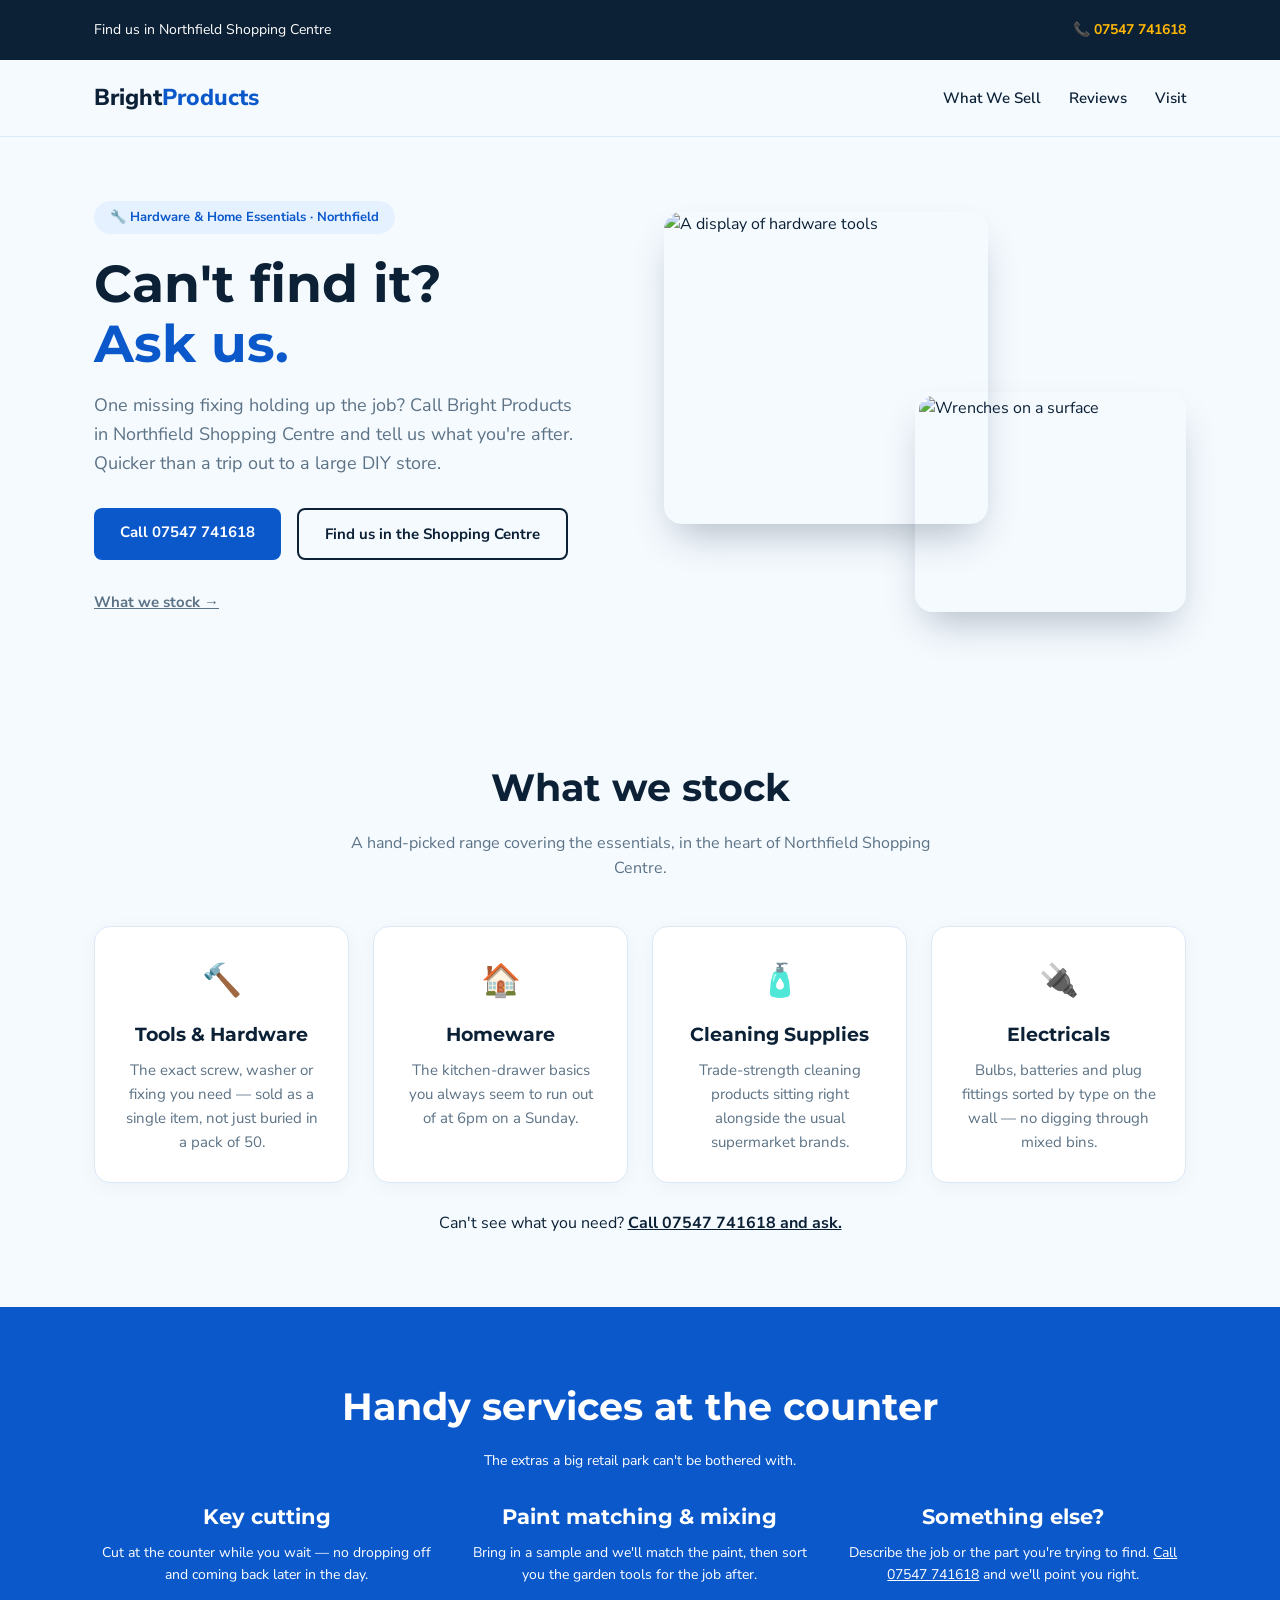
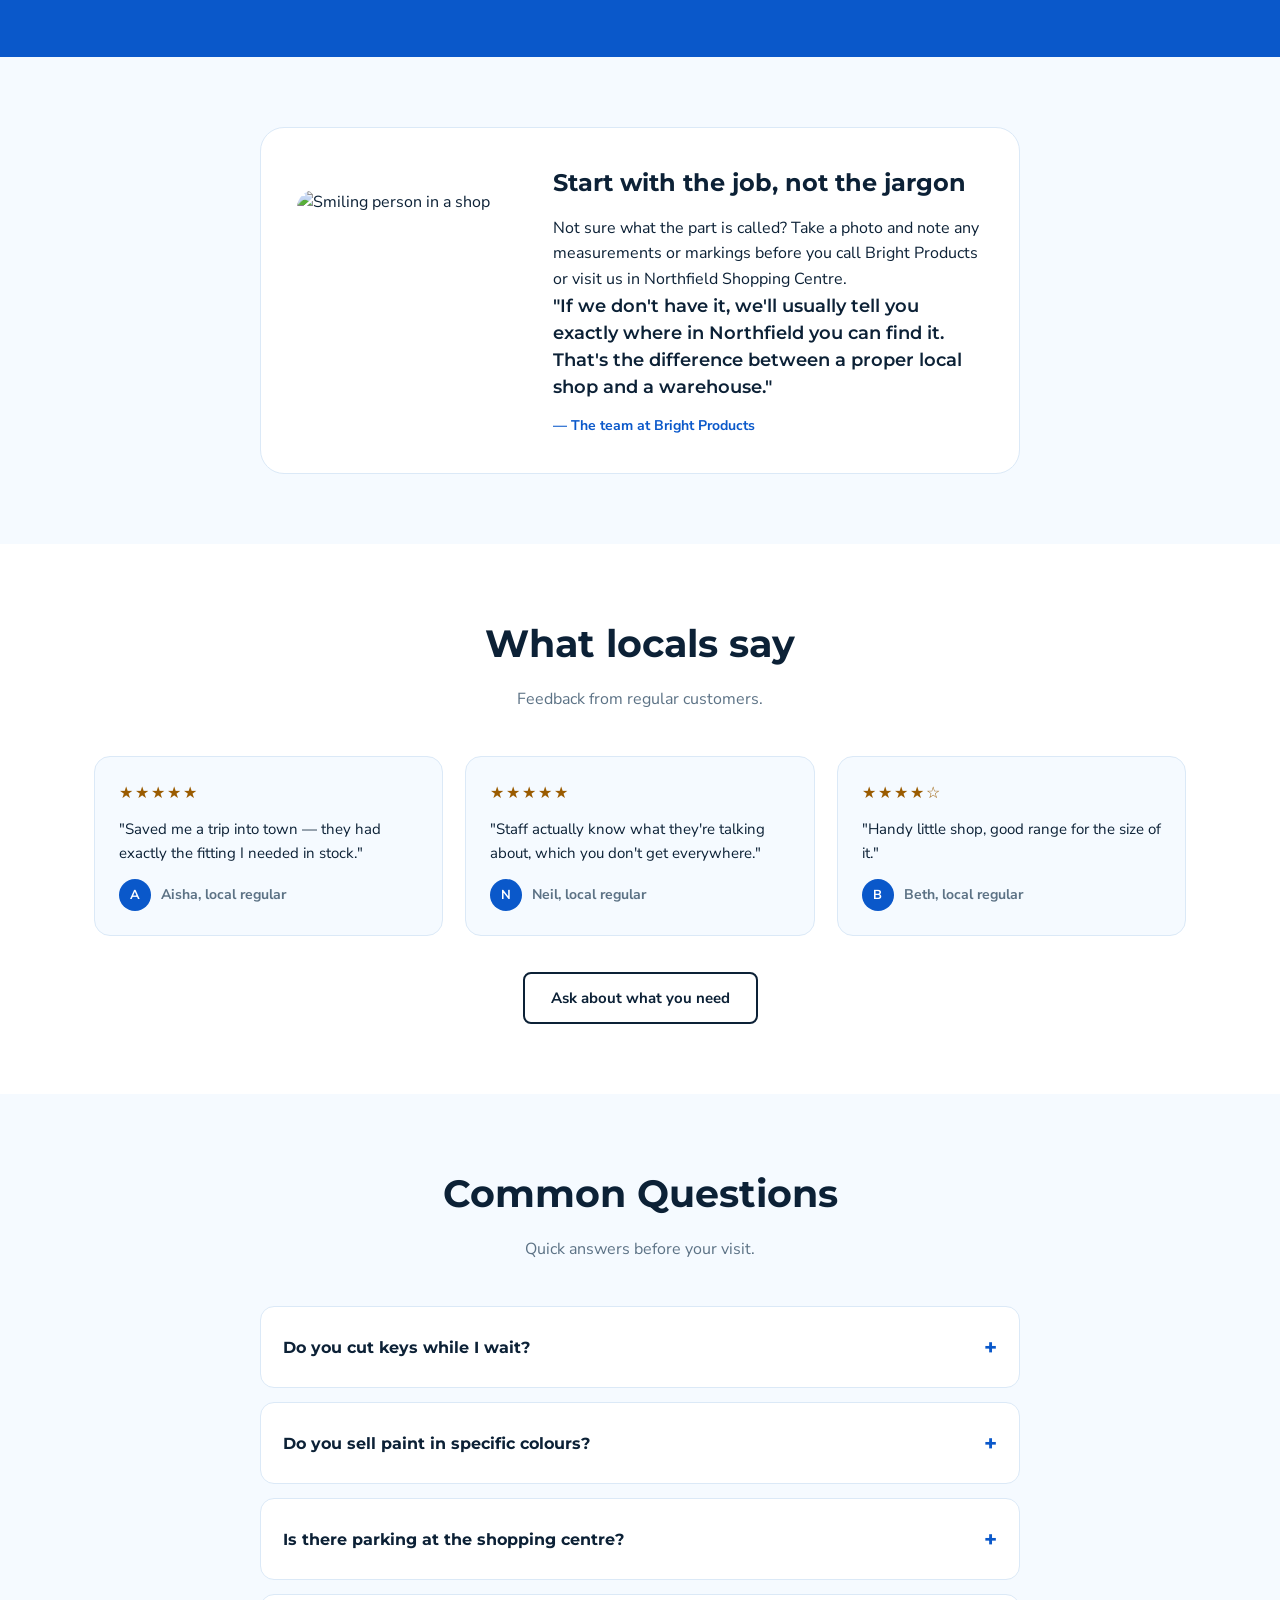
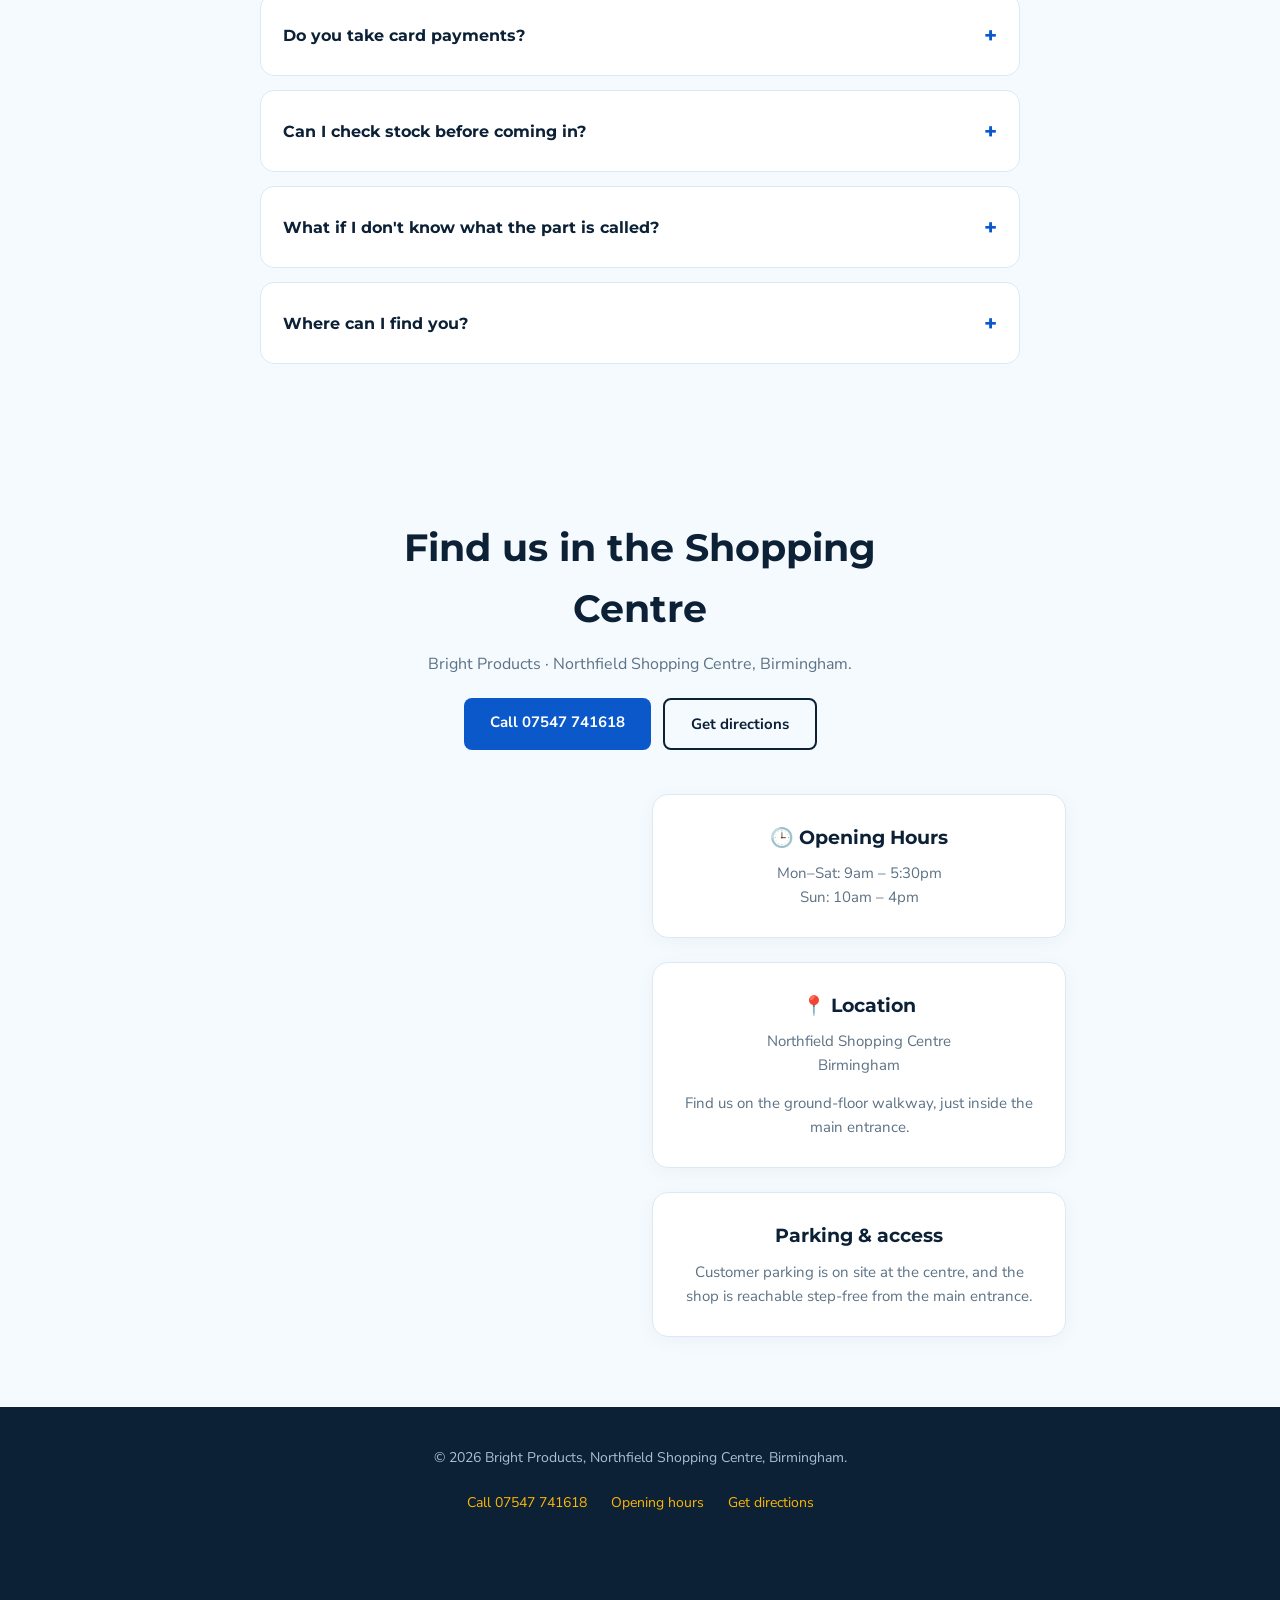
==== index.html @ ec722c9b "Merge task D" ====
<!DOCTYPE html>
<html lang="en-GB">
<head>
<meta charset="UTF-8" />
<meta name="viewport" content="width=device-width, initial-scale=1" />
<title>Bright Products | Hardware Shop, Northfield, Birmingham</title>
<meta name="description" content="Bright Products is a hardware and home essentials shop in Northfield Shopping Centre, Northfield, Birmingham. Call 07547 741618 to ask for a part." />
<link rel="canonical" href="https://desolatemartial553.github.io/bright-products/" />
<meta name="theme-color" content="#0d6efd" />
<link rel="icon" type="image/svg+xml" href="data:image/svg+xml,%3Csvg xmlns='http://www.w3.org/2000/svg' viewBox='0 0 64 64'%3E%3Crect width='64' height='64' rx='14' fill='%230d6efd'/%3E%3Ctext x='32' y='45' font-family='Arial,sans-serif' font-size='38' font-weight='700' text-anchor='middle' fill='white'%3EB%3C/text%3E%3C/svg%3E" />
<meta property="og:type" content="website" />
<meta property="og:title" content="Bright Products | Hardware Shop, Northfield, Birmingham" />
<meta property="og:description" content="Bright Products is a hardware and home essentials shop in Northfield Shopping Centre, Northfield, Birmingham. Call 07547 741618 to ask for a part." />
<meta property="og:url" content="https://desolatemartial553.github.io/bright-products/" />
<meta property="og:image" content="https://images.pexels.com/photos/38575493/pexels-photo-38575493.jpeg?auto=compress&cs=tinysrgb&w=1200" />
<meta property="og:locale" content="en_GB" />
<meta property="og:site_name" content="Bright Products" />
<meta name="twitter:card" content="summary_large_image" />
<meta name="twitter:title" content="Bright Products | Hardware Shop, Northfield, Birmingham" />
<meta name="twitter:description" content="Bright Products is a hardware and home essentials shop in Northfield Shopping Centre, Northfield, Birmingham. Call 07547 741618 to ask for a part." />
<meta name="twitter:image" content="https://images.pexels.com/photos/38575493/pexels-photo-38575493.jpeg?auto=compress&cs=tinysrgb&w=1200" />
<script type="application/ld+json">
{
  "@context": "https://schema.org",
  "@type": "HardwareStore",
  "name": "Bright Products",
  "url": "https://desolatemartial553.github.io/bright-products/",
  "image": "https://images.pexels.com/photos/38575493/pexels-photo-38575493.jpeg?auto=compress&cs=tinysrgb&w=1200",
  "telephone": "+447547741618",
  "description": "Hardware and home essentials shop in Northfield Shopping Centre, Birmingham.",
  "address": {
    "@type": "PostalAddress",
    "streetAddress": "Northfield Shopping Centre",
    "addressLocality": "Northfield, Birmingham",
    "addressRegion": "West Midlands",
    "addressCountry": "GB"
  },
  "areaServed": {
    "@type": "City",
    "name": "Birmingham"
  }
}
</script>
<link rel="preconnect" href="https://fonts.googleapis.com" />
<link rel="preconnect" href="https://fonts.gstatic.com" crossorigin />
<link href="https://fonts.googleapis.com/css2?family=Montserrat:wght@600;700;800&family=Nunito+Sans:wght@400;600;700&display=swap" rel="stylesheet" />
<style>
  :root{
    --bg:#f5faff; --ink:#0c2136; --muted:#5c7285;
    --accent:#0a58ca; --accent2:#ffb703; --star:#9a5b00; --focus-dark:#ffffff; --header-h:76px; --card:#ffffff; --line:#dbe9f7;
  }
  *{box-sizing:border-box; margin:0; padding:0;}
  body{font-family:'Nunito Sans',sans-serif; background:var(--bg); color:var(--ink); line-height:1.6;}
  h1,h2,h3{font-family:'Montserrat',sans-serif;}
  .wrap{max-width:1140px; margin:0 auto; padding:0 24px;}
  a{color:inherit;}
  img{display:block; max-width:100%;}
  .js .reveal{opacity:0; transform:translateY(28px); transition:opacity .7s ease, transform .7s ease;}
  .js .reveal.in{opacity:1; transform:none;}
  .skip{position:absolute; left:12px; top:-100px; z-index:100; background:var(--ink); color:#fff; padding:12px 20px; border-radius:8px; font-weight:700; text-decoration:none;}
  .skip:focus{top:12px;}
  .sr-only{position:absolute; width:1px; height:1px; overflow:hidden; clip:rect(0 0 0 0); clip-path:inset(50%); white-space:nowrap;}
  :focus-visible{outline:3px solid var(--accent); outline-offset:3px; border-radius:4px;}
  .topbar :focus-visible,footer :focus-visible,.sticky-cta :focus-visible,.strip :focus-visible{outline-color:var(--focus-dark);}
  main:focus,[tabindex="-1"]:focus{outline:none;}
  section[id],#top,main{scroll-margin-top:var(--header-h);}
  .topbar{background:var(--ink); color:#fff; font-size:14px;}
  .topbar__inner{display:flex; justify-content:space-between; align-items:center; padding:8px 24px; flex-wrap:wrap; gap:8px;}
  .topbar a{color:var(--accent2); font-weight:700; text-decoration:none; display:inline-flex; align-items:center; min-height:44px;}
  header{position:sticky; top:0; background:rgba(245,250,255,.95); backdrop-filter:blur(6px); border-bottom:1px solid var(--line); z-index:30; transition:box-shadow .3s;}
  header.scrolled{box-shadow:0 8px 24px rgba(12,33,54,.1);}
  .header__inner{display:flex; align-items:center; justify-content:space-between; padding:16px 24px; position:relative;}
  .brand{font-size:23px; font-weight:800; text-decoration:none; display:inline-flex; align-items:center; min-height:44px;}
  .brand span{color:var(--accent);}
  nav ul{list-style:none; display:flex; gap:28px;}
  nav a{text-decoration:none; font-weight:600; font-size:15px; display:inline-flex; align-items:center; min-height:44px;}
  .burger{display:none; flex-direction:column; justify-content:center; align-items:center; gap:4px; background:none; border:0; cursor:pointer; width:44px; height:44px; padding:0;}
  .burger span{width:24px; height:2px; background:var(--ink);}
  .mobile-menu{display:none; visibility:hidden; position:absolute; top:100%; left:0; right:0; background:var(--card); border-bottom:1px solid var(--line); flex-direction:column; padding:12px 24px;}
  .mobile-menu.open{display:flex; visibility:visible;}
  .mobile-menu a{padding:12px 0; min-height:44px; text-decoration:none; font-weight:600; border-bottom:1px solid var(--line);}
  .btn{display:inline-block; min-height:44px; padding:12px 26px; border-radius:8px; font-weight:700; text-decoration:none; font-size:15px; border:none; cursor:pointer; transition:transform .2s, background .2s;}
  .btn:hover{transform:translateY(-2px);}
  .btn--accent{background:var(--accent); color:#fff;}
  .btn--accent:hover{background:#084298;}
  .btn--outline{border:2px solid var(--ink); color:var(--ink);}
  .hero{padding:64px 0; overflow:hidden;}
  .hero__grid{display:grid; grid-template-columns:1fr 1fr; gap:48px; align-items:center;}
  .hero__tag{display:inline-block; background:#e6f1ff; color:var(--accent); font-weight:700; font-size:13px; padding:6px 16px; border-radius:999px; margin-bottom:20px;}
  .hero h1{font-size:clamp(32px,4.4vw,52px); line-height:1.15; margin-bottom:18px;}
  .hero h1 span{color:var(--accent);}
  .hero p{color:var(--muted); font-size:18px; margin-bottom:30px; max-width:480px;}
  .hero__actions{display:flex; gap:16px; flex-wrap:wrap;}
  .hero__collage{position:relative; height:400px;}
  .hero__collage img{position:absolute; border-radius:18px; object-fit:cover; box-shadow:0 20px 40px -12px rgba(12,33,54,.3);}
  .hero__collage img:nth-child(1){width:62%; height:78%; top:0; left:0; z-index:2;}
  .hero__collage img:nth-child(2){width:52%; height:55%; bottom:0; right:0; z-index:1; border:4px solid var(--bg);}
  section{padding:70px 0;}
  .section__head{text-align:center; max-width:600px; margin:0 auto 44px;}
  .section__head h2{font-size:clamp(26px,4vw,38px); margin-bottom:12px;}
  .section__head p{color:var(--muted);}
  .grid{display:grid; grid-template-columns:repeat(auto-fit,minmax(220px,1fr)); gap:24px;}
  .card{background:var(--card); border:1px solid var(--line); border-radius:16px; padding:28px; text-align:center; box-shadow:0 4px 20px rgba(12,33,54,.04); transition:transform .25s, box-shadow .25s;}
  .card:hover{transform:translateY(-6px); box-shadow:0 20px 40px -16px rgba(12,33,54,.15);}
  .card .icon{font-size:32px; margin-bottom:14px;}
  .card h3{font-size:19px; margin-bottom:8px;}
  .card p{color:var(--muted); font-size:15px;}
  .strip{background:var(--accent);}
  .strip .grid{grid-template-columns:repeat(auto-fit,minmax(160px,1fr)); text-align:center;}
  .strip h3{font-size:30px; color:#fff; font-family:'Montserrat',sans-serif;}
  .strip p{color:#dbeaff; font-size:14px;}
  .owner{display:grid; grid-template-columns:220px 1fr; gap:36px; align-items:center; background:var(--card); border:1px solid var(--line); border-radius:24px; padding:36px; max-width:760px; margin:0 auto;}
  .owner img{border-radius:18px; aspect-ratio:1; object-fit:cover; width:100%;}
  .owner blockquote{font-family:'Montserrat',sans-serif; font-size:18px; line-height:1.5; margin-bottom:14px; font-weight:600;}
  .owner .who{color:var(--accent); font-weight:700; font-size:14px;}
  .reviews{background:#fff;}
  .review-grid{display:grid; grid-template-columns:repeat(auto-fit,minmax(240px,1fr)); gap:22px;}
  .review{background:var(--bg); border:1px solid var(--line); border-radius:16px; padding:24px; transition:transform .25s;}
  .review:hover{transform:translateY(-4px);}
  .stars{color:var(--star); letter-spacing:2px; margin-bottom:10px;}
  .review p{font-size:15px; margin-bottom:14px;}
  .review .who{display:flex; align-items:center; gap:10px; font-weight:700; font-size:14px; color:var(--muted);}
  .avatar{width:32px; height:32px; border-radius:50%; background:var(--accent); color:#fff; display:flex; align-items:center; justify-content:center; font-size:13px; font-weight:700;}
  .faq{max-width:760px; margin:0 auto;}
  .faq details{background:var(--card); border:1px solid var(--line); border-radius:14px; padding:18px 22px; margin-bottom:14px;}
  .faq summary{cursor:pointer; font-weight:700; font-family:'Montserrat',sans-serif; list-style:none; display:flex; align-items:center; justify-content:space-between; gap:12px; min-height:44px;}
  .faq summary::-webkit-details-marker{display:none;}
  .faq summary::after{content:"+"; font-size:22px; color:var(--accent);}
  .faq details[open] summary::after{content:"–";}
  .faq p{margin-top:12px; color:var(--muted); font-size:15px;}
  .map-contact{display:grid; grid-template-columns:1fr 1fr; gap:24px; max-width:900px; margin:0 auto;}
  .map-contact iframe{width:100%; height:100%; min-height:260px; border:0; border-radius:16px;}
  footer{background:var(--ink); color:#a9c0d4; padding:40px 24px 90px; text-align:center; font-size:14px;}
  footer a{color:var(--accent2); text-decoration:none; display:inline-flex; align-items:center; min-height:44px;}
  .sticky-cta{position:fixed; bottom:0; left:0; right:0; background:var(--ink); padding:12px 20px; display:none; justify-content:center; gap:12px; z-index:40; box-shadow:0 -8px 24px rgba(0,0,0,.2);}
  .sticky-cta a{flex:1; text-align:center; max-width:280px; min-height:44px;}
  .sticky-cta .btn--outline{border-color:#fff; color:#fff;}
  @media(max-width:820px){
    nav{display:none;} .burger{display:flex;}
    .hero__grid{grid-template-columns:1fr;}
    .hero__collage{height:280px;}
    .owner{grid-template-columns:1fr; text-align:center; padding:24px 20px; gap:24px;}
    .owner img{max-width:180px; margin:0 auto;}
    .map-contact{grid-template-columns:1fr;}
    .sticky-cta{display:flex;}
    footer{padding-bottom:100px;}
  }
  .hero .hero__browse{margin:20px 0 0; font-size:15px;}
  .hero__browse a{display:inline-block; padding:10px 0;}
  .hero__browse a,.stock-enquiry a{font-weight:700;}
  .stock-enquiry{text-align:center; margin-top:28px;}
  .services-strip .section__head{margin-bottom:28px;}
  .services-strip h2,.services-strip a{color:#fff;}
  .services-strip h3{font-size:21px; margin-bottom:8px;}
  .services-strip p{color:#fff;}
  .services-strip .grid{gap:28px;}
  .owner figcaption{font-size:13px; color:var(--muted); margin-top:10px;}
  .owner h2{font-size:24px; margin-bottom:14px;}
  .visit-actions{display:flex; justify-content:center; flex-wrap:wrap; gap:12px; margin-top:20px;}
  .visit-note{margin-top:14px;}
  .footer-links{display:flex; justify-content:center; flex-wrap:wrap; gap:0 24px; margin-top:12px;}
  @media(min-width:821px){ .mobile-menu,.mobile-menu.open{display:none;} }
  @media (prefers-reduced-motion:reduce){
    *,*::before,*::after{transition:none !important; animation:none !important; scroll-behavior:auto !important;}
    .js .reveal{opacity:1; transform:none;}
    .btn:hover,.card:hover,.review:hover{transform:none;}
  }
  @media(max-width:820px){
    .hero{padding:32px 0;}
    .hero__collage img:nth-child(2){border-width:3px;}
    .hero__grid{gap:32px;}
    .hero__actions{gap:12px;}
    .hero__actions .btn{width:100%; text-align:center;}
    .sticky-cta a{padding:12px 8px; font-size:13px;}
    .sticky-cta a:first-child{flex:1.6;}
  }
</style>
</head>
<body>
<script>document.documentElement.classList.add('js');</script>
<a class="skip" href="#main">Skip to content</a>

<div class="topbar">
  <div class="wrap topbar__inner">
    <p>Find us in Northfield Shopping Centre</p>
    <a href="tel:+447547741618">📞 07547 741618</a>
  </div>
</div>

<header id="siteHeader">
  <div class="wrap header__inner">
    <a class="brand" href="#top">Bright <span>Products</span></a>
    <nav aria-label="Primary">
      <ul>
        <li><a href="#shop">What We Sell</a></li>
        <li><a href="#reviews">Reviews</a></li>
        <li><a href="#contact">Visit</a></li>
      </ul>
    </nav>
    <button class="burger" id="burgerBtn" type="button" aria-label="Menu" aria-expanded="false" aria-controls="mobileMenu"><span></span><span></span><span></span></button>
    <div class="mobile-menu" id="mobileMenu">
      <a href="#shop">What We Sell</a>
      <a href="#reviews">Reviews</a>
      <a href="#contact">Visit</a>
    </div>
  </div>
</header>

<main id="main" tabindex="-1">
<section class="hero" id="top">
  <div class="wrap hero__grid">
    <div>
      <span class="hero__tag">🔧 Hardware &amp; Home Essentials · Northfield</span>
      <h1>Can't find it?<br><span>Ask us.</span></h1>
      <p>One missing fixing holding up the job? Call Bright Products in Northfield Shopping Centre and tell us what you're after. Quicker than a trip out to a large DIY store.</p>
      <div class="hero__actions">
        <a href="tel:+447547741618" class="btn btn--accent">Call 07547 741618</a>
        <a href="#contact" class="btn btn--outline">Find us in the Shopping Centre</a>
      </div>
      <p class="hero__browse"><a href="#shop">What we stock →</a></p>
    </div>
    <div class="hero__collage">
      <img src="https://images.pexels.com/photos/38575493/pexels-photo-38575493.jpeg?auto=compress&cs=tinysrgb&w=800" alt="A display of hardware tools" loading="lazy" />
      <img src="https://images.pexels.com/photos/5414384/pexels-photo-5414384.jpeg?auto=compress&cs=tinysrgb&w=800" alt="Wrenches on a surface" loading="lazy" />
    </div>
  </div>
</section>

<section id="shop">
  <div class="wrap">
    <div class="section__head reveal">
      <h2>What we stock</h2>
      <p>A hand-picked range covering the essentials, in the heart of Northfield Shopping Centre.</p>
    </div>
    <!-- PLACEHOLDER: confirm product categories and stock with owner -->
    <div class="grid">
      <div class="card reveal"><div class="icon">🔨</div><h3>Tools &amp; Hardware</h3><p>The exact screw, washer or fixing you need — sold as a single item, not just buried in a pack of 50.</p></div>
      <div class="card reveal"><div class="icon">🏠</div><h3>Homeware</h3><p>The kitchen-drawer basics you always seem to run out of at 6pm on a Sunday.</p></div>
      <div class="card reveal"><div class="icon">🧴</div><h3>Cleaning Supplies</h3><p>Trade-strength cleaning products sitting right alongside the usual supermarket brands.</p></div>
      <div class="card reveal"><div class="icon">🔌</div><h3>Electricals</h3><p>Bulbs, batteries and plug fittings sorted by type on the wall — no digging through mixed bins.</p></div>
    </div>
    <!-- /PLACEHOLDER -->
    <p class="stock-enquiry">Can't see what you need? <a href="tel:+447547741618">Call 07547 741618 and ask.</a></p>
  </div>
</section>

<section class="strip services-strip">
  <div class="wrap">
    <div class="section__head reveal"><h2>Handy services at the counter</h2><p>The extras a big retail park can't be bothered with.</p></div>
    <div class="grid">
      <!-- PLACEHOLDER: key cutting availability and turnaround; confirm with owner -->
      <div class="reveal"><h3>Key cutting</h3><p>Cut at the counter while you wait — no dropping off and coming back later in the day.</p></div>
      <!-- /PLACEHOLDER -->
      <!-- PLACEHOLDER: paint matching and mixing availability; confirm with owner -->
      <div class="reveal"><h3>Paint matching &amp; mixing</h3><p>Bring in a sample and we'll match the paint, then sort you the garden tools for the job after.</p></div>
      <!-- /PLACEHOLDER -->
      <div class="reveal"><h3>Something else?</h3><p>Describe the job or the part you're trying to find. <a href="tel:+447547741618">Call 07547 741618</a> and we'll point you right.</p></div>
    </div>
  </div>
</section>

<section>
  <div class="wrap">
    <div class="owner reveal">
      <img src="https://images.pexels.com/photos/8422729/pexels-photo-8422729.jpeg?auto=compress&cs=tinysrgb&w=500" alt="Smiling person in a shop" loading="lazy" />
      <div>
        <h2>Start with the job, not the jargon</h2>
        <p>Not sure what the part is called? Take a photo and note any measurements or markings before you call Bright Products or visit us in Northfield Shopping Centre.</p>
        <!-- PLACEHOLDER: team quote and attribution; confirm wording with owner -->
        <blockquote>"If we don't have it, we'll usually tell you exactly where in Northfield you can find it. That's the difference between a proper local shop and a warehouse."</blockquote>
        <div class="who">— The team at Bright Products</div>
        <!-- /PLACEHOLDER -->
      </div>
    </div>
  </div>
</section>

<section id="reviews" class="reviews">
  <div class="wrap">
    <div class="section__head reveal">
      <h2>What locals say</h2>
      <p>Feedback from regular customers.</p>
    </div>
    <div class="review-grid">
      <!-- PLACEHOLDER: replace with real Google review -->
      <div class="review reveal"><div class="stars" aria-hidden="true">★★★★★</div><span class="sr-only">5 out of 5</span><p>"Saved me a trip into town — they had exactly the fitting I needed in stock."</p><div class="who"><span class="avatar">A</span> Aisha, local regular</div></div>
      <!-- /PLACEHOLDER -->
      <!-- PLACEHOLDER: replace with real Google review -->
      <div class="review reveal"><div class="stars" aria-hidden="true">★★★★★</div><span class="sr-only">5 out of 5</span><p>"Staff actually know what they're talking about, which you don't get everywhere."</p><div class="who"><span class="avatar">N</span> Neil, local regular</div></div>
      <!-- /PLACEHOLDER -->
      <!-- PLACEHOLDER: replace with real Google review -->
      <div class="review reveal"><div class="stars" aria-hidden="true">★★★★☆</div><span class="sr-only">4 out of 5</span><p>"Handy little shop, good range for the size of it."</p><div class="who"><span class="avatar">B</span> Beth, local regular</div></div>
      <!-- /PLACEHOLDER -->
    </div>
    <div style="text-align:center; margin-top:36px;">
      <a class="btn btn--outline" href="tel:+447547741618">Ask about what you need</a>
    </div>
  </div>
</section>

<section id="faq">
  <div class="wrap">
    <div class="section__head reveal">
      <h2>Common Questions</h2>
      <p>Quick answers before your visit.</p>
    </div>
    <div class="faq reveal">
      <!-- PLACEHOLDER: confirm key cutting with owner -->
      <details><summary>Do you cut keys while I wait?</summary><p>Yes, key cutting is a while-you-wait service, no appointment needed.</p></details>
      <!-- /PLACEHOLDER -->
      <!-- PLACEHOLDER: confirm paint mixing with owner -->
      <details><summary>Do you sell paint in specific colours?</summary><p>Yes, we can mix paint to a wide range of colours in-store.</p></details>
      <!-- /PLACEHOLDER -->
      <!-- PLACEHOLDER: confirm centre parking with owner -->
      <details><summary>Is there parking at the shopping centre?</summary><p>Yes, Northfield Shopping Centre has customer parking on site, and the shop is easy to reach on foot from the centre entrances.</p></details>
      <!-- /PLACEHOLDER -->
      <!-- PLACEHOLDER: confirm payment methods with owner -->
      <details><summary>Do you take card payments?</summary><p>Yes, card, contactless and cash are all accepted.</p></details>
      <!-- /PLACEHOLDER -->
      <details><summary>Can I check stock before coming in?</summary><p>Call <a href="tel:+447547741618">07547 741618</a> and tell us what you're looking for. A size, product code or a description of the job is all we need.</p></details>
      <details><summary>What if I don't know what the part is called?</summary><p>Take a clear photo and note any measurements or markings, then call or bring it in. We'll work out the rest.</p></details>
      <details><summary>Where can I find you?</summary><p>Bright Products is in Northfield Shopping Centre, Birmingham. <a href="https://www.google.com/maps/search/?api=1&amp;query=Bright+Products+Northfield+Shopping+Centre+Birmingham">Get directions</a>, or call and we'll talk you to the door.</p></details>
    </div>
  </div>
</section>

<section id="contact">
  <div class="wrap section__head reveal">
    <h2>Find us in the Shopping Centre</h2>
    <p>Bright Products · Northfield Shopping Centre, Birmingham.</p>
    <div class="visit-actions">
      <a class="btn btn--accent" href="tel:+447547741618">Call 07547 741618</a>
      <a class="btn btn--outline" href="https://www.google.com/maps/search/?api=1&amp;query=Bright+Products+Northfield+Shopping+Centre+Birmingham">Get directions</a>
    </div>
  </div>
  <div class="wrap map-contact reveal">
    <iframe src="https://maps.google.com/maps?q=Northfield+Shopping+Centre,+Birmingham&z=15&output=embed" loading="lazy" title="Map to Bright Products"></iframe>
    <div class="grid" style="grid-template-columns:1fr;">
      <div class="card"><h3>🕒 Opening Hours</h3><!-- PLACEHOLDER: real opening hours needed --><p>Mon–Sat: 9am – 5:30pm<br>Sun: 10am – 4pm</p><!-- /PLACEHOLDER --></div>
      <div class="card"><h3>📍 Location</h3><p>Northfield Shopping Centre<br>Birmingham</p><!-- PLACEHOLDER: unit number needed --><p class="visit-note">Find us on the ground-floor walkway, just inside the main entrance.</p><!-- /PLACEHOLDER --></div>
      <div class="card"><h3>Parking &amp; access</h3><!-- PLACEHOLDER: centre parking, accessible entrances and step-free shop access; confirm with owner --><p>Customer parking is on site at the centre, and the shop is reachable step-free from the main entrance.</p><!-- /PLACEHOLDER --></div>
    </div>
  </div>
</section>
</main>

<footer>
  <p>&copy; 2026 Bright Products, Northfield Shopping Centre, Birmingham.</p>
  <div class="footer-links"><a href="tel:+447547741618">Call 07547 741618</a><a href="#contact">Opening hours</a><a href="https://www.google.com/maps/search/?api=1&amp;query=Bright+Products+Northfield+Shopping+Centre+Birmingham">Get directions</a></div>
</footer>

<div class="sticky-cta">
  <a href="tel:+447547741618" class="btn btn--accent">Call 07547 741618</a>
  <a href="https://www.google.com/maps/search/?api=1&amp;query=Bright+Products+Northfield+Shopping+Centre+Birmingham" class="btn btn--outline">Directions</a>
</div>

<script>
  const burger = document.getElementById('burgerBtn');
  const menu = document.getElementById('mobileMenu');
  const header = document.getElementById('siteHeader');
  const desktopMq = window.matchMedia('(min-width: 821px)');
  const reducedMq = window.matchMedia('(prefers-reduced-motion: reduce)');

  function setMenu(open, returnFocus){
    menu.classList.toggle('open', open);
    burger.setAttribute('aria-expanded', String(open));
    if(!open && returnFocus) burger.focus();
  }
  burger.addEventListener('click', () => setMenu(!menu.classList.contains('open')));
  document.addEventListener('keydown', (e) => {
    if(e.key === 'Escape' && menu.classList.contains('open')) setMenu(false, true);
  });
  desktopMq.addEventListener('change', (e) => { if(e.matches) setMenu(false); });

  function syncHeaderH(){
    document.documentElement.style.setProperty('--header-h', header.offsetHeight + 'px');
  }
  syncHeaderH();
  window.addEventListener('resize', syncHeaderH);
  window.addEventListener('scroll', () => header.classList.toggle('scrolled', window.scrollY > 10), { passive: true });

  function smoothScrollTo(id){
    const target = document.getElementById(id);
    if(!target) return;
    const top = target.getBoundingClientRect().top + window.scrollY - header.offsetHeight;
    window.scrollTo({ top: Math.max(top, 0), behavior: reducedMq.matches ? 'auto' : 'smooth' });
    if(!target.hasAttribute('tabindex')) target.setAttribute('tabindex', '-1');
    target.focus({ preventScroll: true });
  }
  document.querySelectorAll('a[href^="#"]').forEach(link => {
    const id = link.getAttribute('href').slice(1);
    if(!document.getElementById(id)) return;
    link.addEventListener('click', (e) => {
      e.preventDefault();
      setMenu(false);
      smoothScrollTo(id);
      history.replaceState(null, '', '#' + id);
    });
  });

  const reveals = document.querySelectorAll('.reveal');
  if('IntersectionObserver' in window){
    const io = new IntersectionObserver((entries) => {
      entries.forEach(e => { if(e.isIntersecting){ e.target.classList.add('in'); io.unobserve(e.target); } });
    }, { threshold: 0.15 });
    reveals.forEach(el => io.observe(el));
  } else {
    reveals.forEach(el => el.classList.add('in'));
  }
</script>

</body>
</html>
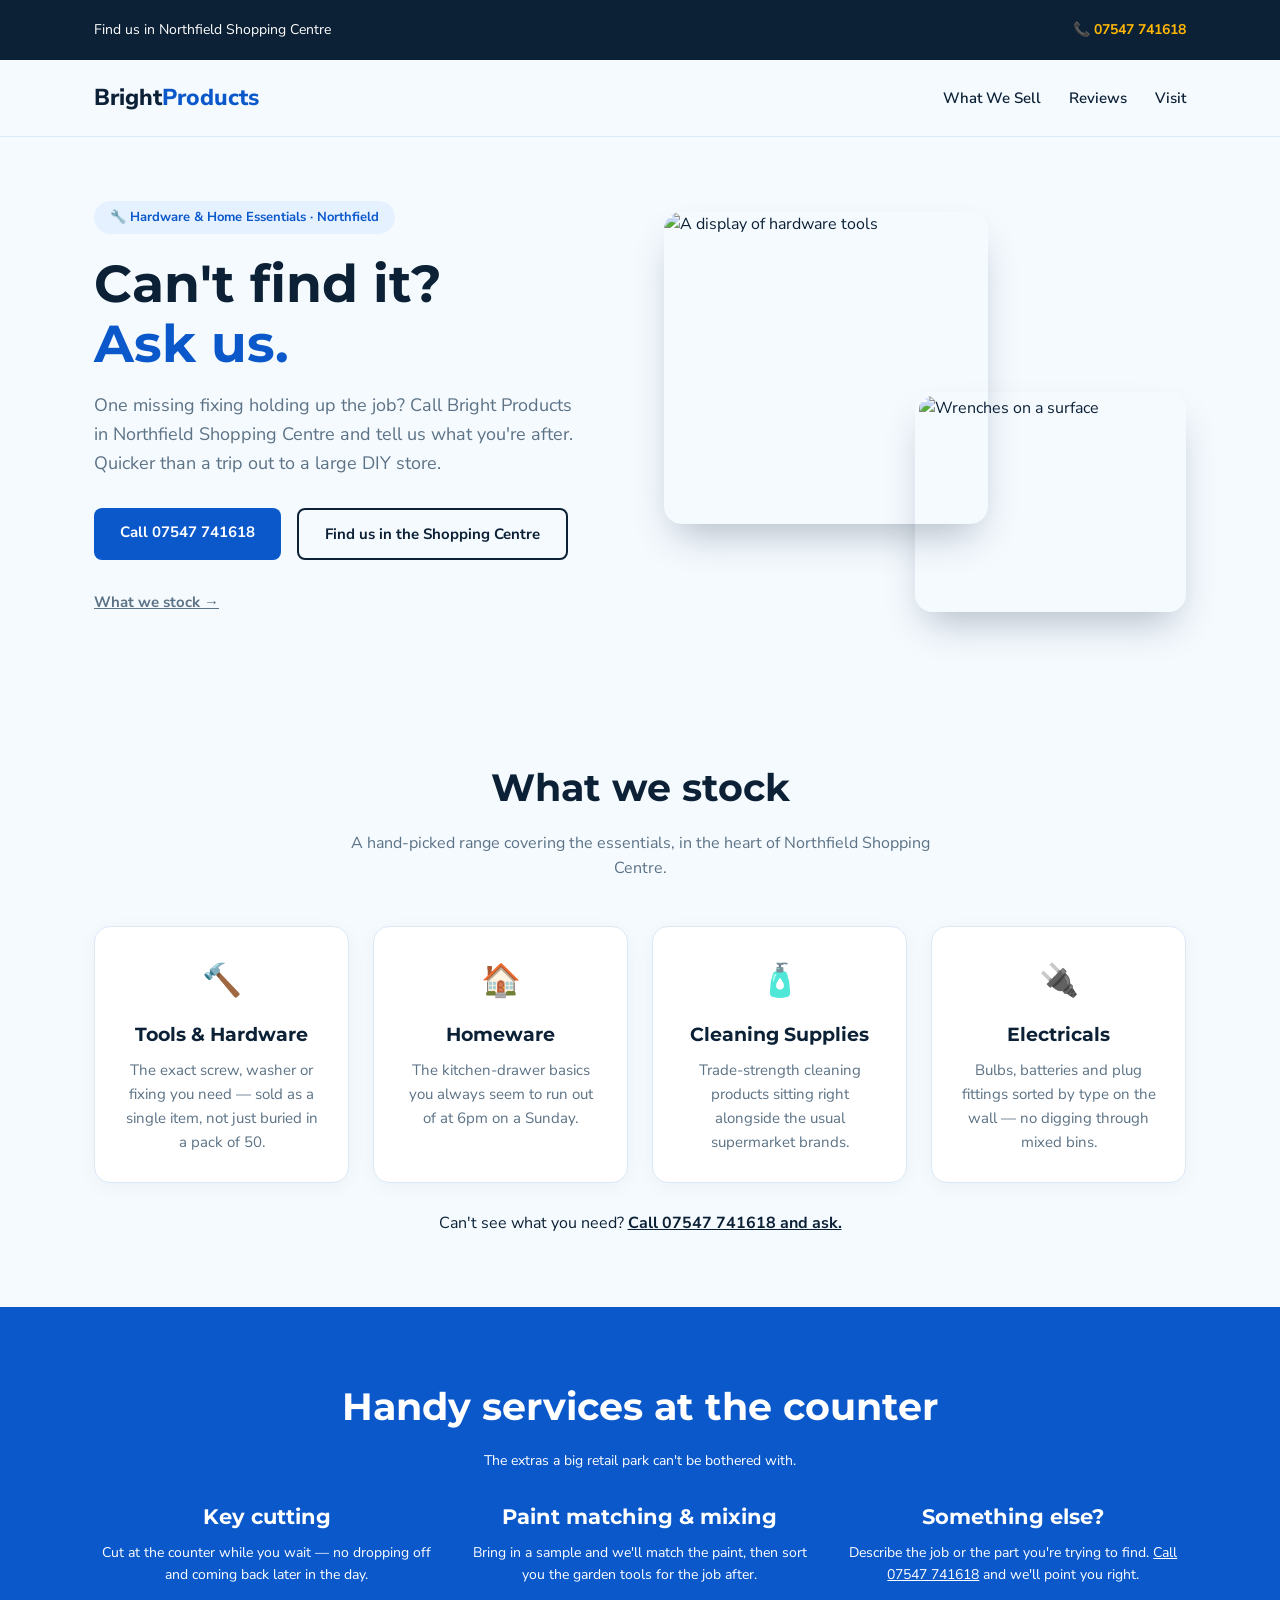
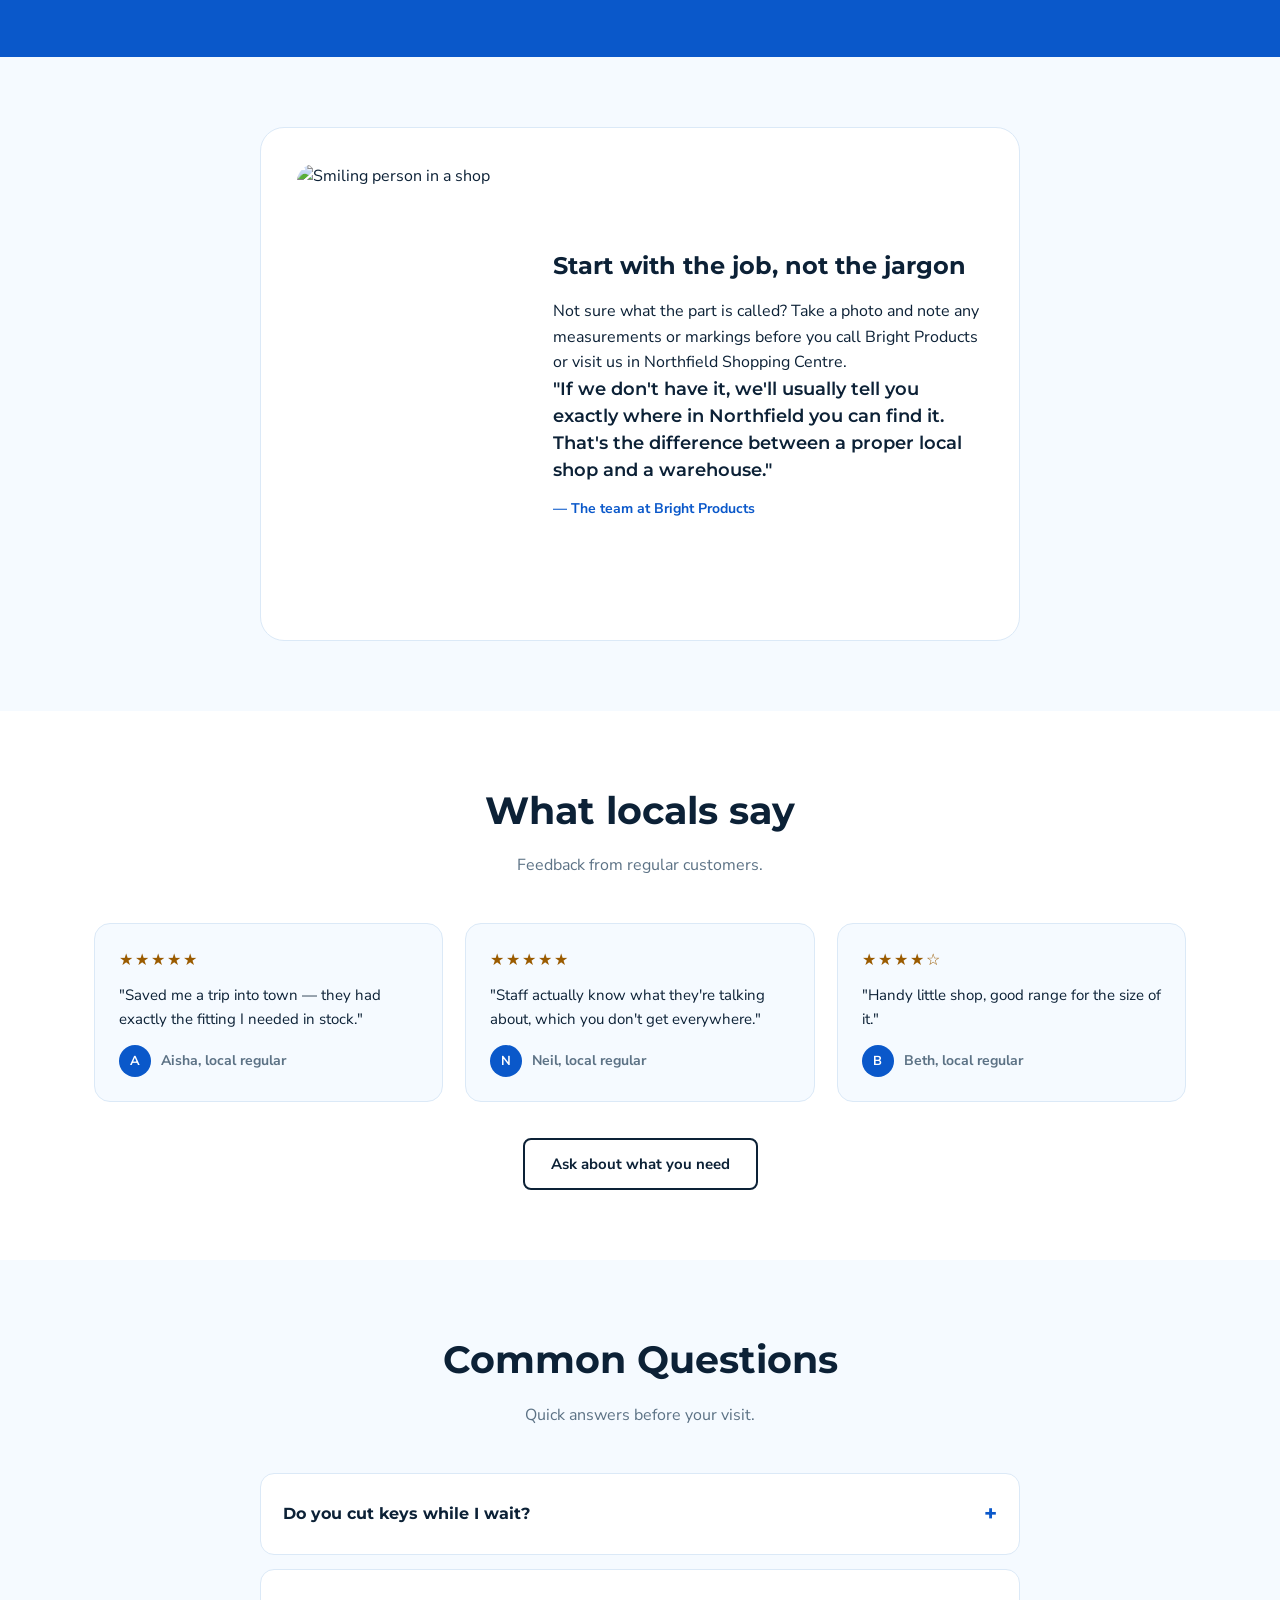
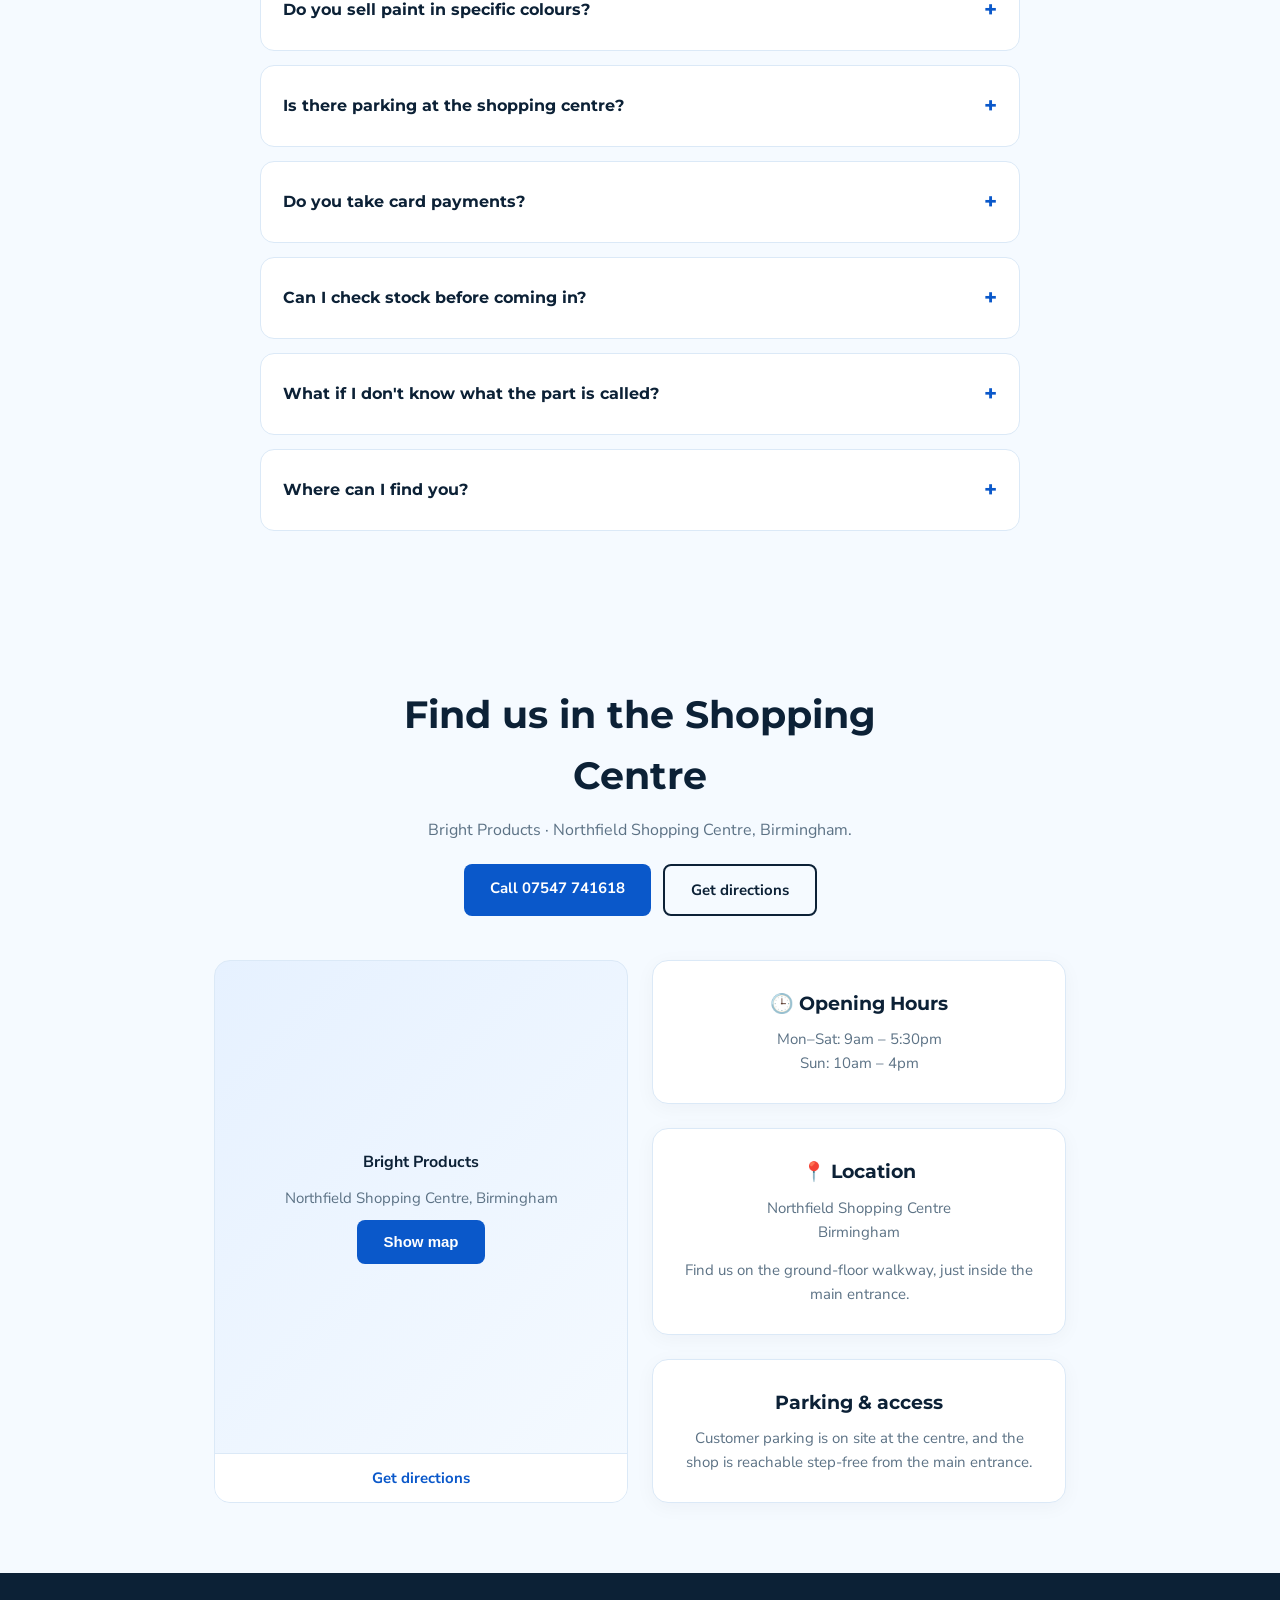
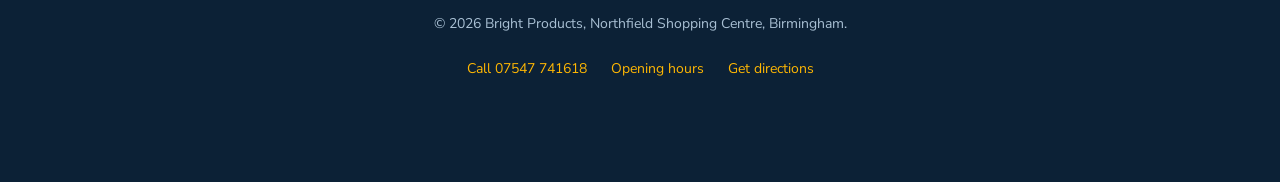
==== commit 0eabf21d: "Merge task E" ====
--- a/index.html
+++ b/index.html
@@ -41,6 +41,7 @@
   }
 }
 </script>
+<link rel="preload" as="image" href="https://images.pexels.com/photos/38575493/pexels-photo-38575493.jpeg?auto=compress&cs=tinysrgb&w=660&h=660" imagesrcset="https://images.pexels.com/photos/38575493/pexels-photo-38575493.jpeg?auto=compress&cs=tinysrgb&w=330&h=330 330w, https://images.pexels.com/photos/38575493/pexels-photo-38575493.jpeg?auto=compress&cs=tinysrgb&w=660&h=660 660w, https://images.pexels.com/photos/38575493/pexels-photo-38575493.jpeg?auto=compress&cs=tinysrgb&w=900&h=900 900w" imagesizes="(max-width:820px) 62vw, 330px" fetchpriority="high" />
 <link rel="preconnect" href="https://fonts.googleapis.com" />
 <link rel="preconnect" href="https://fonts.gstatic.com" crossorigin />
 <link href="https://fonts.googleapis.com/css2?family=Montserrat:wght@600;700;800&family=Nunito+Sans:wght@400;600;700&display=swap" rel="stylesheet" />
@@ -220,8 +221,8 @@
       <p class="hero__browse"><a href="#shop">What we stock →</a></p>
     </div>
     <div class="hero__collage">
-      <img src="https://images.pexels.com/photos/38575493/pexels-photo-38575493.jpeg?auto=compress&cs=tinysrgb&w=800" alt="A display of hardware tools" loading="lazy" />
-      <img src="https://images.pexels.com/photos/5414384/pexels-photo-5414384.jpeg?auto=compress&cs=tinysrgb&w=800" alt="Wrenches on a surface" loading="lazy" />
+      <img src="https://images.pexels.com/photos/38575493/pexels-photo-38575493.jpeg?auto=compress&cs=tinysrgb&w=660&h=660" srcset="https://images.pexels.com/photos/38575493/pexels-photo-38575493.jpeg?auto=compress&cs=tinysrgb&w=330&h=330 330w, https://images.pexels.com/photos/38575493/pexels-photo-38575493.jpeg?auto=compress&cs=tinysrgb&w=660&h=660 660w, https://images.pexels.com/photos/38575493/pexels-photo-38575493.jpeg?auto=compress&cs=tinysrgb&w=900&h=900 900w" sizes="(max-width:820px) 62vw, 330px" width="660" height="660" alt="A display of hardware tools" fetchpriority="high" decoding="async" />
+      <img src="https://images.pexels.com/photos/5414384/pexels-photo-5414384.jpeg?auto=compress&cs=tinysrgb&w=540&h=450" srcset="https://images.pexels.com/photos/5414384/pexels-photo-5414384.jpeg?auto=compress&cs=tinysrgb&w=270&h=225 270w, https://images.pexels.com/photos/5414384/pexels-photo-5414384.jpeg?auto=compress&cs=tinysrgb&w=540&h=450 540w, https://images.pexels.com/photos/5414384/pexels-photo-5414384.jpeg?auto=compress&cs=tinysrgb&w=780&h=650 780w" sizes="(max-width:820px) 52vw, 280px" width="540" height="450" alt="Wrenches on a surface" decoding="async" />
     </div>
   </div>
 </section>
@@ -262,7 +263,7 @@
 <section>
   <div class="wrap">
     <div class="owner reveal">
-      <img src="https://images.pexels.com/photos/8422729/pexels-photo-8422729.jpeg?auto=compress&cs=tinysrgb&w=500" alt="Smiling person in a shop" loading="lazy" />
+      <img src="https://images.pexels.com/photos/8422729/pexels-photo-8422729.jpeg?auto=compress&cs=tinysrgb&w=440&h=440" srcset="https://images.pexels.com/photos/8422729/pexels-photo-8422729.jpeg?auto=compress&cs=tinysrgb&w=220&h=220 220w, https://images.pexels.com/photos/8422729/pexels-photo-8422729.jpeg?auto=compress&cs=tinysrgb&w=440&h=440 440w, https://images.pexels.com/photos/8422729/pexels-photo-8422729.jpeg?auto=compress&cs=tinysrgb&w=640&h=640 640w" sizes="(max-width:820px) calc(100vw - 100px), 220px" width="440" height="440" alt="Smiling person in a shop" loading="lazy" decoding="async" />
       <div>
         <h2>Start with the job, not the jargon</h2>
         <p>Not sure what the part is called? Take a photo and note any measurements or markings before you call Bright Products or visit us in Northfield Shopping Centre.</p>
@@ -334,7 +335,14 @@
     </div>
   </div>
   <div class="wrap map-contact reveal">
-    <iframe src="https://maps.google.com/maps?q=Northfield+Shopping+Centre,+Birmingham&z=15&output=embed" loading="lazy" title="Map to Bright Products"></iframe>
+    <div class="map-facade" id="mapFacade" style="min-height:260px">
+      <div class="map-facade__panel" id="mapPanel">
+        <strong>Bright Products</strong>
+        <span>Northfield Shopping Centre, Birmingham</span>
+        <button type="button" class="btn btn--accent" id="mapShow">Show map</button>
+      </div>
+      <a class="map-facade__dir" href="https://www.google.com/maps/search/?api=1&amp;query=Bright+Products+Northfield+Shopping+Centre+Birmingham">Get directions</a>
+    </div>
     <div class="grid" style="grid-template-columns:1fr;">
       <div class="card"><h3>🕒 Opening Hours</h3><!-- PLACEHOLDER: real opening hours needed --><p>Mon–Sat: 9am – 5:30pm<br>Sun: 10am – 4pm</p><!-- /PLACEHOLDER --></div>
       <div class="card"><h3>📍 Location</h3><p>Northfield Shopping Centre<br>Birmingham</p><!-- PLACEHOLDER: unit number needed --><p class="visit-note">Find us on the ground-floor walkway, just inside the main entrance.</p><!-- /PLACEHOLDER --></div>
@@ -408,6 +416,30 @@
     reveals.forEach(el => el.classList.add('in'));
   }
 </script>
+<style>
+  .map-facade{display:flex; flex-direction:column; width:100%; height:100%; min-height:260px; border-radius:16px; overflow:hidden; border:1px solid var(--line); background:linear-gradient(135deg,#e6f1ff,#f5faff);}
+  .map-facade__panel{flex:1; display:flex; flex-direction:column; align-items:center; justify-content:center; gap:10px; padding:24px; text-align:center; color:var(--ink);}
+  .map-facade__panel span{color:var(--muted); font-size:15px;}
+  .map-facade__panel .btn:focus-visible,.map-facade__dir:focus-visible{outline:3px solid var(--ink); outline-offset:2px;}
+  .map-facade__dir{display:block; text-align:center; padding:12px; font-weight:700; font-size:15px; background:var(--card); border-top:1px solid var(--line); color:var(--accent); text-decoration:none;}
+  .map-facade iframe{flex:1; width:100%; min-height:200px; border:0; border-radius:0;}
+</style>
+<script>
+  (function(){
+    var btn = document.getElementById('mapShow');
+    var box = document.getElementById('mapFacade');
+    var panel = document.getElementById('mapPanel');
+    if(!btn || !box || !panel) return;
+    btn.addEventListener('click', function(){
+      var f = document.createElement('iframe');
+      f.src = 'https://maps.google.com/maps?q=Northfield+Shopping+Centre,+Birmingham&z=15&output=embed';
+      f.title = 'Map to Bright Products';
+      f.loading = 'lazy';
+      f.referrerPolicy = 'no-referrer-when-downgrade';
+      box.replaceChild(f, panel);
+    });
+  })();
+</script>
 
 </body>
 </html>
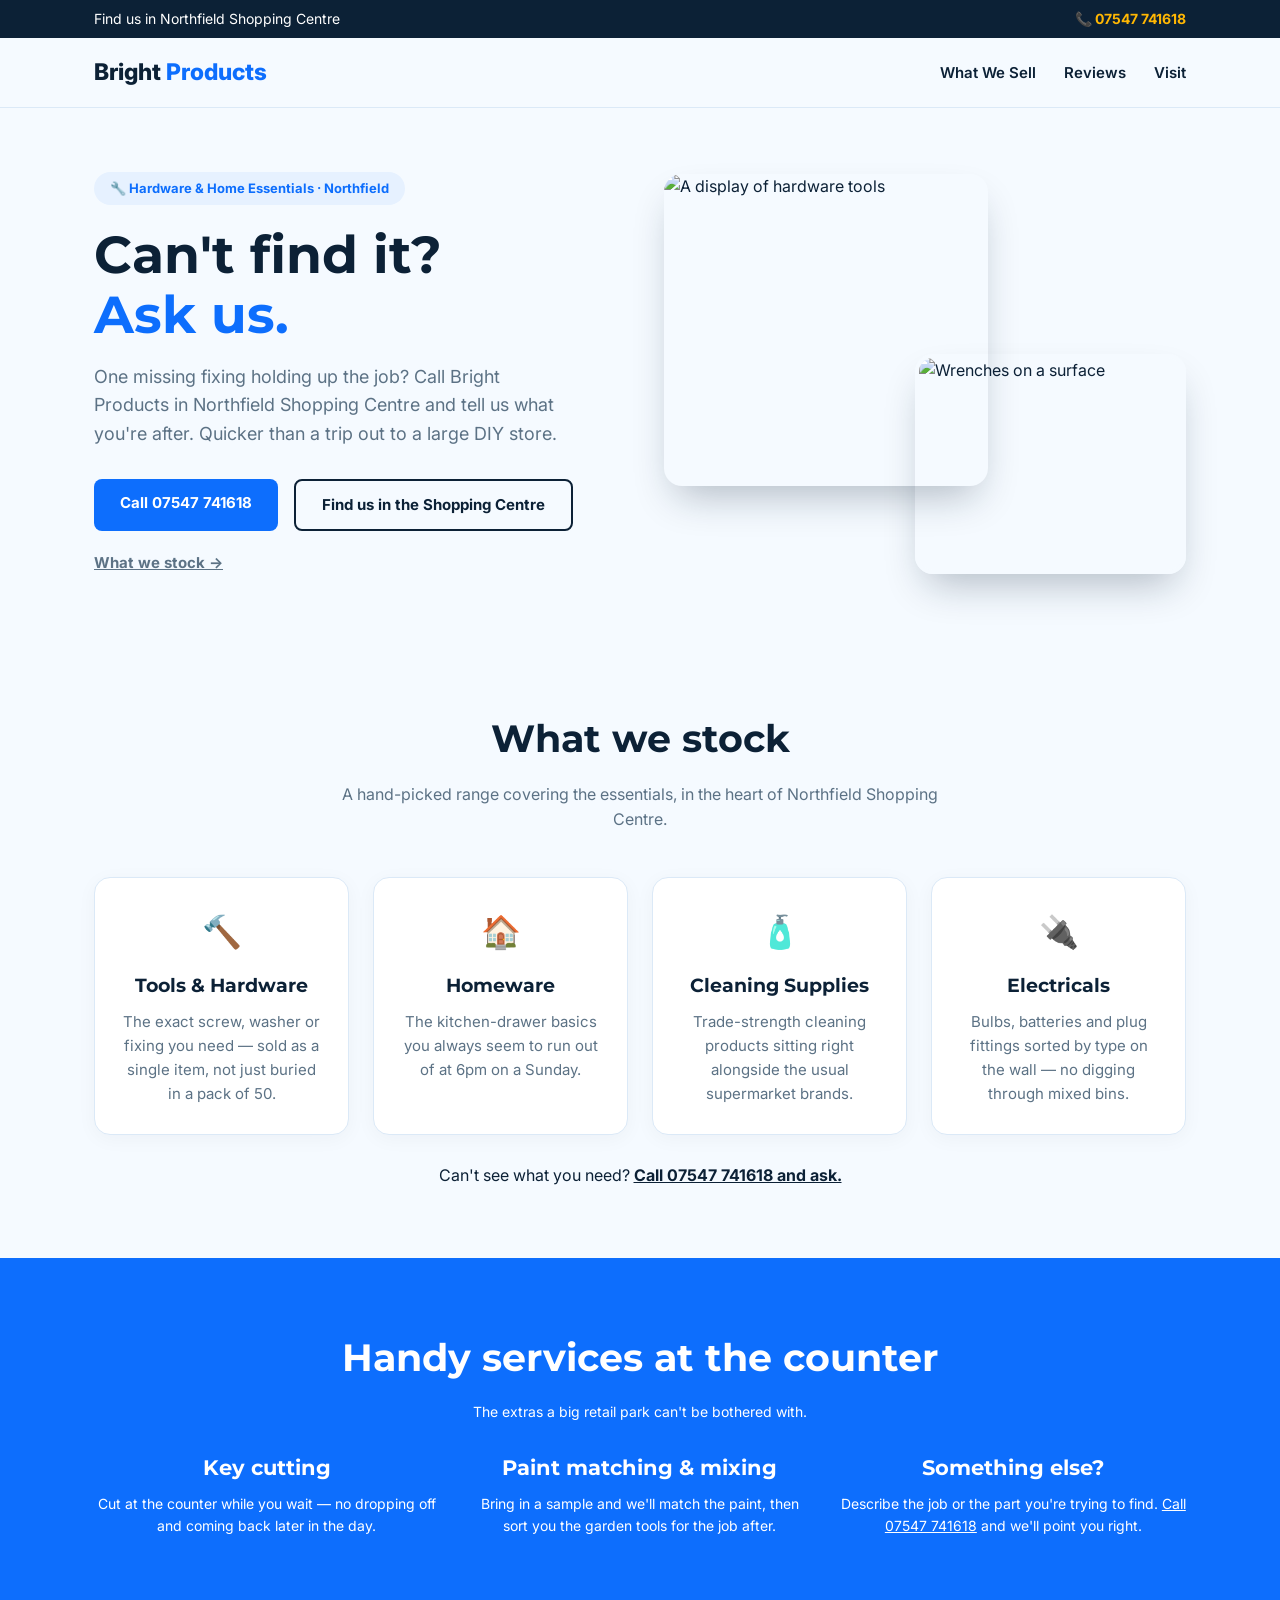
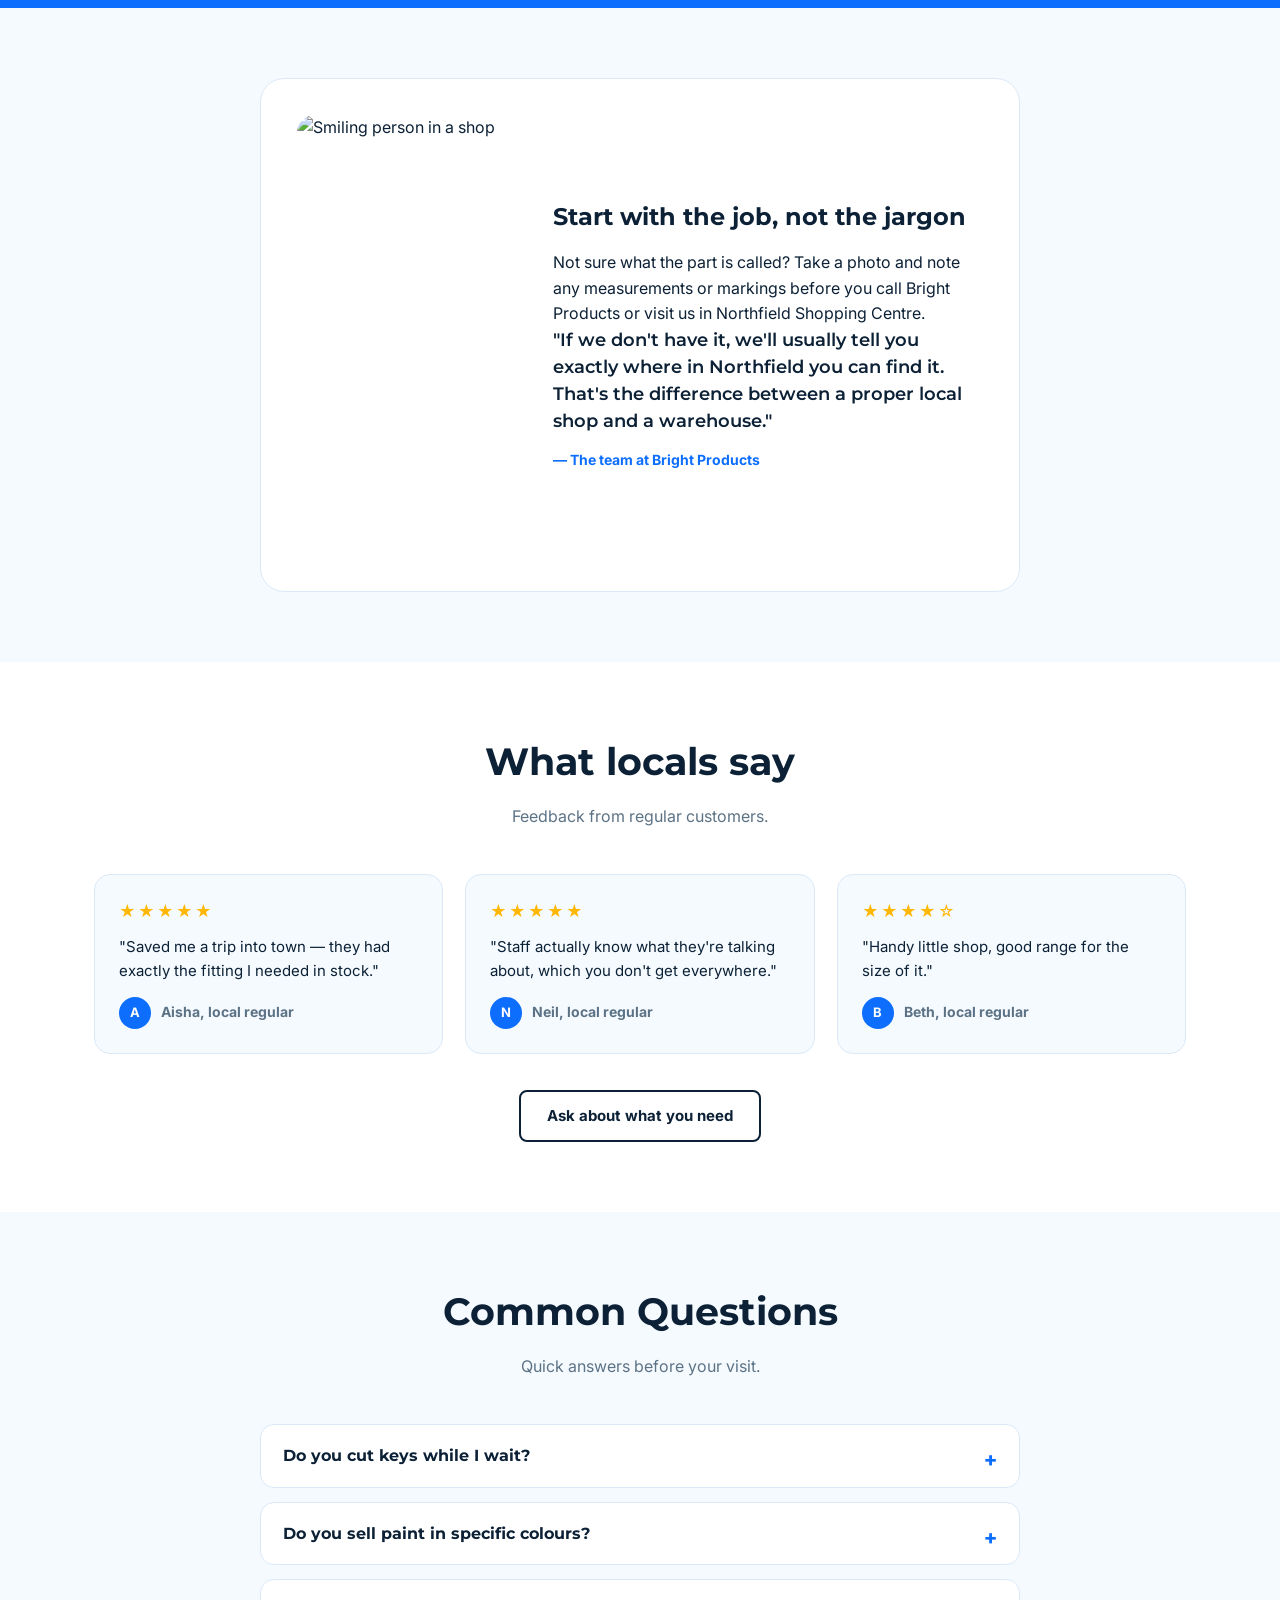
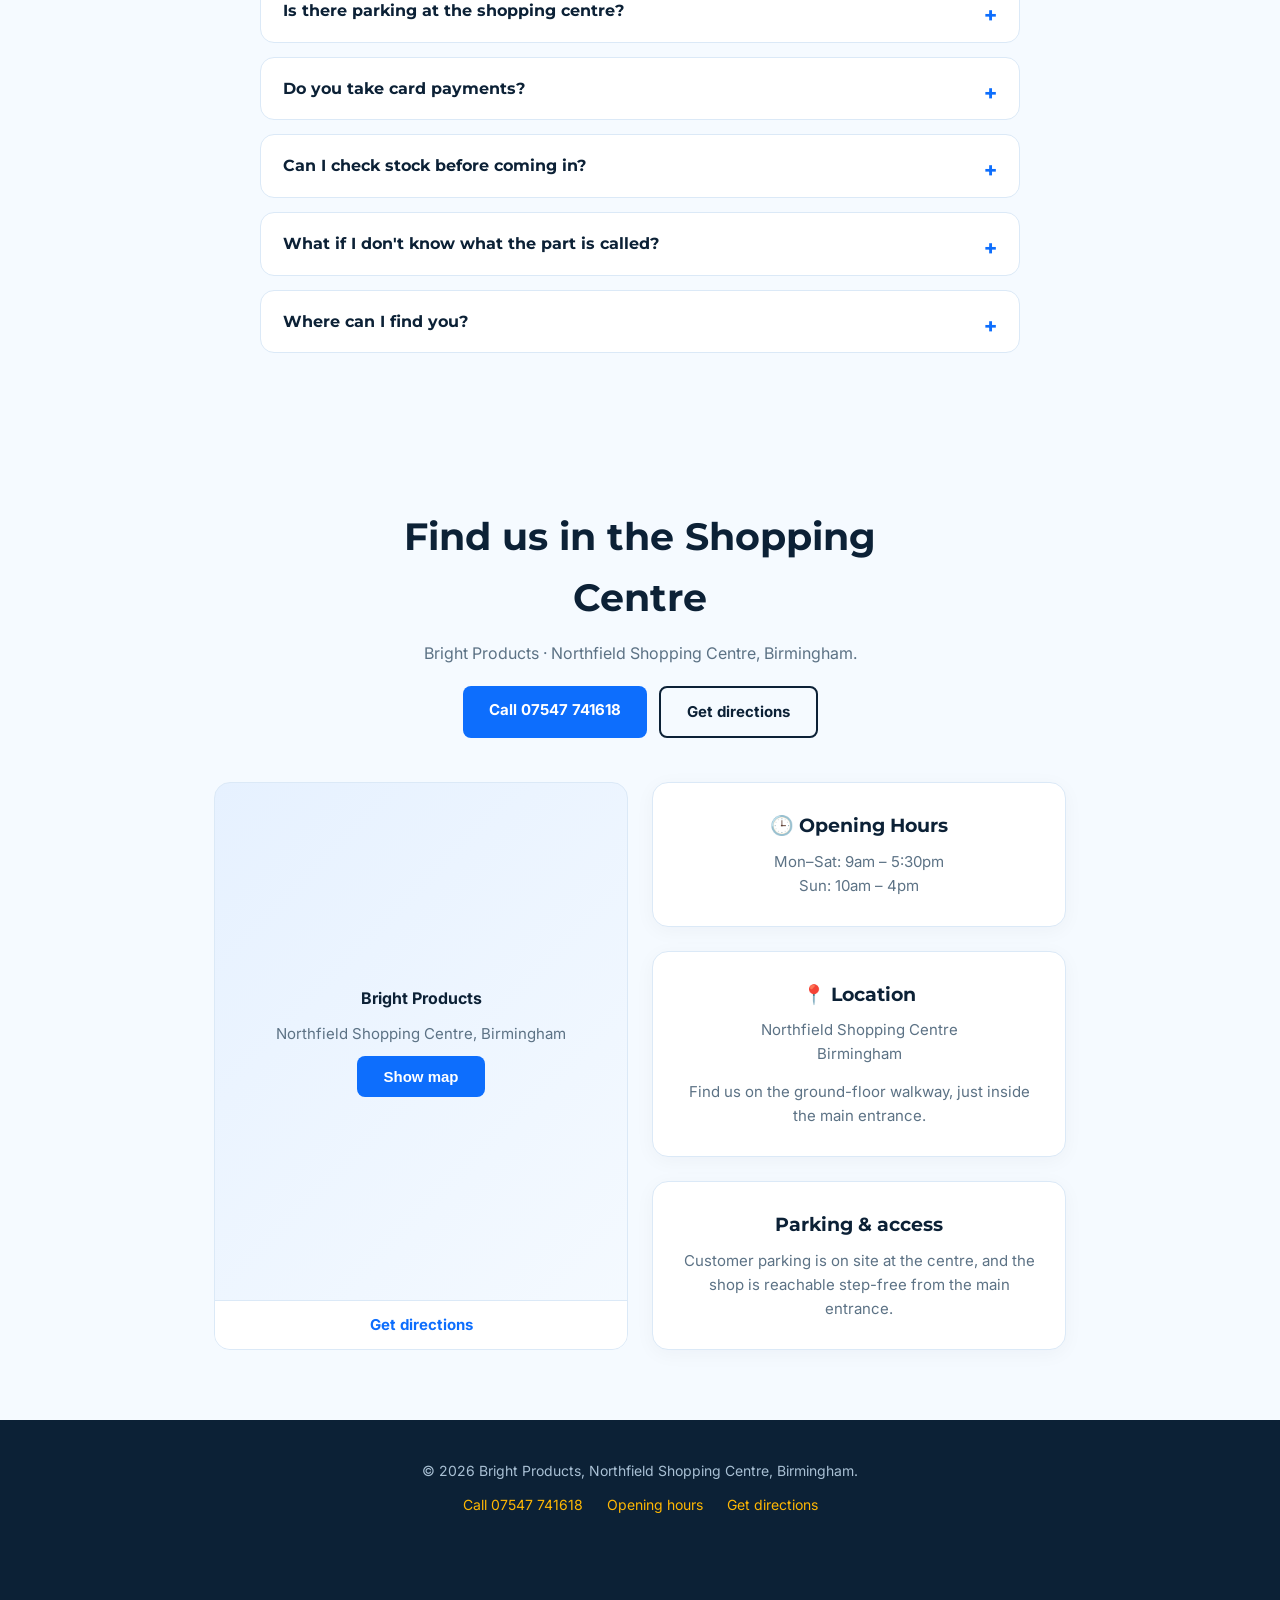
==== commit 3806d095: "Task E: responsive images, hero preload, map facade Co-Authored-By: Claude Opus 5.5 <noreply@anthrop" ====
--- a/index.html
+++ b/index.html
@@ -44,48 +44,41 @@
 <link rel="preload" as="image" href="https://images.pexels.com/photos/38575493/pexels-photo-38575493.jpeg?auto=compress&cs=tinysrgb&w=660&h=660" imagesrcset="https://images.pexels.com/photos/38575493/pexels-photo-38575493.jpeg?auto=compress&cs=tinysrgb&w=330&h=330 330w, https://images.pexels.com/photos/38575493/pexels-photo-38575493.jpeg?auto=compress&cs=tinysrgb&w=660&h=660 660w, https://images.pexels.com/photos/38575493/pexels-photo-38575493.jpeg?auto=compress&cs=tinysrgb&w=900&h=900 900w" imagesizes="(max-width:820px) 62vw, 330px" fetchpriority="high" />
 <link rel="preconnect" href="https://fonts.googleapis.com" />
 <link rel="preconnect" href="https://fonts.gstatic.com" crossorigin />
-<link href="https://fonts.googleapis.com/css2?family=Montserrat:wght@600;700;800&family=Nunito+Sans:wght@400;600;700&display=swap" rel="stylesheet" />
+<link href="https://fonts.googleapis.com/css2?family=Montserrat:wght@600;700;800&family=Inter:wght@400;500;600&display=swap" rel="stylesheet" />
 <style>
   :root{
     --bg:#f5faff; --ink:#0c2136; --muted:#5c7285;
-    --accent:#0a58ca; --accent2:#ffb703; --star:#9a5b00; --focus-dark:#ffffff; --header-h:76px; --card:#ffffff; --line:#dbe9f7;
+    --accent:#0d6efd; --accent2:#ffb703; --card:#ffffff; --line:#dbe9f7;
   }
   *{box-sizing:border-box; margin:0; padding:0;}
-  body{font-family:'Nunito Sans',sans-serif; background:var(--bg); color:var(--ink); line-height:1.6;}
+  body{font-family:'Inter',sans-serif; background:var(--bg); color:var(--ink); line-height:1.6;}
   h1,h2,h3{font-family:'Montserrat',sans-serif;}
   .wrap{max-width:1140px; margin:0 auto; padding:0 24px;}
   a{color:inherit;}
   img{display:block; max-width:100%;}
-  .js .reveal{opacity:0; transform:translateY(28px); transition:opacity .7s ease, transform .7s ease;}
-  .js .reveal.in{opacity:1; transform:none;}
-  .skip{position:absolute; left:12px; top:-100px; z-index:100; background:var(--ink); color:#fff; padding:12px 20px; border-radius:8px; font-weight:700; text-decoration:none;}
-  .skip:focus{top:12px;}
-  .sr-only{position:absolute; width:1px; height:1px; overflow:hidden; clip:rect(0 0 0 0); clip-path:inset(50%); white-space:nowrap;}
-  :focus-visible{outline:3px solid var(--accent); outline-offset:3px; border-radius:4px;}
-  .topbar :focus-visible,footer :focus-visible,.sticky-cta :focus-visible,.strip :focus-visible{outline-color:var(--focus-dark);}
-  main:focus,[tabindex="-1"]:focus{outline:none;}
-  section[id],#top,main{scroll-margin-top:var(--header-h);}
+  .reveal{opacity:0; transform:translateY(28px); transition:opacity .7s ease, transform .7s ease;}
+  .reveal.in{opacity:1; transform:none;}
   .topbar{background:var(--ink); color:#fff; font-size:14px;}
   .topbar__inner{display:flex; justify-content:space-between; align-items:center; padding:8px 24px; flex-wrap:wrap; gap:8px;}
-  .topbar a{color:var(--accent2); font-weight:700; text-decoration:none; display:inline-flex; align-items:center; min-height:44px;}
+  .topbar a{color:var(--accent2); font-weight:700; text-decoration:none;}
   header{position:sticky; top:0; background:rgba(245,250,255,.95); backdrop-filter:blur(6px); border-bottom:1px solid var(--line); z-index:30; transition:box-shadow .3s;}
   header.scrolled{box-shadow:0 8px 24px rgba(12,33,54,.1);}
   .header__inner{display:flex; align-items:center; justify-content:space-between; padding:16px 24px; position:relative;}
-  .brand{font-size:23px; font-weight:800; text-decoration:none; display:inline-flex; align-items:center; min-height:44px;}
+  .brand{font-size:23px; font-weight:800; text-decoration:none;}
   .brand span{color:var(--accent);}
   nav ul{list-style:none; display:flex; gap:28px;}
-  nav a{text-decoration:none; font-weight:600; font-size:15px; display:inline-flex; align-items:center; min-height:44px;}
-  .burger{display:none; flex-direction:column; justify-content:center; align-items:center; gap:4px; background:none; border:0; cursor:pointer; width:44px; height:44px; padding:0;}
+  nav a{text-decoration:none; font-weight:600; font-size:15px;}
+  .burger{display:none; flex-direction:column; gap:4px; background:none; border:0; cursor:pointer; padding:6px;}
   .burger span{width:24px; height:2px; background:var(--ink);}
-  .mobile-menu{display:none; visibility:hidden; position:absolute; top:100%; left:0; right:0; background:var(--card); border-bottom:1px solid var(--line); flex-direction:column; padding:12px 24px;}
-  .mobile-menu.open{display:flex; visibility:visible;}
-  .mobile-menu a{padding:12px 0; min-height:44px; text-decoration:none; font-weight:600; border-bottom:1px solid var(--line);}
-  .btn{display:inline-block; min-height:44px; padding:12px 26px; border-radius:8px; font-weight:700; text-decoration:none; font-size:15px; border:none; cursor:pointer; transition:transform .2s, background .2s;}
+  .mobile-menu{display:none; position:absolute; top:100%; left:0; right:0; background:var(--card); border-bottom:1px solid var(--line); flex-direction:column; padding:12px 24px;}
+  .mobile-menu.open{display:flex;}
+  .mobile-menu a{padding:12px 0; text-decoration:none; font-weight:600; border-bottom:1px solid var(--line);}
+  .btn{display:inline-block; padding:12px 26px; border-radius:8px; font-weight:700; text-decoration:none; font-size:15px; border:none; cursor:pointer; transition:transform .2s, background .2s;}
   .btn:hover{transform:translateY(-2px);}
   .btn--accent{background:var(--accent); color:#fff;}
-  .btn--accent:hover{background:#084298;}
+  .btn--accent:hover{background:#0b5ed7;}
   .btn--outline{border:2px solid var(--ink); color:var(--ink);}
-  .hero{padding:64px 0; overflow:hidden;}
+  .hero{padding:64px 24px; overflow:hidden;}
   .hero__grid{display:grid; grid-template-columns:1fr 1fr; gap:48px; align-items:center;}
   .hero__tag{display:inline-block; background:#e6f1ff; color:var(--accent); font-weight:700; font-size:13px; padding:6px 16px; border-radius:999px; margin-bottom:20px;}
   .hero h1{font-size:clamp(32px,4.4vw,52px); line-height:1.15; margin-bottom:18px;}
@@ -96,7 +89,7 @@
   .hero__collage img{position:absolute; border-radius:18px; object-fit:cover; box-shadow:0 20px 40px -12px rgba(12,33,54,.3);}
   .hero__collage img:nth-child(1){width:62%; height:78%; top:0; left:0; z-index:2;}
   .hero__collage img:nth-child(2){width:52%; height:55%; bottom:0; right:0; z-index:1; border:4px solid var(--bg);}
-  section{padding:70px 0;}
+  section{padding:70px 24px;}
   .section__head{text-align:center; max-width:600px; margin:0 auto 44px;}
   .section__head h2{font-size:clamp(26px,4vw,38px); margin-bottom:12px;}
   .section__head p{color:var(--muted);}
@@ -118,36 +111,35 @@
   .review-grid{display:grid; grid-template-columns:repeat(auto-fit,minmax(240px,1fr)); gap:22px;}
   .review{background:var(--bg); border:1px solid var(--line); border-radius:16px; padding:24px; transition:transform .25s;}
   .review:hover{transform:translateY(-4px);}
-  .stars{color:var(--star); letter-spacing:2px; margin-bottom:10px;}
+  .stars{color:var(--accent2); letter-spacing:2px; margin-bottom:10px;}
   .review p{font-size:15px; margin-bottom:14px;}
   .review .who{display:flex; align-items:center; gap:10px; font-weight:700; font-size:14px; color:var(--muted);}
   .avatar{width:32px; height:32px; border-radius:50%; background:var(--accent); color:#fff; display:flex; align-items:center; justify-content:center; font-size:13px; font-weight:700;}
+  .rating-badge{display:inline-flex; align-items:center; gap:10px; background:var(--bg); border:1px solid var(--line); border-radius:999px; padding:10px 20px; font-weight:700; margin-bottom:20px;}
   .faq{max-width:760px; margin:0 auto;}
   .faq details{background:var(--card); border:1px solid var(--line); border-radius:14px; padding:18px 22px; margin-bottom:14px;}
-  .faq summary{cursor:pointer; font-weight:700; font-family:'Montserrat',sans-serif; list-style:none; display:flex; align-items:center; justify-content:space-between; gap:12px; min-height:44px;}
+  .faq summary{cursor:pointer; font-weight:700; font-family:'Montserrat',sans-serif; list-style:none;}
   .faq summary::-webkit-details-marker{display:none;}
-  .faq summary::after{content:"+"; font-size:22px; color:var(--accent);}
+  .faq summary::after{content:"+"; float:right; font-size:22px; color:var(--accent);}
   .faq details[open] summary::after{content:"–";}
   .faq p{margin-top:12px; color:var(--muted); font-size:15px;}
   .map-contact{display:grid; grid-template-columns:1fr 1fr; gap:24px; max-width:900px; margin:0 auto;}
   .map-contact iframe{width:100%; height:100%; min-height:260px; border:0; border-radius:16px;}
   footer{background:var(--ink); color:#a9c0d4; padding:40px 24px 90px; text-align:center; font-size:14px;}
-  footer a{color:var(--accent2); text-decoration:none; display:inline-flex; align-items:center; min-height:44px;}
+  footer a{color:var(--accent2); text-decoration:none;}
   .sticky-cta{position:fixed; bottom:0; left:0; right:0; background:var(--ink); padding:12px 20px; display:none; justify-content:center; gap:12px; z-index:40; box-shadow:0 -8px 24px rgba(0,0,0,.2);}
-  .sticky-cta a{flex:1; text-align:center; max-width:280px; min-height:44px;}
-  .sticky-cta .btn--outline{border-color:#fff; color:#fff;}
+  .sticky-cta a{flex:1; text-align:center; max-width:280px;}
   @media(max-width:820px){
     nav{display:none;} .burger{display:flex;}
     .hero__grid{grid-template-columns:1fr;}
-    .hero__collage{height:280px;}
-    .owner{grid-template-columns:1fr; text-align:center; padding:24px 20px; gap:24px;}
+    .hero__collage{order:-1; height:280px;}
+    .owner{grid-template-columns:1fr; text-align:center;}
     .owner img{max-width:180px; margin:0 auto;}
     .map-contact{grid-template-columns:1fr;}
     .sticky-cta{display:flex;}
     footer{padding-bottom:100px;}
   }
   .hero .hero__browse{margin:20px 0 0; font-size:15px;}
-  .hero__browse a{display:inline-block; padding:10px 0;}
   .hero__browse a,.stock-enquiry a{font-weight:700;}
   .stock-enquiry{text-align:center; margin-top:28px;}
   .services-strip .section__head{margin-bottom:28px;}
@@ -159,16 +151,10 @@
   .owner h2{font-size:24px; margin-bottom:14px;}
   .visit-actions{display:flex; justify-content:center; flex-wrap:wrap; gap:12px; margin-top:20px;}
   .visit-note{margin-top:14px;}
-  .footer-links{display:flex; justify-content:center; flex-wrap:wrap; gap:0 24px; margin-top:12px;}
-  @media(min-width:821px){ .mobile-menu,.mobile-menu.open{display:none;} }
-  @media (prefers-reduced-motion:reduce){
-    *,*::before,*::after{transition:none !important; animation:none !important; scroll-behavior:auto !important;}
-    .js .reveal{opacity:1; transform:none;}
-    .btn:hover,.card:hover,.review:hover{transform:none;}
-  }
+  .footer-links{display:flex; justify-content:center; flex-wrap:wrap; gap:12px 24px; margin-top:12px;}
   @media(max-width:820px){
     .hero{padding:32px 0;}
-    .hero__collage img:nth-child(2){border-width:3px;}
+    .hero__collage{order:0;}
     .hero__grid{gap:32px;}
     .hero__actions{gap:12px;}
     .hero__actions .btn{width:100%; text-align:center;}
@@ -178,8 +164,6 @@
 </style>
 </head>
 <body>
-<script>document.documentElement.classList.add('js');</script>
-<a class="skip" href="#main">Skip to content</a>
 
 <div class="topbar">
   <div class="wrap topbar__inner">
@@ -191,14 +175,14 @@
 <header id="siteHeader">
   <div class="wrap header__inner">
     <a class="brand" href="#top">Bright <span>Products</span></a>
-    <nav aria-label="Primary">
+    <nav>
       <ul>
         <li><a href="#shop">What We Sell</a></li>
         <li><a href="#reviews">Reviews</a></li>
         <li><a href="#contact">Visit</a></li>
       </ul>
     </nav>
-    <button class="burger" id="burgerBtn" type="button" aria-label="Menu" aria-expanded="false" aria-controls="mobileMenu"><span></span><span></span><span></span></button>
+    <button class="burger" id="burgerBtn" aria-label="Menu"><span></span><span></span><span></span></button>
     <div class="mobile-menu" id="mobileMenu">
       <a href="#shop">What We Sell</a>
       <a href="#reviews">Reviews</a>
@@ -207,7 +191,6 @@
   </div>
 </header>
 
-<main id="main" tabindex="-1">
 <section class="hero" id="top">
   <div class="wrap hero__grid">
     <div>
@@ -284,13 +267,13 @@
     </div>
     <div class="review-grid">
       <!-- PLACEHOLDER: replace with real Google review -->
-      <div class="review reveal"><div class="stars" aria-hidden="true">★★★★★</div><span class="sr-only">5 out of 5</span><p>"Saved me a trip into town — they had exactly the fitting I needed in stock."</p><div class="who"><span class="avatar">A</span> Aisha, local regular</div></div>
+      <div class="review reveal"><div class="stars">★★★★★</div><p>"Saved me a trip into town — they had exactly the fitting I needed in stock."</p><div class="who"><span class="avatar">A</span> Aisha, local regular</div></div>
       <!-- /PLACEHOLDER -->
       <!-- PLACEHOLDER: replace with real Google review -->
-      <div class="review reveal"><div class="stars" aria-hidden="true">★★★★★</div><span class="sr-only">5 out of 5</span><p>"Staff actually know what they're talking about, which you don't get everywhere."</p><div class="who"><span class="avatar">N</span> Neil, local regular</div></div>
+      <div class="review reveal"><div class="stars">★★★★★</div><p>"Staff actually know what they're talking about, which you don't get everywhere."</p><div class="who"><span class="avatar">N</span> Neil, local regular</div></div>
       <!-- /PLACEHOLDER -->
       <!-- PLACEHOLDER: replace with real Google review -->
-      <div class="review reveal"><div class="stars" aria-hidden="true">★★★★☆</div><span class="sr-only">4 out of 5</span><p>"Handy little shop, good range for the size of it."</p><div class="who"><span class="avatar">B</span> Beth, local regular</div></div>
+      <div class="review reveal"><div class="stars">★★★★☆</div><p>"Handy little shop, good range for the size of it."</p><div class="who"><span class="avatar">B</span> Beth, local regular</div></div>
       <!-- /PLACEHOLDER -->
     </div>
     <div style="text-align:center; margin-top:36px;">
@@ -350,7 +333,6 @@
     </div>
   </div>
 </section>
-</main>
 
 <footer>
   <p>&copy; 2026 Bright Products, Northfield Shopping Centre, Birmingham.</p>
@@ -359,62 +341,39 @@
 
 <div class="sticky-cta">
   <a href="tel:+447547741618" class="btn btn--accent">Call 07547 741618</a>
-  <a href="https://www.google.com/maps/search/?api=1&amp;query=Bright+Products+Northfield+Shopping+Centre+Birmingham" class="btn btn--outline">Directions</a>
+  <a href="https://www.google.com/maps/search/?api=1&amp;query=Bright+Products+Northfield+Shopping+Centre+Birmingham" class="btn btn--outline" style="border-color:#fff; color:#fff;">Directions</a>
 </div>
 
 <script>
   const burger = document.getElementById('burgerBtn');
   const menu = document.getElementById('mobileMenu');
+  burger.addEventListener('click', () => menu.classList.toggle('open'));
+
   const header = document.getElementById('siteHeader');
-  const desktopMq = window.matchMedia('(min-width: 821px)');
-  const reducedMq = window.matchMedia('(prefers-reduced-motion: reduce)');
-
-  function setMenu(open, returnFocus){
-    menu.classList.toggle('open', open);
-    burger.setAttribute('aria-expanded', String(open));
-    if(!open && returnFocus) burger.focus();
-  }
-  burger.addEventListener('click', () => setMenu(!menu.classList.contains('open')));
-  document.addEventListener('keydown', (e) => {
-    if(e.key === 'Escape' && menu.classList.contains('open')) setMenu(false, true);
-  });
-  desktopMq.addEventListener('change', (e) => { if(e.matches) setMenu(false); });
-
-  function syncHeaderH(){
-    document.documentElement.style.setProperty('--header-h', header.offsetHeight + 'px');
-  }
-  syncHeaderH();
-  window.addEventListener('resize', syncHeaderH);
-  window.addEventListener('scroll', () => header.classList.toggle('scrolled', window.scrollY > 10), { passive: true });
+  window.addEventListener('scroll', () => header.classList.toggle('scrolled', window.scrollY > 10));
 
   function smoothScrollTo(id){
     const target = document.getElementById(id);
     if(!target) return;
-    const top = target.getBoundingClientRect().top + window.scrollY - header.offsetHeight;
-    window.scrollTo({ top: Math.max(top, 0), behavior: reducedMq.matches ? 'auto' : 'smooth' });
-    if(!target.hasAttribute('tabindex')) target.setAttribute('tabindex', '-1');
-    target.focus({ preventScroll: true });
+    const headerH = header.offsetHeight;
+    const top = target.getBoundingClientRect().top + window.scrollY - headerH - 12;
+    window.scrollTo({ top: Math.max(top, 0), behavior: 'smooth' });
   }
   document.querySelectorAll('a[href^="#"]').forEach(link => {
     const id = link.getAttribute('href').slice(1);
     if(!document.getElementById(id)) return;
     link.addEventListener('click', (e) => {
       e.preventDefault();
-      setMenu(false);
+      menu.classList.remove('open');
       smoothScrollTo(id);
       history.replaceState(null, '', '#' + id);
     });
   });
 
-  const reveals = document.querySelectorAll('.reveal');
-  if('IntersectionObserver' in window){
-    const io = new IntersectionObserver((entries) => {
-      entries.forEach(e => { if(e.isIntersecting){ e.target.classList.add('in'); io.unobserve(e.target); } });
-    }, { threshold: 0.15 });
-    reveals.forEach(el => io.observe(el));
-  } else {
-    reveals.forEach(el => el.classList.add('in'));
-  }
+  const io = new IntersectionObserver((entries) => {
+    entries.forEach(e => { if(e.isIntersecting){ e.target.classList.add('in'); io.unobserve(e.target); } });
+  }, { threshold: 0.15 });
+  document.querySelectorAll('.reveal').forEach(el => io.observe(el));
 </script>
 <style>
   .map-facade{display:flex; flex-direction:column; width:100%; height:100%; min-height:260px; border-radius:16px; overflow:hidden; border:1px solid var(--line); background:linear-gradient(135deg,#e6f1ff,#f5faff);}
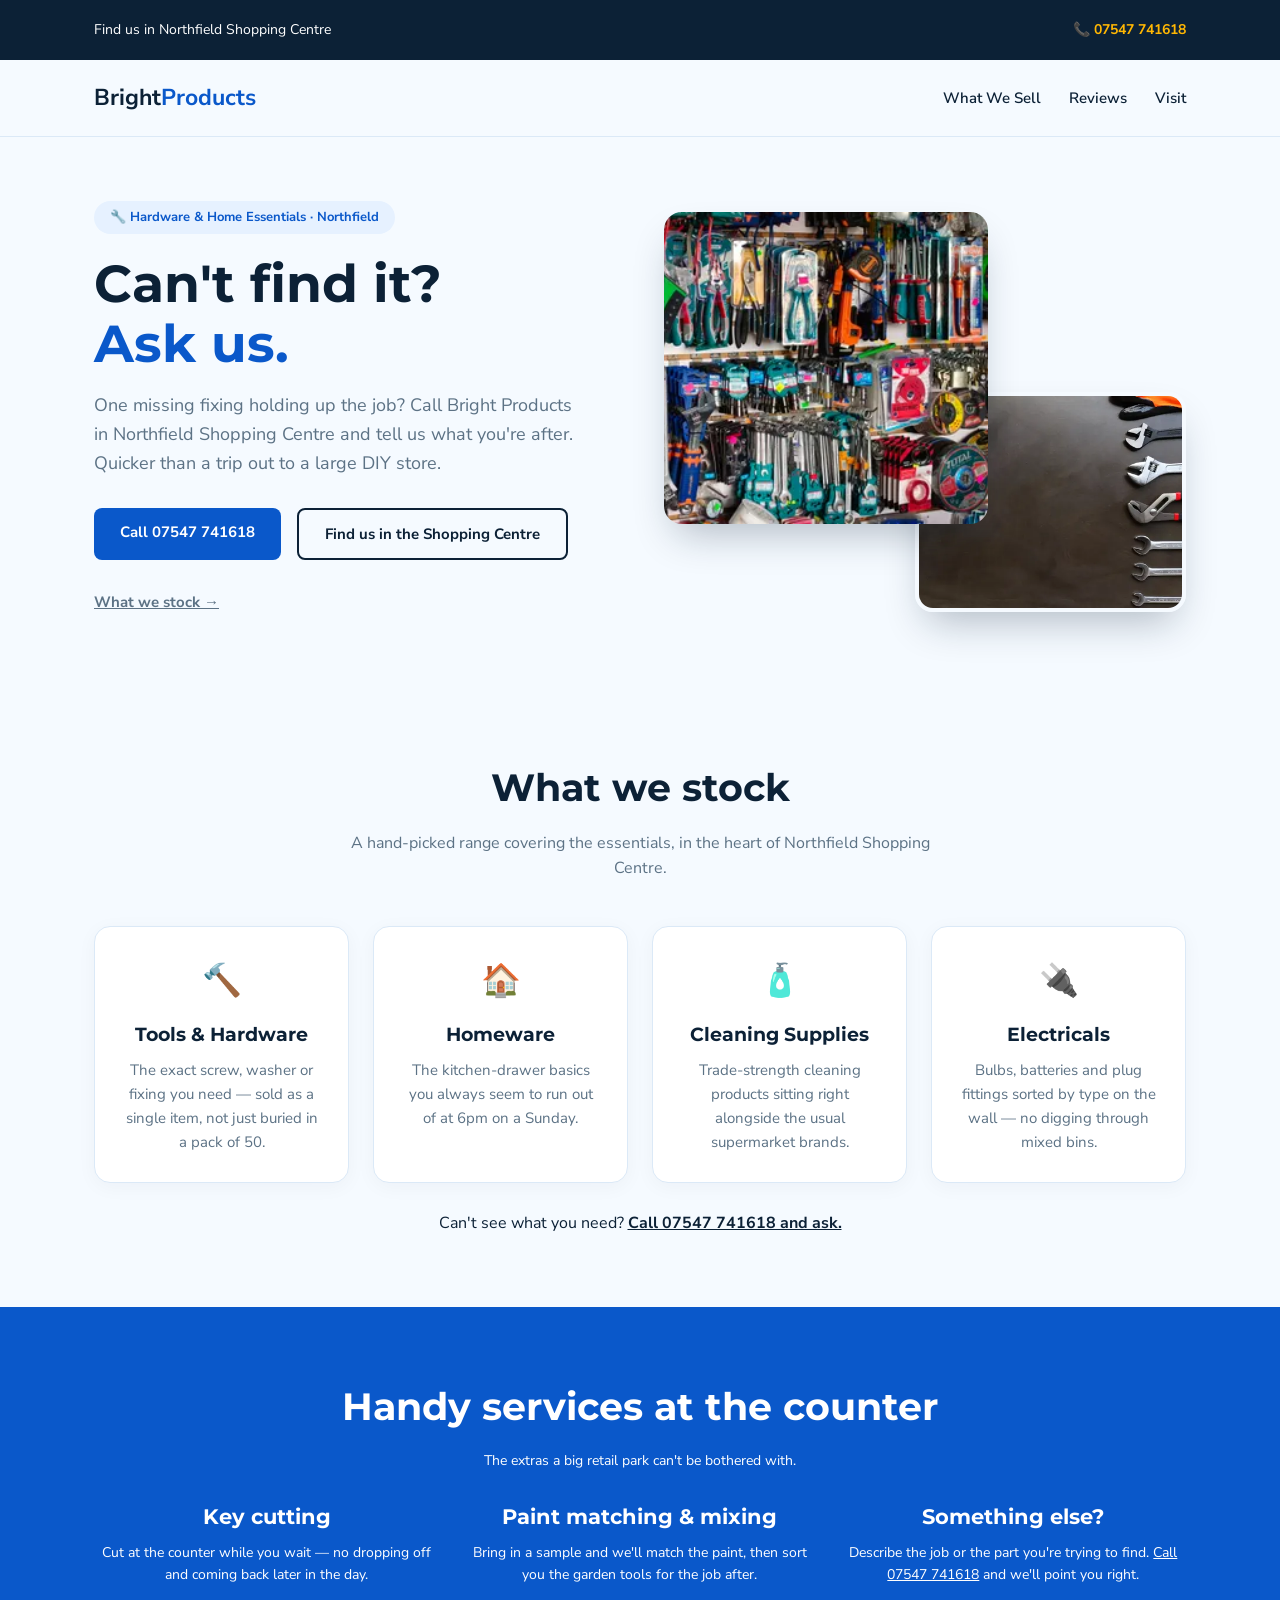
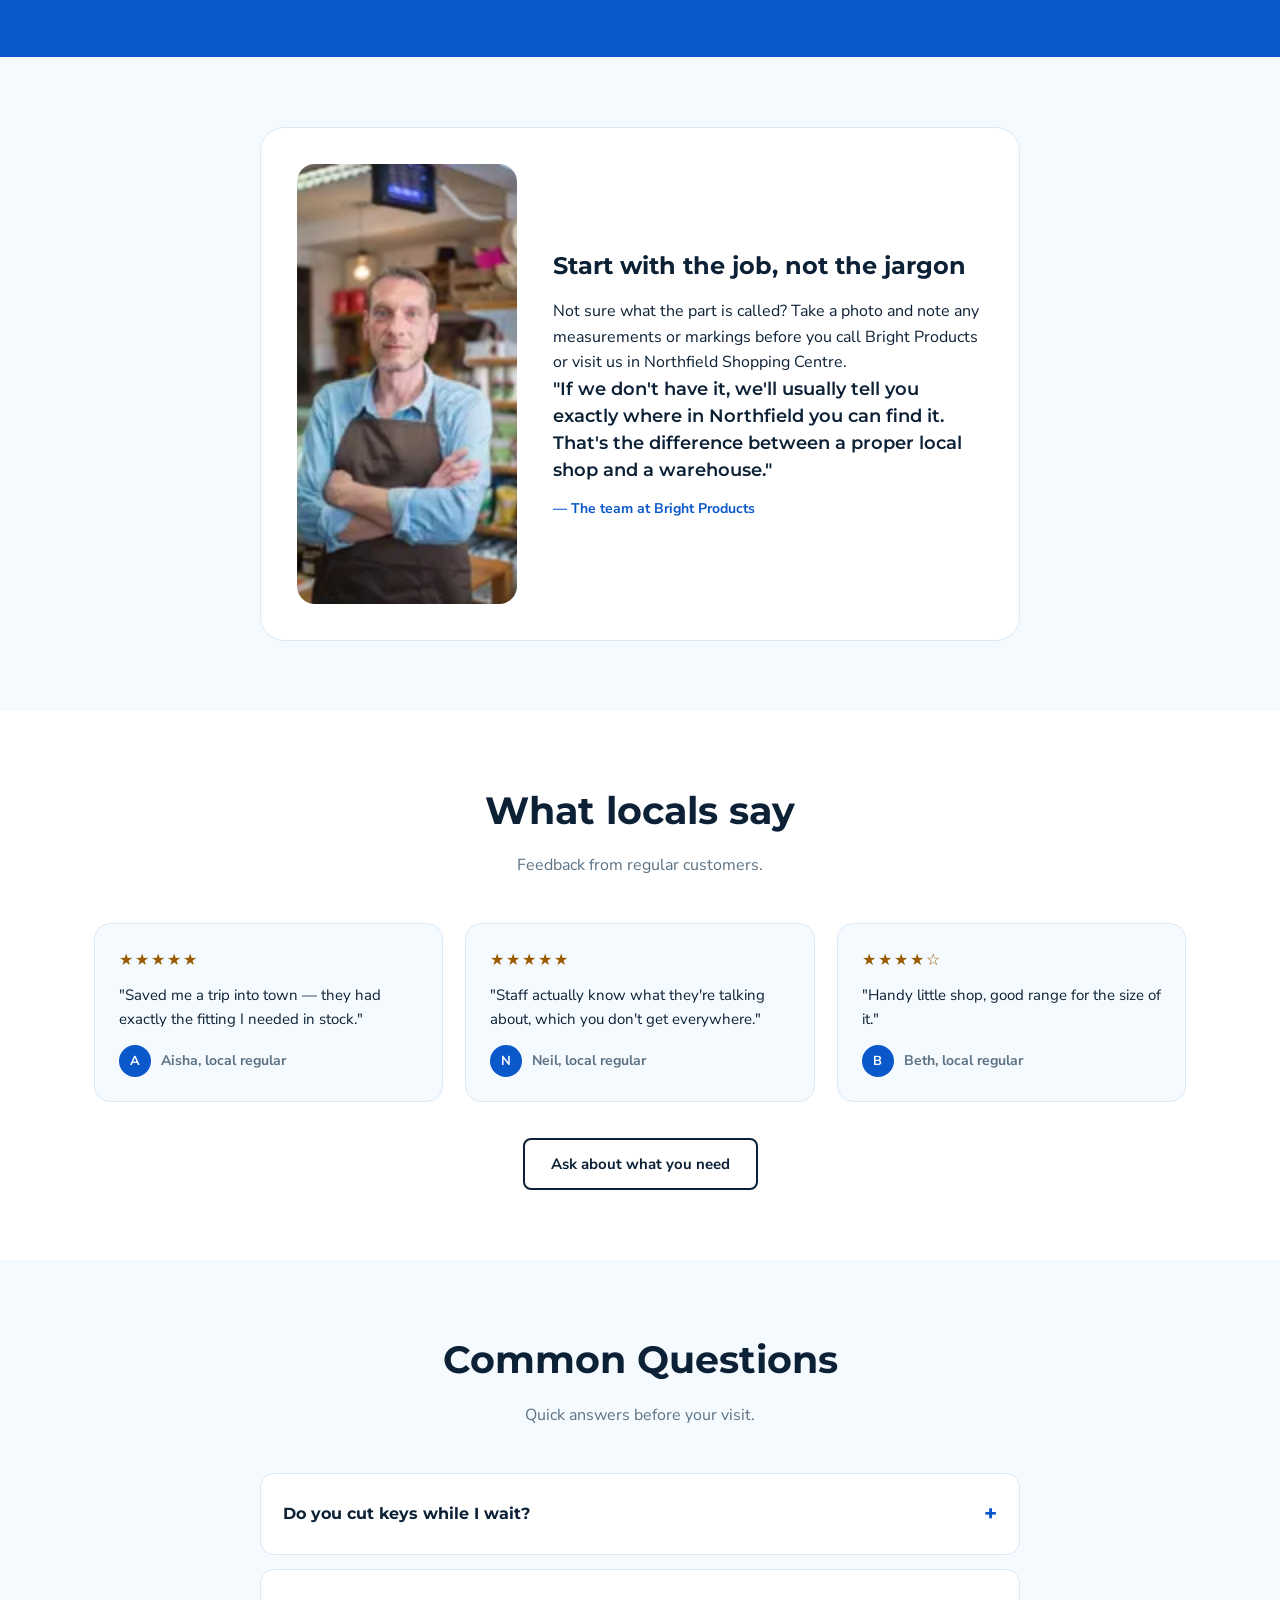
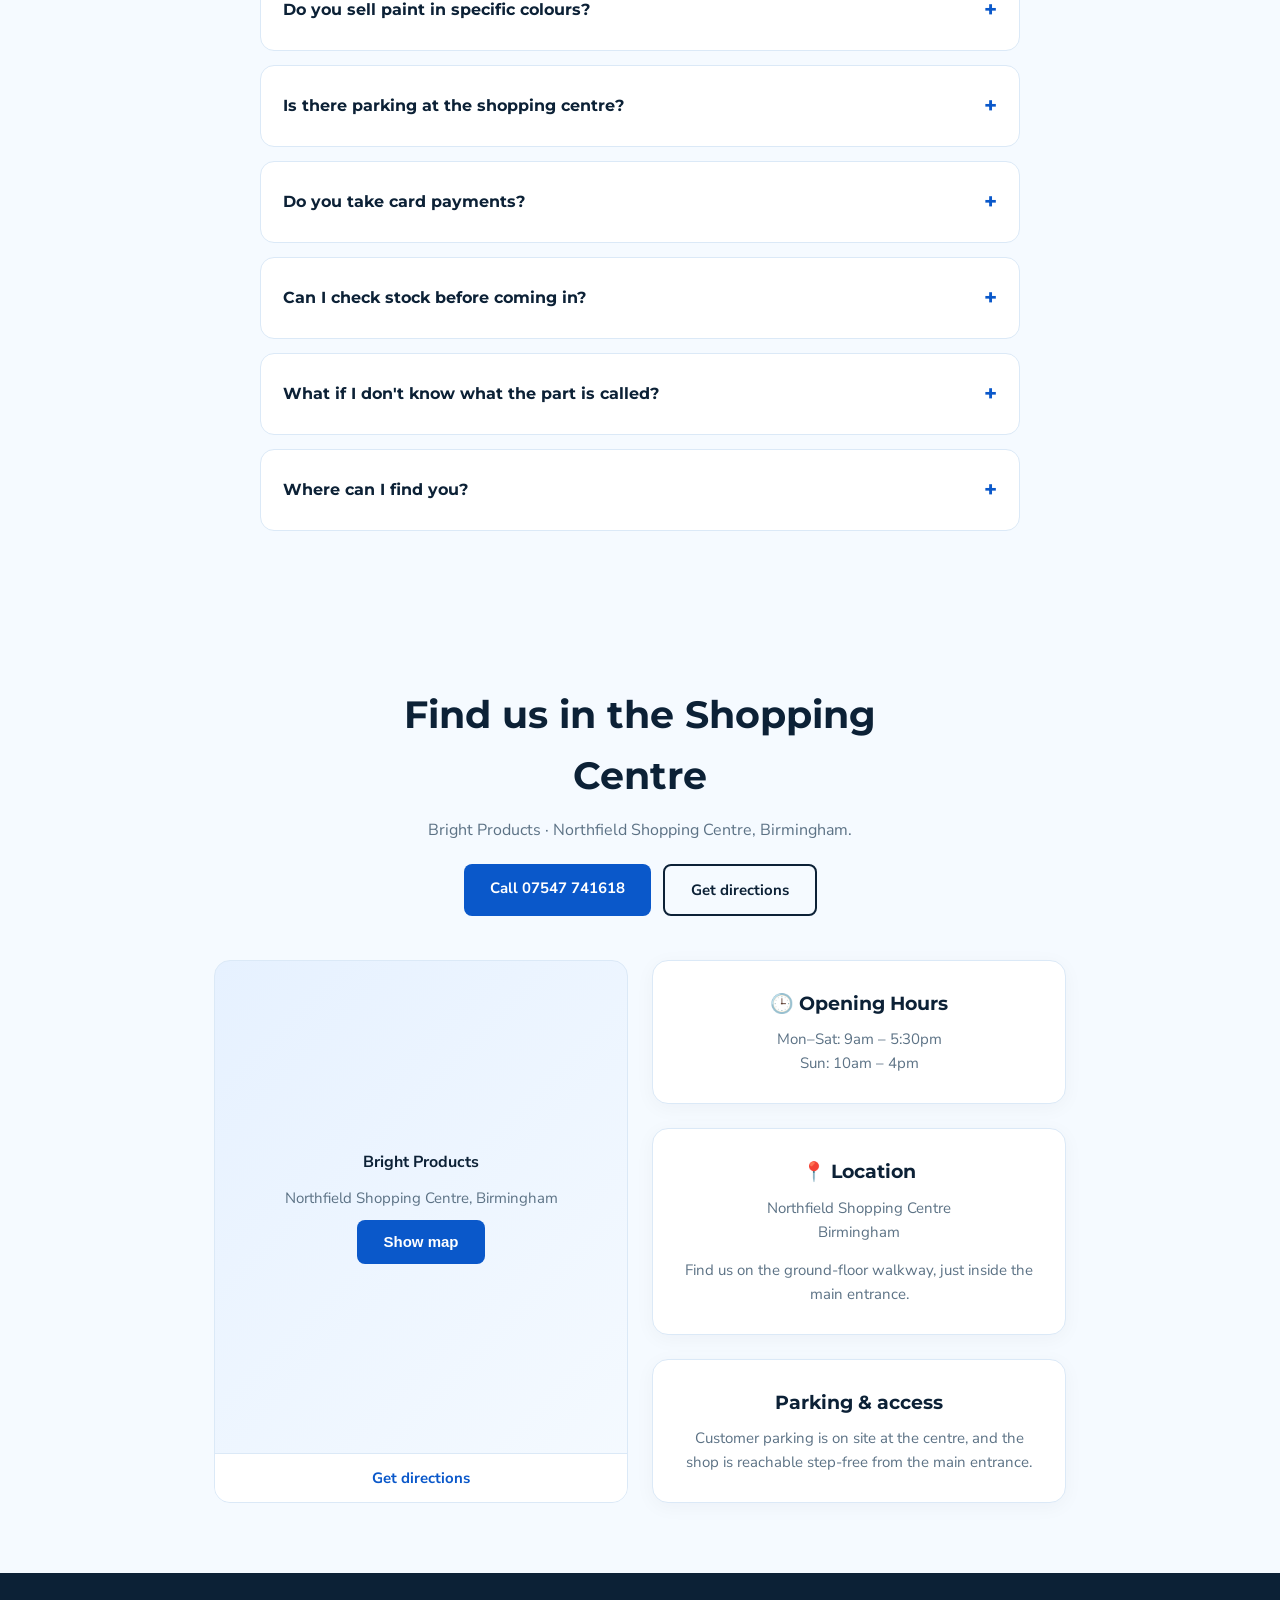
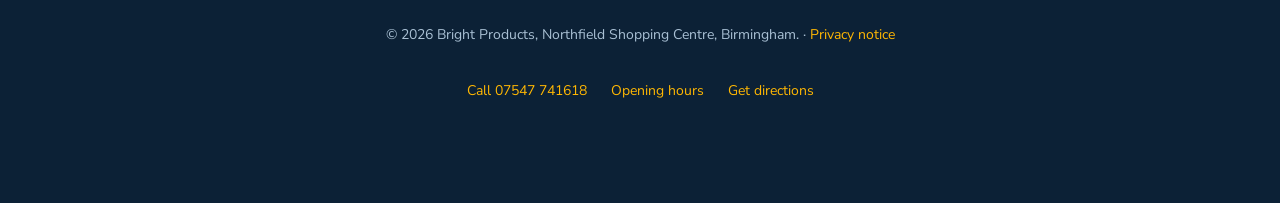
==== commit fdd5861c: "Security and privacy hardening - Self-host Pexels images (WebP; JPEG for og:image) and Google Fonts " ====
--- a/index.html
+++ b/index.html
@@ -3,6 +3,8 @@
 <head>
 <meta charset="UTF-8" />
 <meta name="viewport" content="width=device-width, initial-scale=1" />
+<meta http-equiv="Content-Security-Policy" content="default-src 'self'; script-src 'self' 'sha256-/x7W7R75k8Roq0WaVRQX9blP4OufE5xbAdzklGxsgpw=' 'sha256-TVwwfSEKoCG1ABPyi+zyhI2Ri1vS+wu+FDfzhmILdHs=' 'sha256-mV74RySnBf4Q8KW9CMSzxayELqpWBHkrWLp2EstBfAk='; style-src 'self' 'unsafe-inline'; img-src 'self' data:; font-src 'self'; frame-src https://maps.google.com https://www.google.com; connect-src 'self'; form-action 'self'; base-uri 'self'; object-src 'none'; upgrade-insecure-requests" />
+<meta name="referrer" content="strict-origin-when-cross-origin" />
 <title>Bright Products | Hardware Shop, Northfield, Birmingham</title>
 <meta name="description" content="Bright Products is a hardware and home essentials shop in Northfield Shopping Centre, Northfield, Birmingham. Call 07547 741618 to ask for a part." />
 <link rel="canonical" href="https://desolatemartial553.github.io/bright-products/" />
@@ -12,20 +14,20 @@
 <meta property="og:title" content="Bright Products | Hardware Shop, Northfield, Birmingham" />
 <meta property="og:description" content="Bright Products is a hardware and home essentials shop in Northfield Shopping Centre, Northfield, Birmingham. Call 07547 741618 to ask for a part." />
 <meta property="og:url" content="https://desolatemartial553.github.io/bright-products/" />
-<meta property="og:image" content="https://images.pexels.com/photos/38575493/pexels-photo-38575493.jpeg?auto=compress&cs=tinysrgb&w=1200" />
+<meta property="og:image" content="https://desolatemartial553.github.io/bright-products/images/38575493-w1200-d50dd0.jpg" />
 <meta property="og:locale" content="en_GB" />
 <meta property="og:site_name" content="Bright Products" />
 <meta name="twitter:card" content="summary_large_image" />
 <meta name="twitter:title" content="Bright Products | Hardware Shop, Northfield, Birmingham" />
 <meta name="twitter:description" content="Bright Products is a hardware and home essentials shop in Northfield Shopping Centre, Northfield, Birmingham. Call 07547 741618 to ask for a part." />
-<meta name="twitter:image" content="https://images.pexels.com/photos/38575493/pexels-photo-38575493.jpeg?auto=compress&cs=tinysrgb&w=1200" />
+<meta name="twitter:image" content="https://desolatemartial553.github.io/bright-products/images/38575493-w1200-d50dd0.jpg" />
 <script type="application/ld+json">
 {
   "@context": "https://schema.org",
   "@type": "HardwareStore",
   "name": "Bright Products",
   "url": "https://desolatemartial553.github.io/bright-products/",
-  "image": "https://images.pexels.com/photos/38575493/pexels-photo-38575493.jpeg?auto=compress&cs=tinysrgb&w=1200",
+  "image": "https://desolatemartial553.github.io/bright-products/images/38575493-w1200-d50dd0.jpg",
   "telephone": "+447547741618",
   "description": "Hardware and home essentials shop in Northfield Shopping Centre, Birmingham.",
   "address": {
@@ -41,44 +43,49 @@
   }
 }
 </script>
-<link rel="preload" as="image" href="https://images.pexels.com/photos/38575493/pexels-photo-38575493.jpeg?auto=compress&cs=tinysrgb&w=660&h=660" imagesrcset="https://images.pexels.com/photos/38575493/pexels-photo-38575493.jpeg?auto=compress&cs=tinysrgb&w=330&h=330 330w, https://images.pexels.com/photos/38575493/pexels-photo-38575493.jpeg?auto=compress&cs=tinysrgb&w=660&h=660 660w, https://images.pexels.com/photos/38575493/pexels-photo-38575493.jpeg?auto=compress&cs=tinysrgb&w=900&h=900 900w" imagesizes="(max-width:820px) 62vw, 330px" fetchpriority="high" />
-<link rel="preconnect" href="https://fonts.googleapis.com" />
-<link rel="preconnect" href="https://fonts.gstatic.com" crossorigin />
-<link href="https://fonts.googleapis.com/css2?family=Montserrat:wght@600;700;800&family=Inter:wght@400;500;600&display=swap" rel="stylesheet" />
+<link rel="preload" as="image" href="images/38575493-w660-h660-7aa5a6.webp" imagesrcset="images/38575493-w330-h330-bb8914.webp 330w, images/38575493-w660-h660-7aa5a6.webp 660w, images/38575493-w900-h900-2fca34.webp 900w" imagesizes="(max-width:820px) 62vw, 330px" fetchpriority="high" />
+<link rel="stylesheet" href="fonts/fonts.css" />
 <style>
   :root{
     --bg:#f5faff; --ink:#0c2136; --muted:#5c7285;
-    --accent:#0d6efd; --accent2:#ffb703; --card:#ffffff; --line:#dbe9f7;
+    --accent:#0a58ca; --accent2:#ffb703; --star:#9a5b00; --focus-dark:#ffffff; --header-h:76px; --card:#ffffff; --line:#dbe9f7;
   }
   *{box-sizing:border-box; margin:0; padding:0;}
-  body{font-family:'Inter',sans-serif; background:var(--bg); color:var(--ink); line-height:1.6;}
+  body{font-family:'Nunito Sans',sans-serif; background:var(--bg); color:var(--ink); line-height:1.6;}
   h1,h2,h3{font-family:'Montserrat',sans-serif;}
   .wrap{max-width:1140px; margin:0 auto; padding:0 24px;}
   a{color:inherit;}
   img{display:block; max-width:100%;}
-  .reveal{opacity:0; transform:translateY(28px); transition:opacity .7s ease, transform .7s ease;}
-  .reveal.in{opacity:1; transform:none;}
+  .js .reveal{opacity:0; transform:translateY(28px); transition:opacity .7s ease, transform .7s ease;}
+  .js .reveal.in{opacity:1; transform:none;}
+  .skip{position:absolute; left:12px; top:-100px; z-index:100; background:var(--ink); color:#fff; padding:12px 20px; border-radius:8px; font-weight:700; text-decoration:none;}
+  .skip:focus{top:12px;}
+  .sr-only{position:absolute; width:1px; height:1px; overflow:hidden; clip:rect(0 0 0 0); clip-path:inset(50%); white-space:nowrap;}
+  :focus-visible{outline:3px solid var(--accent); outline-offset:3px; border-radius:4px;}
+  .topbar :focus-visible,footer :focus-visible,.sticky-cta :focus-visible,.strip :focus-visible{outline-color:var(--focus-dark);}
+  main:focus,[tabindex="-1"]:focus{outline:none;}
+  section[id],#top,main{scroll-margin-top:var(--header-h);}
   .topbar{background:var(--ink); color:#fff; font-size:14px;}
   .topbar__inner{display:flex; justify-content:space-between; align-items:center; padding:8px 24px; flex-wrap:wrap; gap:8px;}
-  .topbar a{color:var(--accent2); font-weight:700; text-decoration:none;}
+  .topbar a{color:var(--accent2); font-weight:700; text-decoration:none; display:inline-flex; align-items:center; min-height:44px;}
   header{position:sticky; top:0; background:rgba(245,250,255,.95); backdrop-filter:blur(6px); border-bottom:1px solid var(--line); z-index:30; transition:box-shadow .3s;}
   header.scrolled{box-shadow:0 8px 24px rgba(12,33,54,.1);}
   .header__inner{display:flex; align-items:center; justify-content:space-between; padding:16px 24px; position:relative;}
-  .brand{font-size:23px; font-weight:800; text-decoration:none;}
+  .brand{font-size:23px; font-weight:800; text-decoration:none; display:inline-flex; align-items:center; min-height:44px;}
   .brand span{color:var(--accent);}
   nav ul{list-style:none; display:flex; gap:28px;}
-  nav a{text-decoration:none; font-weight:600; font-size:15px;}
-  .burger{display:none; flex-direction:column; gap:4px; background:none; border:0; cursor:pointer; padding:6px;}
+  nav a{text-decoration:none; font-weight:600; font-size:15px; display:inline-flex; align-items:center; min-height:44px;}
+  .burger{display:none; flex-direction:column; justify-content:center; align-items:center; gap:4px; background:none; border:0; cursor:pointer; width:44px; height:44px; padding:0;}
   .burger span{width:24px; height:2px; background:var(--ink);}
-  .mobile-menu{display:none; position:absolute; top:100%; left:0; right:0; background:var(--card); border-bottom:1px solid var(--line); flex-direction:column; padding:12px 24px;}
-  .mobile-menu.open{display:flex;}
-  .mobile-menu a{padding:12px 0; text-decoration:none; font-weight:600; border-bottom:1px solid var(--line);}
-  .btn{display:inline-block; padding:12px 26px; border-radius:8px; font-weight:700; text-decoration:none; font-size:15px; border:none; cursor:pointer; transition:transform .2s, background .2s;}
+  .mobile-menu{display:none; visibility:hidden; position:absolute; top:100%; left:0; right:0; background:var(--card); border-bottom:1px solid var(--line); flex-direction:column; padding:12px 24px;}
+  .mobile-menu.open{display:flex; visibility:visible;}
+  .mobile-menu a{padding:12px 0; min-height:44px; text-decoration:none; font-weight:600; border-bottom:1px solid var(--line);}
+  .btn{display:inline-block; min-height:44px; padding:12px 26px; border-radius:8px; font-weight:700; text-decoration:none; font-size:15px; border:none; cursor:pointer; transition:transform .2s, background .2s;}
   .btn:hover{transform:translateY(-2px);}
   .btn--accent{background:var(--accent); color:#fff;}
-  .btn--accent:hover{background:#0b5ed7;}
+  .btn--accent:hover{background:#084298;}
   .btn--outline{border:2px solid var(--ink); color:var(--ink);}
-  .hero{padding:64px 24px; overflow:hidden;}
+  .hero{padding:64px 0; overflow:hidden;}
   .hero__grid{display:grid; grid-template-columns:1fr 1fr; gap:48px; align-items:center;}
   .hero__tag{display:inline-block; background:#e6f1ff; color:var(--accent); font-weight:700; font-size:13px; padding:6px 16px; border-radius:999px; margin-bottom:20px;}
   .hero h1{font-size:clamp(32px,4.4vw,52px); line-height:1.15; margin-bottom:18px;}
@@ -89,7 +96,7 @@
   .hero__collage img{position:absolute; border-radius:18px; object-fit:cover; box-shadow:0 20px 40px -12px rgba(12,33,54,.3);}
   .hero__collage img:nth-child(1){width:62%; height:78%; top:0; left:0; z-index:2;}
   .hero__collage img:nth-child(2){width:52%; height:55%; bottom:0; right:0; z-index:1; border:4px solid var(--bg);}
-  section{padding:70px 24px;}
+  section{padding:70px 0;}
   .section__head{text-align:center; max-width:600px; margin:0 auto 44px;}
   .section__head h2{font-size:clamp(26px,4vw,38px); margin-bottom:12px;}
   .section__head p{color:var(--muted);}
@@ -111,35 +118,36 @@
   .review-grid{display:grid; grid-template-columns:repeat(auto-fit,minmax(240px,1fr)); gap:22px;}
   .review{background:var(--bg); border:1px solid var(--line); border-radius:16px; padding:24px; transition:transform .25s;}
   .review:hover{transform:translateY(-4px);}
-  .stars{color:var(--accent2); letter-spacing:2px; margin-bottom:10px;}
+  .stars{color:var(--star); letter-spacing:2px; margin-bottom:10px;}
   .review p{font-size:15px; margin-bottom:14px;}
   .review .who{display:flex; align-items:center; gap:10px; font-weight:700; font-size:14px; color:var(--muted);}
   .avatar{width:32px; height:32px; border-radius:50%; background:var(--accent); color:#fff; display:flex; align-items:center; justify-content:center; font-size:13px; font-weight:700;}
-  .rating-badge{display:inline-flex; align-items:center; gap:10px; background:var(--bg); border:1px solid var(--line); border-radius:999px; padding:10px 20px; font-weight:700; margin-bottom:20px;}
   .faq{max-width:760px; margin:0 auto;}
   .faq details{background:var(--card); border:1px solid var(--line); border-radius:14px; padding:18px 22px; margin-bottom:14px;}
-  .faq summary{cursor:pointer; font-weight:700; font-family:'Montserrat',sans-serif; list-style:none;}
+  .faq summary{cursor:pointer; font-weight:700; font-family:'Montserrat',sans-serif; list-style:none; display:flex; align-items:center; justify-content:space-between; gap:12px; min-height:44px;}
   .faq summary::-webkit-details-marker{display:none;}
-  .faq summary::after{content:"+"; float:right; font-size:22px; color:var(--accent);}
+  .faq summary::after{content:"+"; font-size:22px; color:var(--accent);}
   .faq details[open] summary::after{content:"–";}
   .faq p{margin-top:12px; color:var(--muted); font-size:15px;}
   .map-contact{display:grid; grid-template-columns:1fr 1fr; gap:24px; max-width:900px; margin:0 auto;}
   .map-contact iframe{width:100%; height:100%; min-height:260px; border:0; border-radius:16px;}
   footer{background:var(--ink); color:#a9c0d4; padding:40px 24px 90px; text-align:center; font-size:14px;}
-  footer a{color:var(--accent2); text-decoration:none;}
+  footer a{color:var(--accent2); text-decoration:none; display:inline-flex; align-items:center; min-height:44px;}
   .sticky-cta{position:fixed; bottom:0; left:0; right:0; background:var(--ink); padding:12px 20px; display:none; justify-content:center; gap:12px; z-index:40; box-shadow:0 -8px 24px rgba(0,0,0,.2);}
-  .sticky-cta a{flex:1; text-align:center; max-width:280px;}
+  .sticky-cta a{flex:1; text-align:center; max-width:280px; min-height:44px;}
+  .sticky-cta .btn--outline{border-color:#fff; color:#fff;}
   @media(max-width:820px){
     nav{display:none;} .burger{display:flex;}
     .hero__grid{grid-template-columns:1fr;}
-    .hero__collage{order:-1; height:280px;}
-    .owner{grid-template-columns:1fr; text-align:center;}
+    .hero__collage{height:280px;}
+    .owner{grid-template-columns:1fr; text-align:center; padding:24px 20px; gap:24px;}
     .owner img{max-width:180px; margin:0 auto;}
     .map-contact{grid-template-columns:1fr;}
     .sticky-cta{display:flex;}
     footer{padding-bottom:100px;}
   }
   .hero .hero__browse{margin:20px 0 0; font-size:15px;}
+  .hero__browse a{display:inline-block; padding:10px 0;}
   .hero__browse a,.stock-enquiry a{font-weight:700;}
   .stock-enquiry{text-align:center; margin-top:28px;}
   .services-strip .section__head{margin-bottom:28px;}
@@ -151,10 +159,16 @@
   .owner h2{font-size:24px; margin-bottom:14px;}
   .visit-actions{display:flex; justify-content:center; flex-wrap:wrap; gap:12px; margin-top:20px;}
   .visit-note{margin-top:14px;}
-  .footer-links{display:flex; justify-content:center; flex-wrap:wrap; gap:12px 24px; margin-top:12px;}
+  .footer-links{display:flex; justify-content:center; flex-wrap:wrap; gap:0 24px; margin-top:12px;}
+  @media(min-width:821px){ .mobile-menu,.mobile-menu.open{display:none;} }
+  @media (prefers-reduced-motion:reduce){
+    *,*::before,*::after{transition:none !important; animation:none !important; scroll-behavior:auto !important;}
+    .js .reveal{opacity:1; transform:none;}
+    .btn:hover,.card:hover,.review:hover{transform:none;}
+  }
   @media(max-width:820px){
     .hero{padding:32px 0;}
-    .hero__collage{order:0;}
+    .hero__collage img:nth-child(2){border-width:3px;}
     .hero__grid{gap:32px;}
     .hero__actions{gap:12px;}
     .hero__actions .btn{width:100%; text-align:center;}
@@ -164,6 +178,8 @@
 </style>
 </head>
 <body>
+<script>document.documentElement.classList.add('js');</script>
+<a class="skip" href="#main">Skip to content</a>
 
 <div class="topbar">
   <div class="wrap topbar__inner">
@@ -175,14 +191,14 @@
 <header id="siteHeader">
   <div class="wrap header__inner">
     <a class="brand" href="#top">Bright <span>Products</span></a>
-    <nav>
+    <nav aria-label="Primary">
       <ul>
         <li><a href="#shop">What We Sell</a></li>
         <li><a href="#reviews">Reviews</a></li>
         <li><a href="#contact">Visit</a></li>
       </ul>
     </nav>
-    <button class="burger" id="burgerBtn" aria-label="Menu"><span></span><span></span><span></span></button>
+    <button class="burger" id="burgerBtn" type="button" aria-label="Menu" aria-expanded="false" aria-controls="mobileMenu"><span></span><span></span><span></span></button>
     <div class="mobile-menu" id="mobileMenu">
       <a href="#shop">What We Sell</a>
       <a href="#reviews">Reviews</a>
@@ -191,6 +207,7 @@
   </div>
 </header>
 
+<main id="main" tabindex="-1">
 <section class="hero" id="top">
   <div class="wrap hero__grid">
     <div>
@@ -204,8 +221,8 @@
       <p class="hero__browse"><a href="#shop">What we stock →</a></p>
     </div>
     <div class="hero__collage">
-      <img src="https://images.pexels.com/photos/38575493/pexels-photo-38575493.jpeg?auto=compress&cs=tinysrgb&w=660&h=660" srcset="https://images.pexels.com/photos/38575493/pexels-photo-38575493.jpeg?auto=compress&cs=tinysrgb&w=330&h=330 330w, https://images.pexels.com/photos/38575493/pexels-photo-38575493.jpeg?auto=compress&cs=tinysrgb&w=660&h=660 660w, https://images.pexels.com/photos/38575493/pexels-photo-38575493.jpeg?auto=compress&cs=tinysrgb&w=900&h=900 900w" sizes="(max-width:820px) 62vw, 330px" width="660" height="660" alt="A display of hardware tools" fetchpriority="high" decoding="async" />
-      <img src="https://images.pexels.com/photos/5414384/pexels-photo-5414384.jpeg?auto=compress&cs=tinysrgb&w=540&h=450" srcset="https://images.pexels.com/photos/5414384/pexels-photo-5414384.jpeg?auto=compress&cs=tinysrgb&w=270&h=225 270w, https://images.pexels.com/photos/5414384/pexels-photo-5414384.jpeg?auto=compress&cs=tinysrgb&w=540&h=450 540w, https://images.pexels.com/photos/5414384/pexels-photo-5414384.jpeg?auto=compress&cs=tinysrgb&w=780&h=650 780w" sizes="(max-width:820px) 52vw, 280px" width="540" height="450" alt="Wrenches on a surface" decoding="async" />
+      <img src="images/38575493-w660-h660-7aa5a6.webp" srcset="images/38575493-w330-h330-bb8914.webp 330w, images/38575493-w660-h660-7aa5a6.webp 660w, images/38575493-w900-h900-2fca34.webp 900w" sizes="(max-width:820px) 62vw, 330px" width="660" height="660" alt="A display of hardware tools" fetchpriority="high" decoding="async" />
+      <img src="images/5414384-w540-h450-c573ae.webp" srcset="images/5414384-w270-h225-9f6a40.webp 270w, images/5414384-w540-h450-c573ae.webp 540w, images/5414384-w780-h650-a25142.webp 780w" sizes="(max-width:820px) 52vw, 280px" width="540" height="450" alt="Wrenches on a surface" decoding="async" />
     </div>
   </div>
 </section>
@@ -246,7 +263,7 @@
 <section>
   <div class="wrap">
     <div class="owner reveal">
-      <img src="https://images.pexels.com/photos/8422729/pexels-photo-8422729.jpeg?auto=compress&cs=tinysrgb&w=440&h=440" srcset="https://images.pexels.com/photos/8422729/pexels-photo-8422729.jpeg?auto=compress&cs=tinysrgb&w=220&h=220 220w, https://images.pexels.com/photos/8422729/pexels-photo-8422729.jpeg?auto=compress&cs=tinysrgb&w=440&h=440 440w, https://images.pexels.com/photos/8422729/pexels-photo-8422729.jpeg?auto=compress&cs=tinysrgb&w=640&h=640 640w" sizes="(max-width:820px) calc(100vw - 100px), 220px" width="440" height="440" alt="Smiling person in a shop" loading="lazy" decoding="async" />
+      <img src="images/8422729-w440-h440-473d8c.webp" srcset="images/8422729-w220-h220-d87fc1.webp 220w, images/8422729-w440-h440-473d8c.webp 440w, images/8422729-w640-h640-aadce7.webp 640w" sizes="(max-width:820px) calc(100vw - 100px), 220px" width="440" height="440" alt="Smiling person in a shop" loading="lazy" decoding="async" />
       <div>
         <h2>Start with the job, not the jargon</h2>
         <p>Not sure what the part is called? Take a photo and note any measurements or markings before you call Bright Products or visit us in Northfield Shopping Centre.</p>
@@ -267,13 +284,13 @@
     </div>
     <div class="review-grid">
       <!-- PLACEHOLDER: replace with real Google review -->
-      <div class="review reveal"><div class="stars">★★★★★</div><p>"Saved me a trip into town — they had exactly the fitting I needed in stock."</p><div class="who"><span class="avatar">A</span> Aisha, local regular</div></div>
+      <div class="review reveal"><div class="stars" aria-hidden="true">★★★★★</div><span class="sr-only">5 out of 5</span><p>"Saved me a trip into town — they had exactly the fitting I needed in stock."</p><div class="who"><span class="avatar">A</span> Aisha, local regular</div></div>
       <!-- /PLACEHOLDER -->
       <!-- PLACEHOLDER: replace with real Google review -->
-      <div class="review reveal"><div class="stars">★★★★★</div><p>"Staff actually know what they're talking about, which you don't get everywhere."</p><div class="who"><span class="avatar">N</span> Neil, local regular</div></div>
+      <div class="review reveal"><div class="stars" aria-hidden="true">★★★★★</div><span class="sr-only">5 out of 5</span><p>"Staff actually know what they're talking about, which you don't get everywhere."</p><div class="who"><span class="avatar">N</span> Neil, local regular</div></div>
       <!-- /PLACEHOLDER -->
       <!-- PLACEHOLDER: replace with real Google review -->
-      <div class="review reveal"><div class="stars">★★★★☆</div><p>"Handy little shop, good range for the size of it."</p><div class="who"><span class="avatar">B</span> Beth, local regular</div></div>
+      <div class="review reveal"><div class="stars" aria-hidden="true">★★★★☆</div><span class="sr-only">4 out of 5</span><p>"Handy little shop, good range for the size of it."</p><div class="who"><span class="avatar">B</span> Beth, local regular</div></div>
       <!-- /PLACEHOLDER -->
     </div>
     <div style="text-align:center; margin-top:36px;">
@@ -333,47 +350,71 @@
     </div>
   </div>
 </section>
+</main>
 
 <footer>
-  <p>&copy; 2026 Bright Products, Northfield Shopping Centre, Birmingham.</p>
+  <p>&copy; 2026 Bright Products, Northfield Shopping Centre, Birmingham. · <a href="privacy.html">Privacy notice</a></p>
   <div class="footer-links"><a href="tel:+447547741618">Call 07547 741618</a><a href="#contact">Opening hours</a><a href="https://www.google.com/maps/search/?api=1&amp;query=Bright+Products+Northfield+Shopping+Centre+Birmingham">Get directions</a></div>
 </footer>
 
 <div class="sticky-cta">
   <a href="tel:+447547741618" class="btn btn--accent">Call 07547 741618</a>
-  <a href="https://www.google.com/maps/search/?api=1&amp;query=Bright+Products+Northfield+Shopping+Centre+Birmingham" class="btn btn--outline" style="border-color:#fff; color:#fff;">Directions</a>
+  <a href="https://www.google.com/maps/search/?api=1&amp;query=Bright+Products+Northfield+Shopping+Centre+Birmingham" class="btn btn--outline">Directions</a>
 </div>
 
 <script>
   const burger = document.getElementById('burgerBtn');
   const menu = document.getElementById('mobileMenu');
-  burger.addEventListener('click', () => menu.classList.toggle('open'));
-
   const header = document.getElementById('siteHeader');
-  window.addEventListener('scroll', () => header.classList.toggle('scrolled', window.scrollY > 10));
+  const desktopMq = window.matchMedia('(min-width: 821px)');
+  const reducedMq = window.matchMedia('(prefers-reduced-motion: reduce)');
+
+  function setMenu(open, returnFocus){
+    menu.classList.toggle('open', open);
+    burger.setAttribute('aria-expanded', String(open));
+    if(!open && returnFocus) burger.focus();
+  }
+  burger.addEventListener('click', () => setMenu(!menu.classList.contains('open')));
+  document.addEventListener('keydown', (e) => {
+    if(e.key === 'Escape' && menu.classList.contains('open')) setMenu(false, true);
+  });
+  desktopMq.addEventListener('change', (e) => { if(e.matches) setMenu(false); });
+
+  function syncHeaderH(){
+    document.documentElement.style.setProperty('--header-h', header.offsetHeight + 'px');
+  }
+  syncHeaderH();
+  window.addEventListener('resize', syncHeaderH);
+  window.addEventListener('scroll', () => header.classList.toggle('scrolled', window.scrollY > 10), { passive: true });
 
   function smoothScrollTo(id){
     const target = document.getElementById(id);
     if(!target) return;
-    const headerH = header.offsetHeight;
-    const top = target.getBoundingClientRect().top + window.scrollY - headerH - 12;
-    window.scrollTo({ top: Math.max(top, 0), behavior: 'smooth' });
+    const top = target.getBoundingClientRect().top + window.scrollY - header.offsetHeight;
+    window.scrollTo({ top: Math.max(top, 0), behavior: reducedMq.matches ? 'auto' : 'smooth' });
+    if(!target.hasAttribute('tabindex')) target.setAttribute('tabindex', '-1');
+    target.focus({ preventScroll: true });
   }
   document.querySelectorAll('a[href^="#"]').forEach(link => {
     const id = link.getAttribute('href').slice(1);
     if(!document.getElementById(id)) return;
     link.addEventListener('click', (e) => {
       e.preventDefault();
-      menu.classList.remove('open');
+      setMenu(false);
       smoothScrollTo(id);
       history.replaceState(null, '', '#' + id);
     });
   });
 
-  const io = new IntersectionObserver((entries) => {
-    entries.forEach(e => { if(e.isIntersecting){ e.target.classList.add('in'); io.unobserve(e.target); } });
-  }, { threshold: 0.15 });
-  document.querySelectorAll('.reveal').forEach(el => io.observe(el));
+  const reveals = document.querySelectorAll('.reveal');
+  if('IntersectionObserver' in window){
+    const io = new IntersectionObserver((entries) => {
+      entries.forEach(e => { if(e.isIntersecting){ e.target.classList.add('in'); io.unobserve(e.target); } });
+    }, { threshold: 0.15 });
+    reveals.forEach(el => io.observe(el));
+  } else {
+    reveals.forEach(el => el.classList.add('in'));
+  }
 </script>
 <style>
   .map-facade{display:flex; flex-direction:column; width:100%; height:100%; min-height:260px; border-radius:16px; overflow:hidden; border:1px solid var(--line); background:linear-gradient(135deg,#e6f1ff,#f5faff);}
--- a/fonts/fonts.css
+++ b/fonts/fonts.css
@@ -0,0 +1,52 @@
+/* Self-hosted Google Fonts (latin subset), downloaded 2026-10-02. */
+@font-face {
+  font-family: 'Montserrat';
+  font-style: normal;
+  font-weight: 600;
+  font-display: swap;
+  src: url(JTUSjIg1_i6t8kCHKm459Wlhyw.woff2) format('woff2');
+  unicode-range: U+0000-00FF, U+0131, U+0152-0153, U+02BB-02BC, U+02C6, U+02DA, U+02DC, U+0304, U+0308, U+0329, U+2000-206F, U+20AC, U+2122, U+2191, U+2193, U+2212, U+2215, U+FEFF, U+FFFD;
+}
+@font-face {
+  font-family: 'Montserrat';
+  font-style: normal;
+  font-weight: 700;
+  font-display: swap;
+  src: url(JTUSjIg1_i6t8kCHKm459Wlhyw.woff2) format('woff2');
+  unicode-range: U+0000-00FF, U+0131, U+0152-0153, U+02BB-02BC, U+02C6, U+02DA, U+02DC, U+0304, U+0308, U+0329, U+2000-206F, U+20AC, U+2122, U+2191, U+2193, U+2212, U+2215, U+FEFF, U+FFFD;
+}
+@font-face {
+  font-family: 'Montserrat';
+  font-style: normal;
+  font-weight: 800;
+  font-display: swap;
+  src: url(JTUSjIg1_i6t8kCHKm459Wlhyw.woff2) format('woff2');
+  unicode-range: U+0000-00FF, U+0131, U+0152-0153, U+02BB-02BC, U+02C6, U+02DA, U+02DC, U+0304, U+0308, U+0329, U+2000-206F, U+20AC, U+2122, U+2191, U+2193, U+2212, U+2215, U+FEFF, U+FFFD;
+}
+@font-face {
+  font-family: 'Nunito Sans';
+  font-style: normal;
+  font-weight: 400;
+  font-stretch: 100%;
+  font-display: swap;
+  src: url(pe0TMImSLYBIv1o4X1M8ce2xCx3yop4tQpF_MeTm0lfGWVpNn64CL7U8upHZIbMV51Q42ptCp7t1R-s.woff2) format('woff2');
+  unicode-range: U+0000-00FF, U+0131, U+0152-0153, U+02BB-02BC, U+02C6, U+02DA, U+02DC, U+0304, U+0308, U+0329, U+2000-206F, U+20AC, U+2122, U+2191, U+2193, U+2212, U+2215, U+FEFF, U+FFFD;
+}
+@font-face {
+  font-family: 'Nunito Sans';
+  font-style: normal;
+  font-weight: 600;
+  font-stretch: 100%;
+  font-display: swap;
+  src: url(pe0TMImSLYBIv1o4X1M8ce2xCx3yop4tQpF_MeTm0lfGWVpNn64CL7U8upHZIbMV51Q42ptCp7t1R-s.woff2) format('woff2');
+  unicode-range: U+0000-00FF, U+0131, U+0152-0153, U+02BB-02BC, U+02C6, U+02DA, U+02DC, U+0304, U+0308, U+0329, U+2000-206F, U+20AC, U+2122, U+2191, U+2193, U+2212, U+2215, U+FEFF, U+FFFD;
+}
+@font-face {
+  font-family: 'Nunito Sans';
+  font-style: normal;
+  font-weight: 700;
+  font-stretch: 100%;
+  font-display: swap;
+  src: url(pe0TMImSLYBIv1o4X1M8ce2xCx3yop4tQpF_MeTm0lfGWVpNn64CL7U8upHZIbMV51Q42ptCp7t1R-s.woff2) format('woff2');
+  unicode-range: U+0000-00FF, U+0131, U+0152-0153, U+02BB-02BC, U+02C6, U+02DA, U+02DC, U+0304, U+0308, U+0329, U+2000-206F, U+20AC, U+2122, U+2191, U+2193, U+2212, U+2215, U+FEFF, U+FFFD;
+}
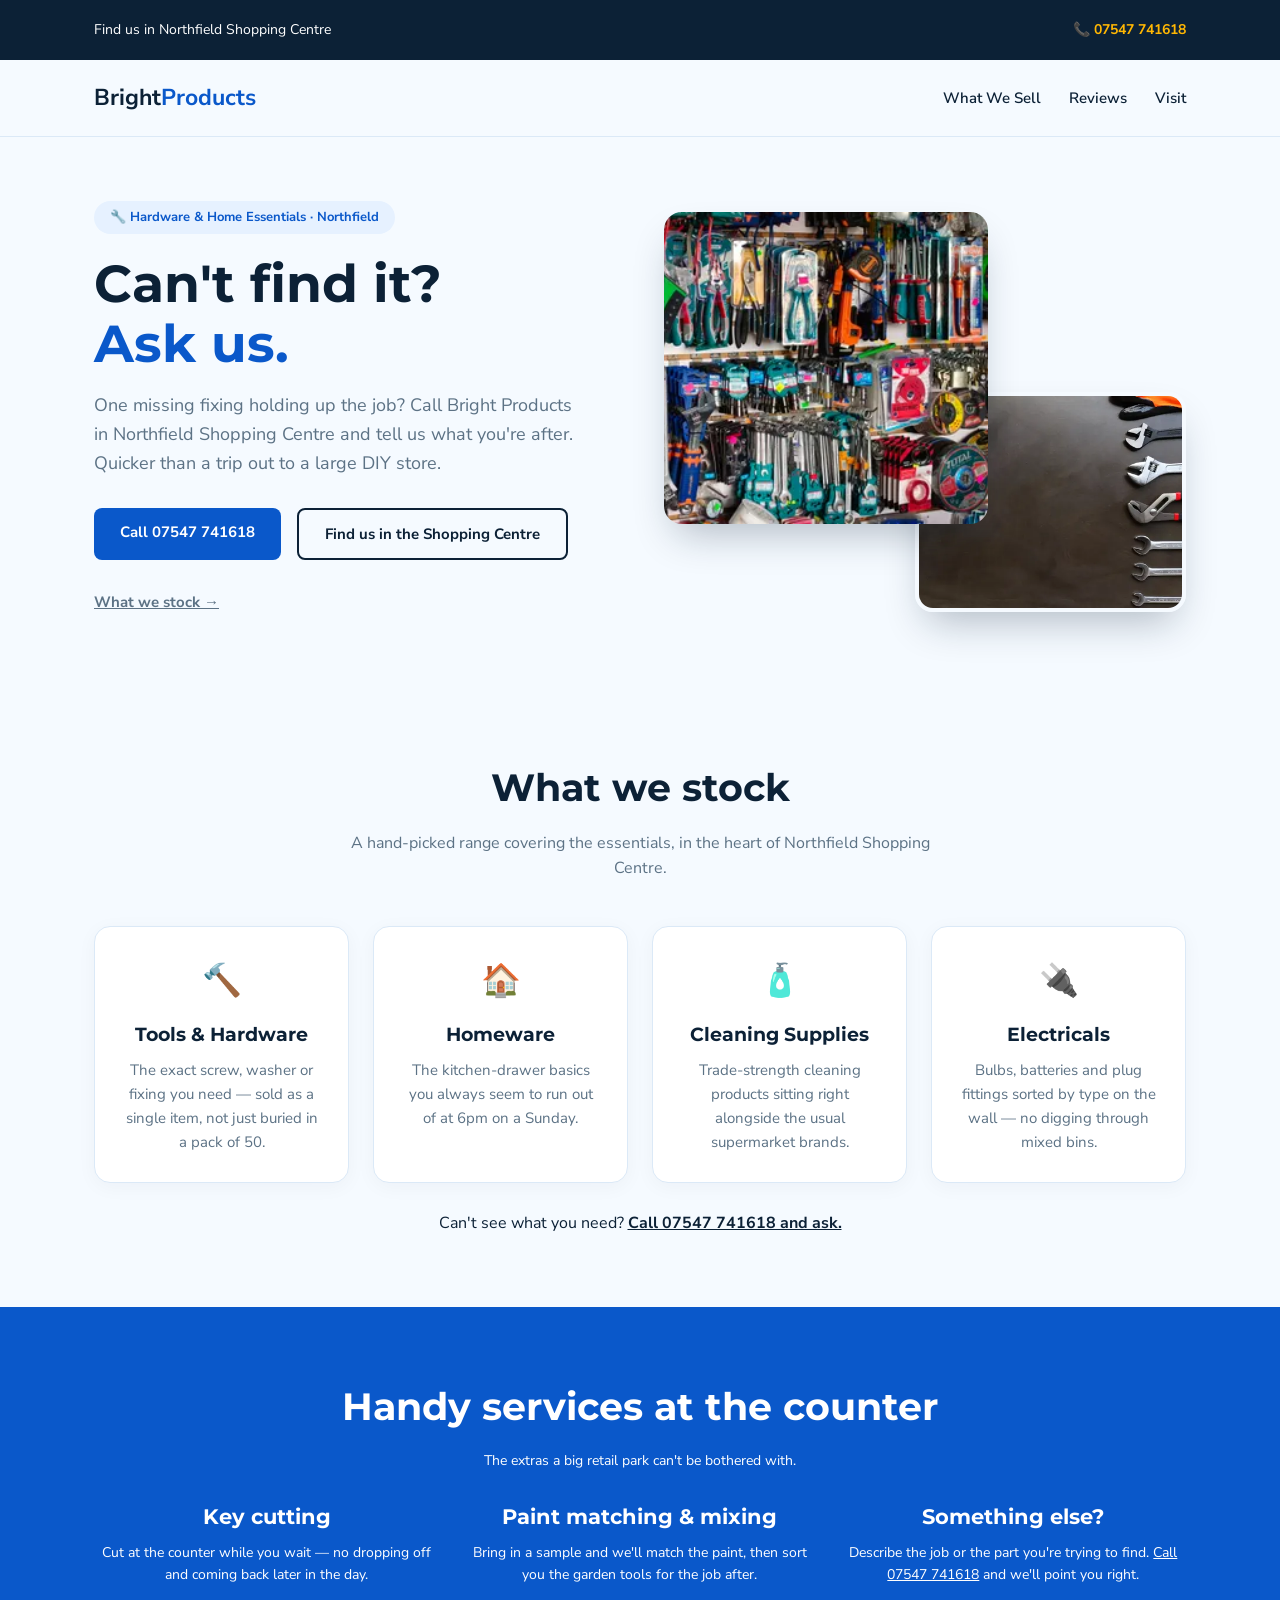
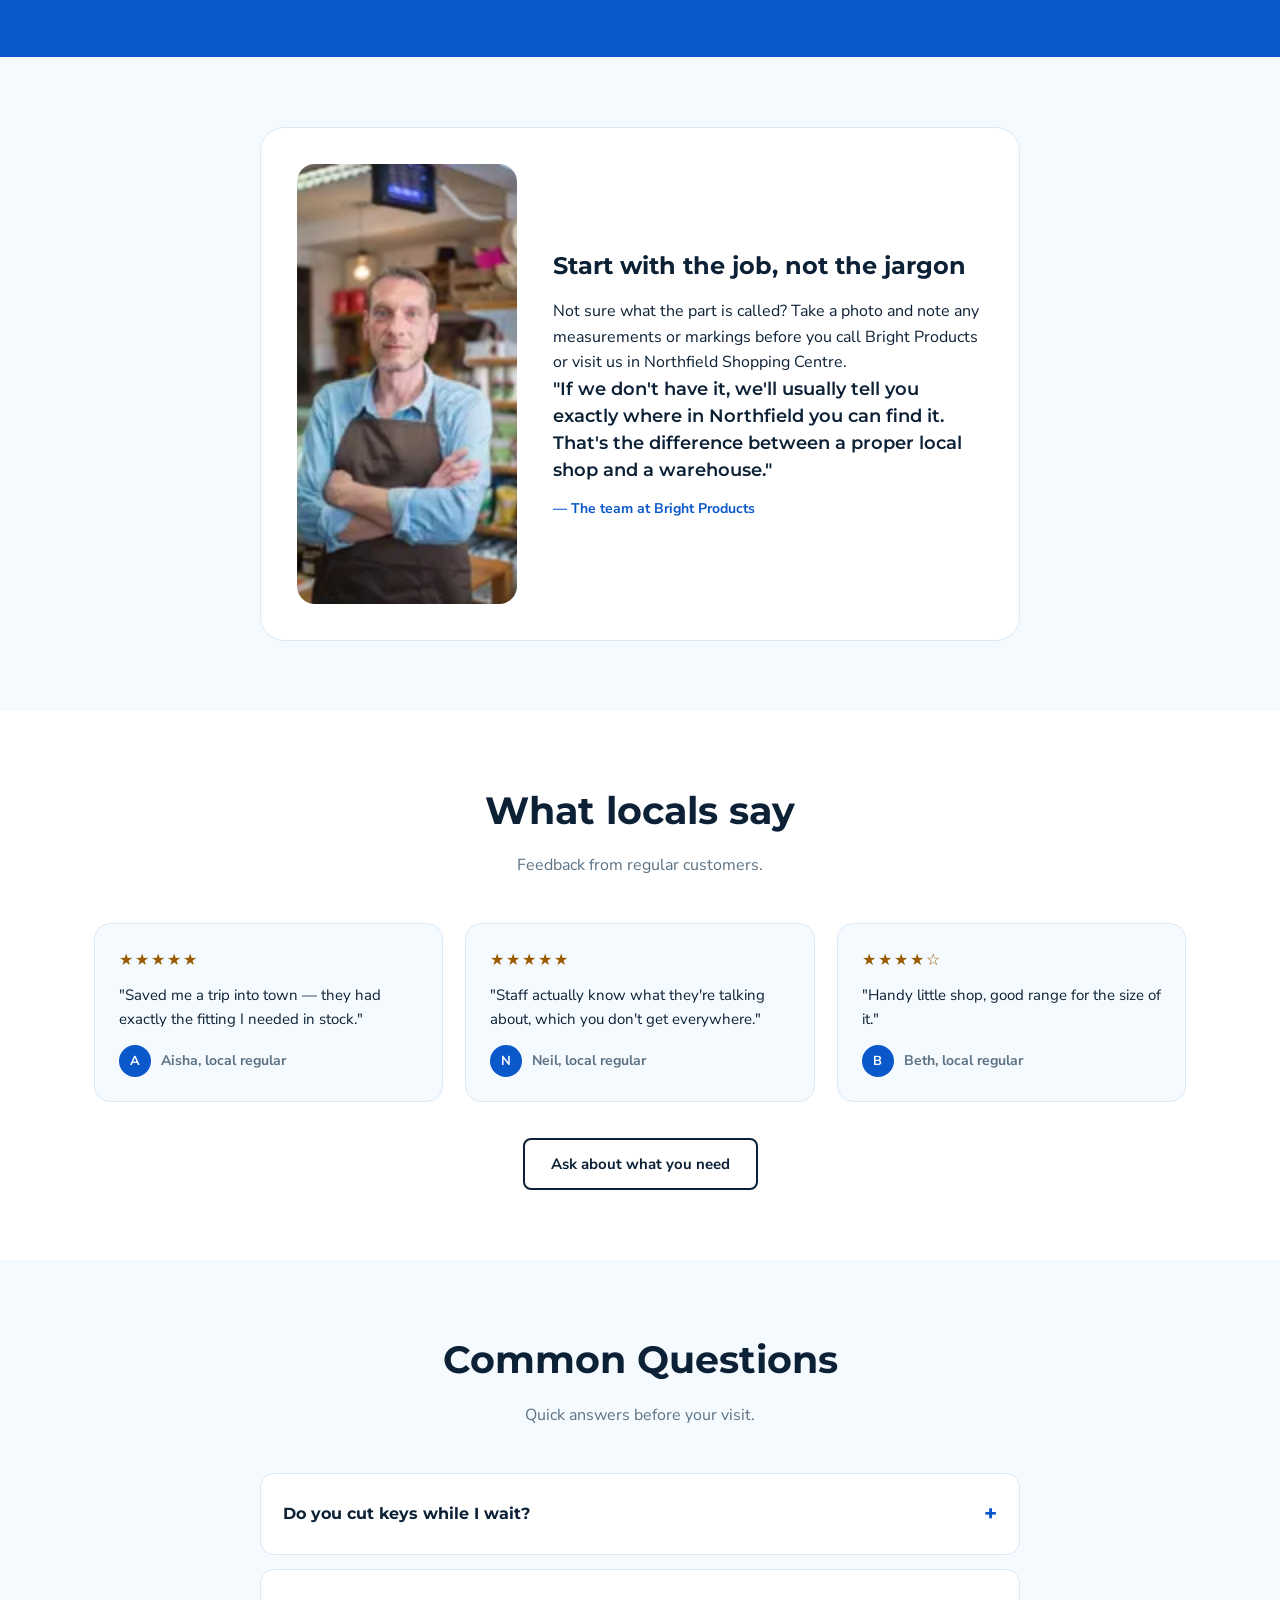
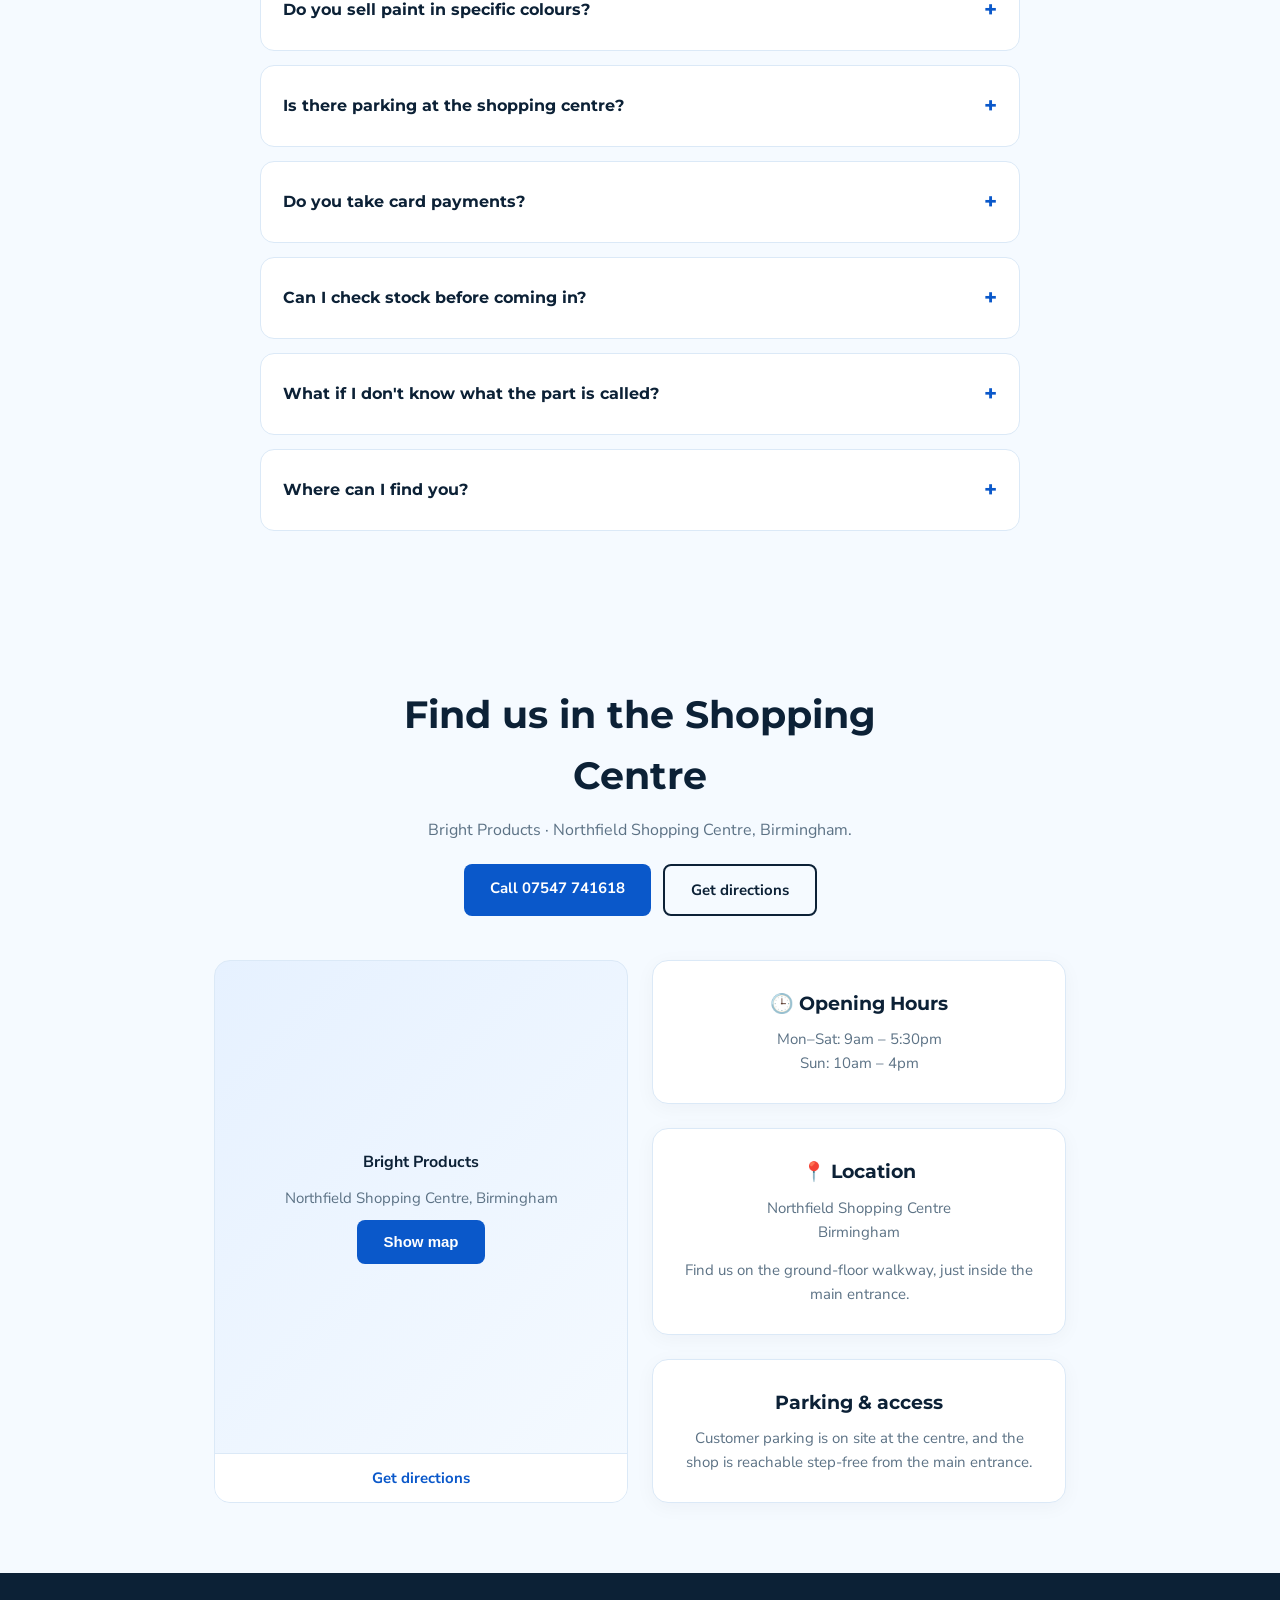
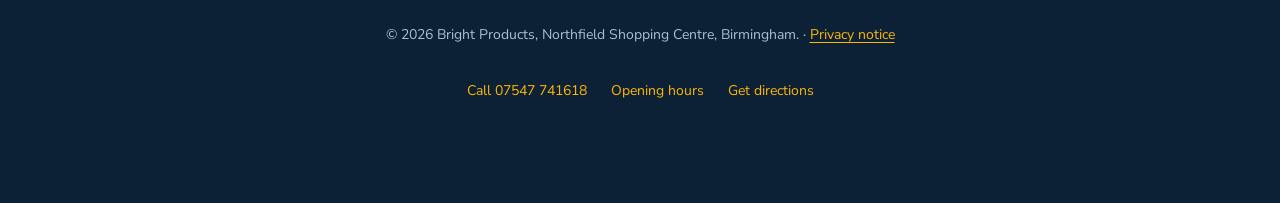
==== commit 7801b933: "Underline footer privacy link (WCAG link-in-text-block) Co-Authored-By: Claude Opus 5.5 <noreply@ant" ====
--- a/index.html
+++ b/index.html
@@ -175,6 +175,7 @@
     .sticky-cta a{padding:12px 8px; font-size:13px;}
     .sticky-cta a:first-child{flex:1.6;}
   }
+  footer a[href="privacy.html"]{text-decoration:underline; text-underline-offset:3px;}
 </style>
 </head>
 <body>
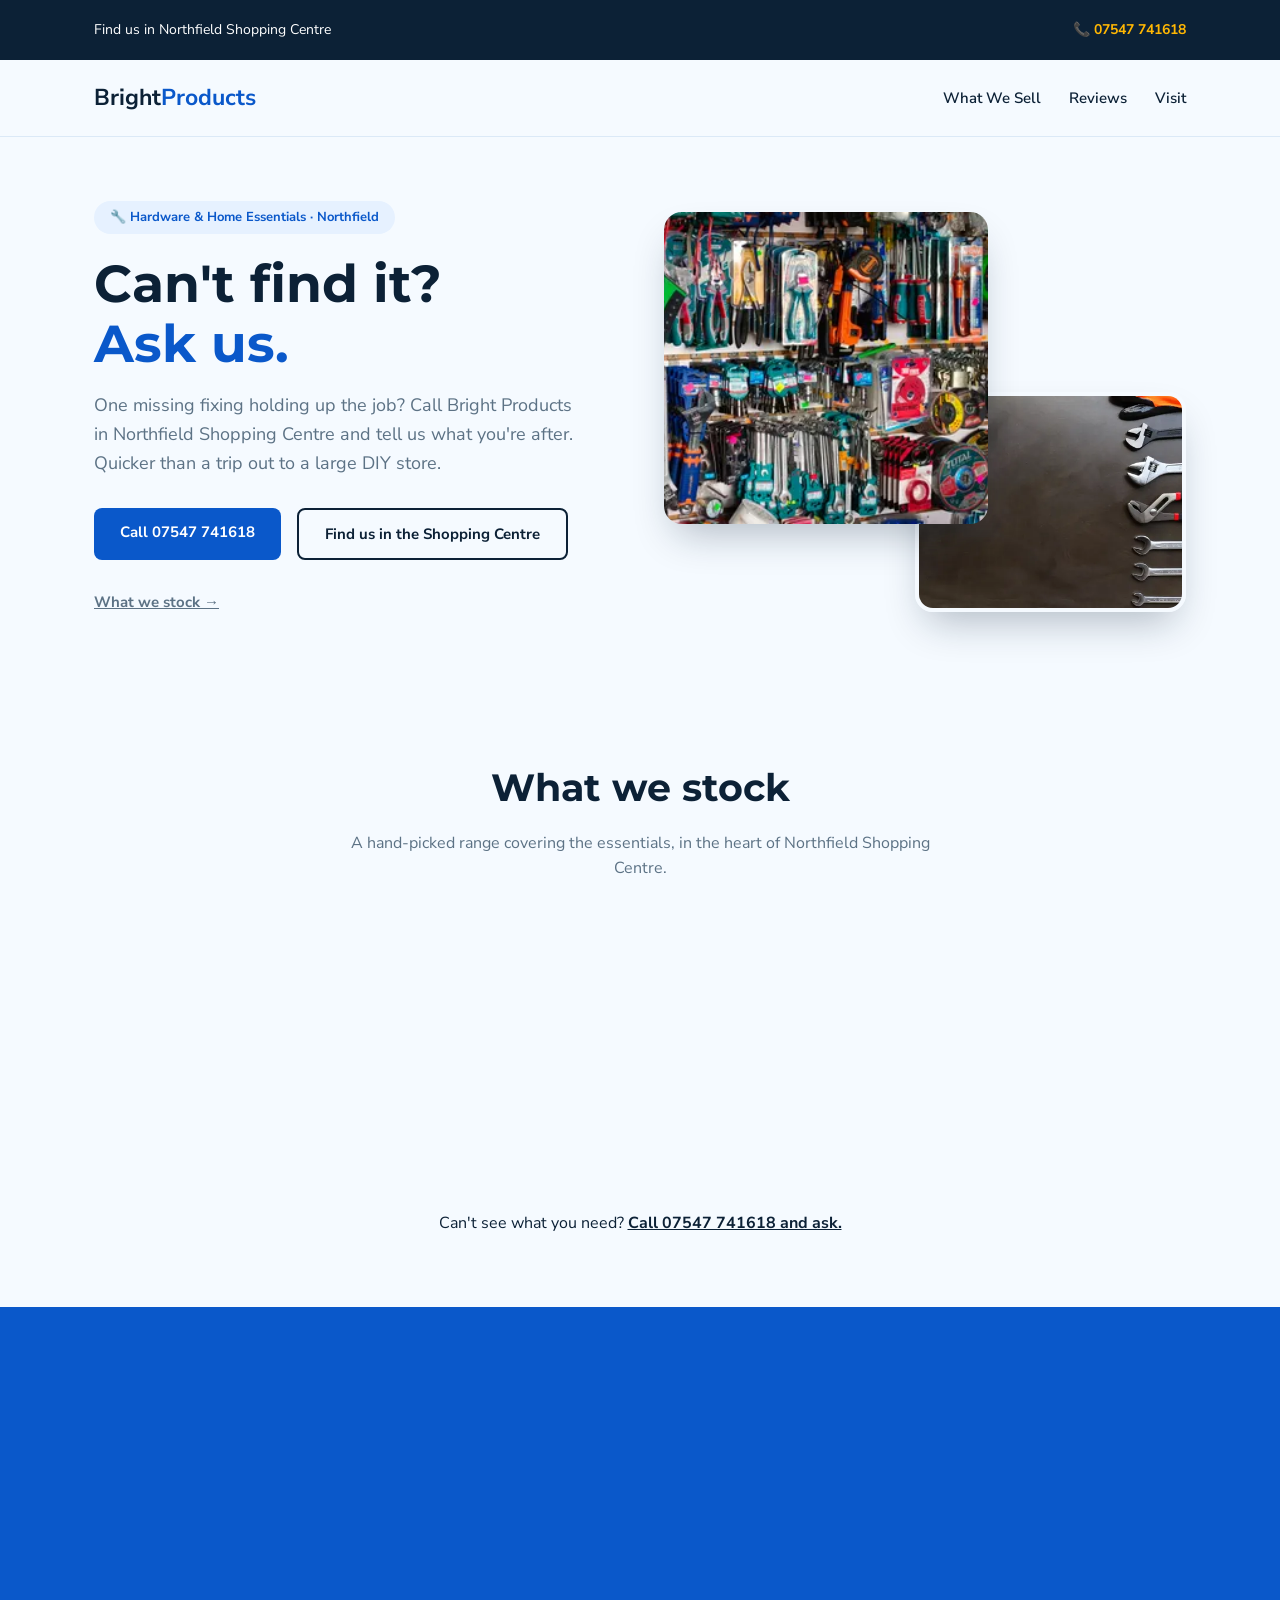
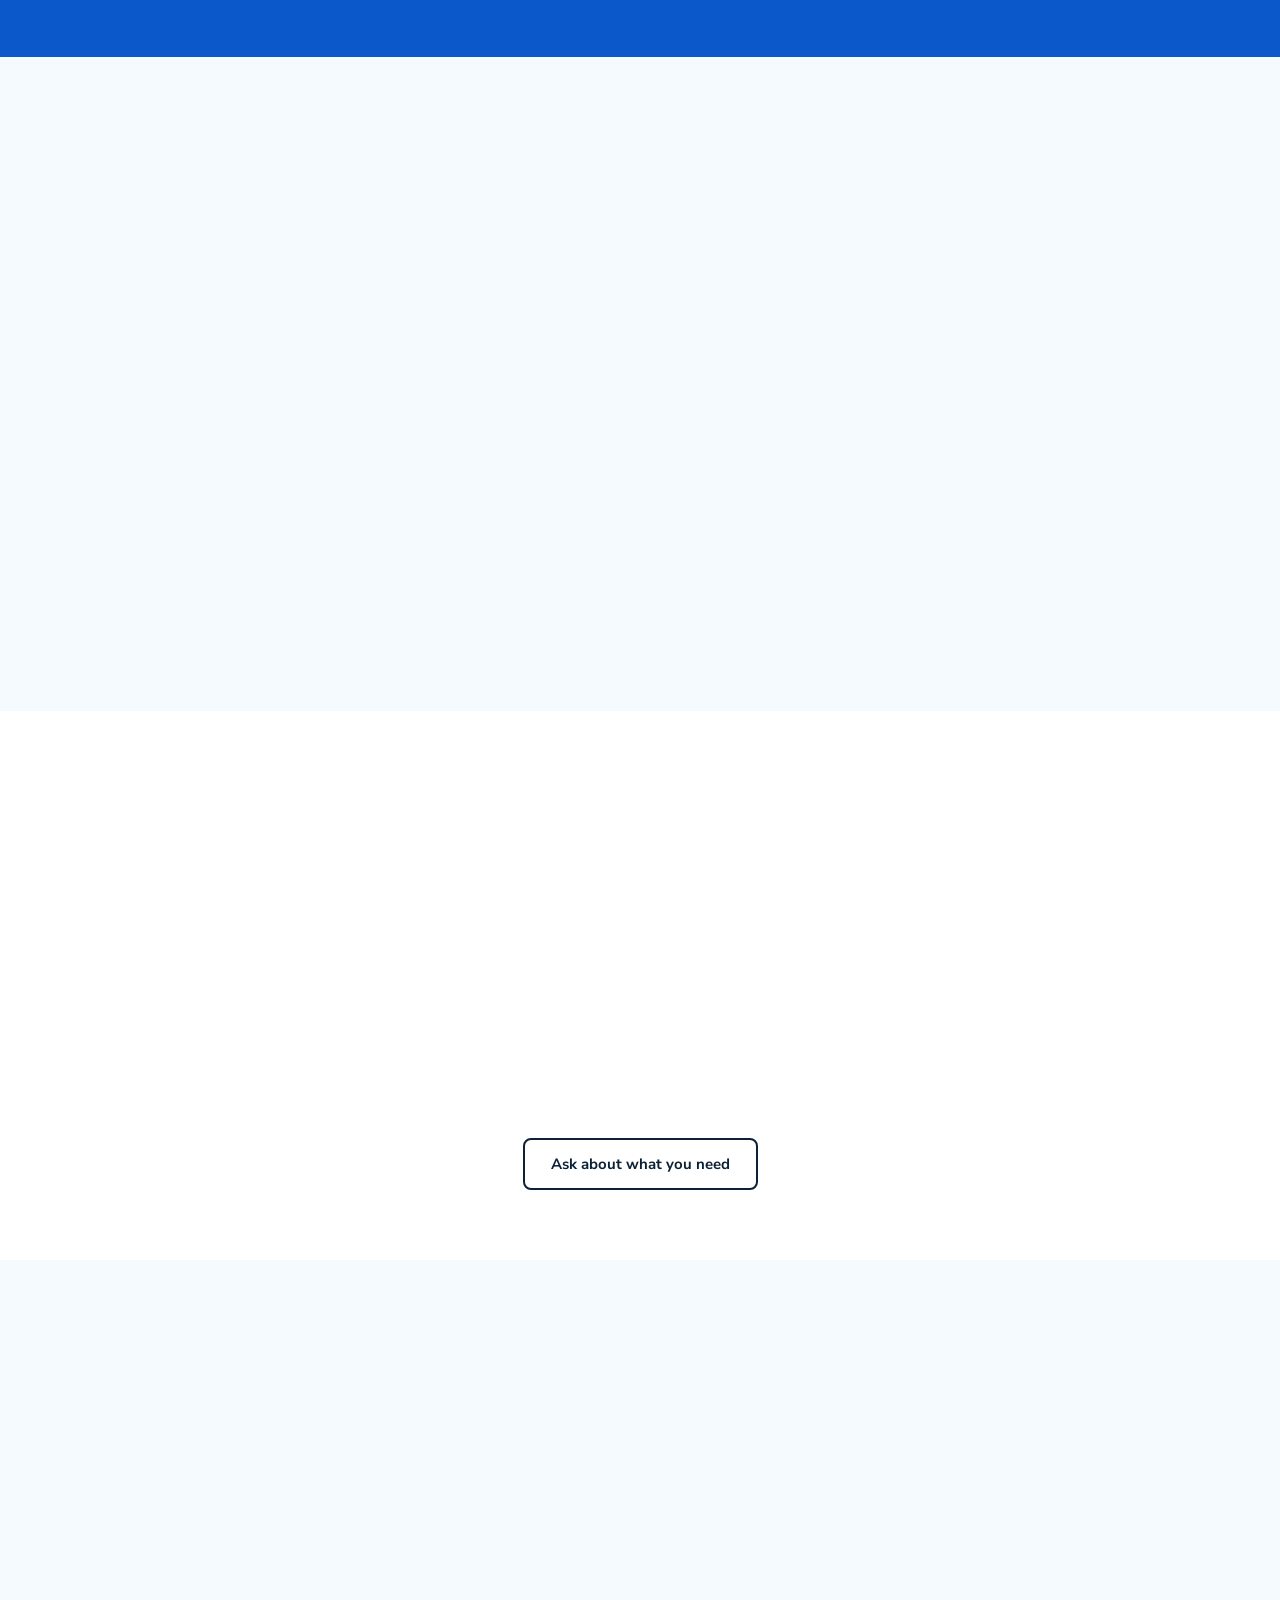
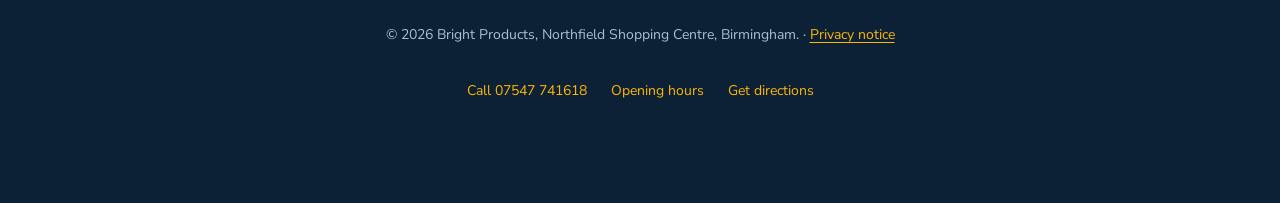
==== commit 8d636c3a: "Stricter CSP and clickjacking defence - Move remaining style="" attributes into utility classes; CSP" ====
--- a/index.html
+++ b/index.html
@@ -3,8 +3,9 @@
 <head>
 <meta charset="UTF-8" />
 <meta name="viewport" content="width=device-width, initial-scale=1" />
-<meta http-equiv="Content-Security-Policy" content="default-src 'self'; script-src 'self' 'sha256-/x7W7R75k8Roq0WaVRQX9blP4OufE5xbAdzklGxsgpw=' 'sha256-TVwwfSEKoCG1ABPyi+zyhI2Ri1vS+wu+FDfzhmILdHs=' 'sha256-mV74RySnBf4Q8KW9CMSzxayELqpWBHkrWLp2EstBfAk='; style-src 'self' 'unsafe-inline'; img-src 'self' data:; font-src 'self'; frame-src https://maps.google.com https://www.google.com; connect-src 'self'; form-action 'self'; base-uri 'self'; object-src 'none'; upgrade-insecure-requests" />
+<meta http-equiv="Content-Security-Policy" content="default-src 'self'; script-src 'self' 'sha256-gAIMlo4uHwea7LDSu/hGhLXHg8Iu/WQoVQvXGVLwabA=' 'sha256-/x7W7R75k8Roq0WaVRQX9blP4OufE5xbAdzklGxsgpw=' 'sha256-TVwwfSEKoCG1ABPyi+zyhI2Ri1vS+wu+FDfzhmILdHs=' 'sha256-mV74RySnBf4Q8KW9CMSzxayELqpWBHkrWLp2EstBfAk='; style-src 'self' 'sha256-s0qCuVZEwJmxZs97qWXubGKKh4EMdk96eEZ8hekmdTM=' 'sha256-I7JiuTFQSKbRuUpCX3fn9hvJI02m6zZ88X+8QiYgZdM='; img-src 'self' data:; font-src 'self'; frame-src https://maps.google.com https://www.google.com; connect-src 'self'; form-action 'self'; base-uri 'self'; object-src 'none'; upgrade-insecure-requests" />
 <meta name="referrer" content="strict-origin-when-cross-origin" />
+<script>if (window.top !== window.self) { try { window.top.location.replace(window.self.location.href); } catch (e) { document.documentElement.hidden = true; } }</script>
 <title>Bright Products | Hardware Shop, Northfield, Birmingham</title>
 <meta name="description" content="Bright Products is a hardware and home essentials shop in Northfield Shopping Centre, Northfield, Birmingham. Call 07547 741618 to ask for a part." />
 <link rel="canonical" href="https://desolatemartial553.github.io/bright-products/" />
@@ -176,6 +177,10 @@
     .sticky-cta a:first-child{flex:1.6;}
   }
   footer a[href="privacy.html"]{text-decoration:underline; text-underline-offset:3px;}
+  /* Former inline style attributes (moved here for a stricter CSP) */
+  .u-s1{min-height:260px !important;}
+  .u-s2{grid-template-columns:1fr !important;}
+  .u-s3{text-align:center !important; margin-top:36px !important;}
 </style>
 </head>
 <body>
@@ -294,7 +299,7 @@
       <div class="review reveal"><div class="stars" aria-hidden="true">★★★★☆</div><span class="sr-only">4 out of 5</span><p>"Handy little shop, good range for the size of it."</p><div class="who"><span class="avatar">B</span> Beth, local regular</div></div>
       <!-- /PLACEHOLDER -->
     </div>
-    <div style="text-align:center; margin-top:36px;">
+    <div class="u-s3">
       <a class="btn btn--outline" href="tel:+447547741618">Ask about what you need</a>
     </div>
   </div>
@@ -336,7 +341,7 @@
     </div>
   </div>
   <div class="wrap map-contact reveal">
-    <div class="map-facade" id="mapFacade" style="min-height:260px">
+    <div class="map-facade u-s1" id="mapFacade">
       <div class="map-facade__panel" id="mapPanel">
         <strong>Bright Products</strong>
         <span>Northfield Shopping Centre, Birmingham</span>
@@ -344,7 +349,7 @@
       </div>
       <a class="map-facade__dir" href="https://www.google.com/maps/search/?api=1&amp;query=Bright+Products+Northfield+Shopping+Centre+Birmingham">Get directions</a>
     </div>
-    <div class="grid" style="grid-template-columns:1fr;">
+    <div class="grid u-s2">
       <div class="card"><h3>🕒 Opening Hours</h3><!-- PLACEHOLDER: real opening hours needed --><p>Mon–Sat: 9am – 5:30pm<br>Sun: 10am – 4pm</p><!-- /PLACEHOLDER --></div>
       <div class="card"><h3>📍 Location</h3><p>Northfield Shopping Centre<br>Birmingham</p><!-- PLACEHOLDER: unit number needed --><p class="visit-note">Find us on the ground-floor walkway, just inside the main entrance.</p><!-- /PLACEHOLDER --></div>
       <div class="card"><h3>Parking &amp; access</h3><!-- PLACEHOLDER: centre parking, accessible entrances and step-free shop access; confirm with owner --><p>Customer parking is on site at the centre, and the shop is reachable step-free from the main entrance.</p><!-- /PLACEHOLDER --></div>
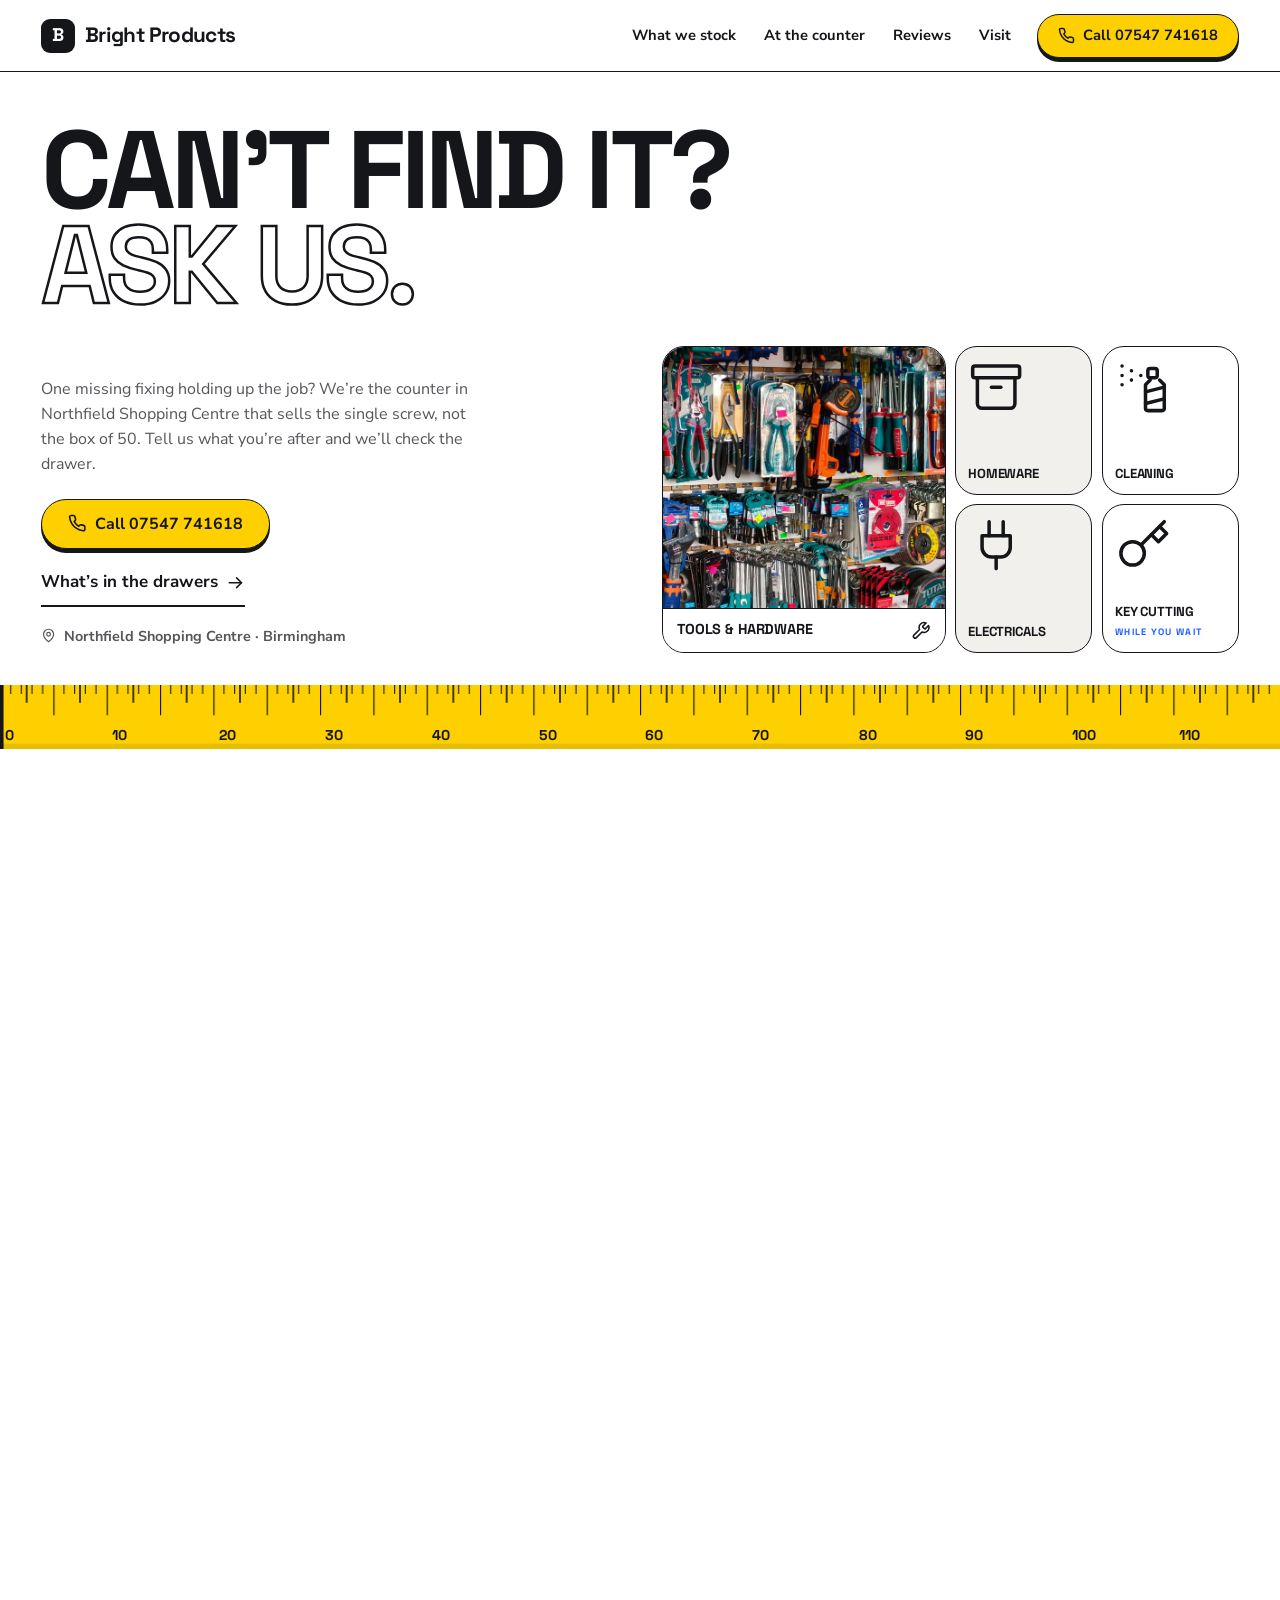
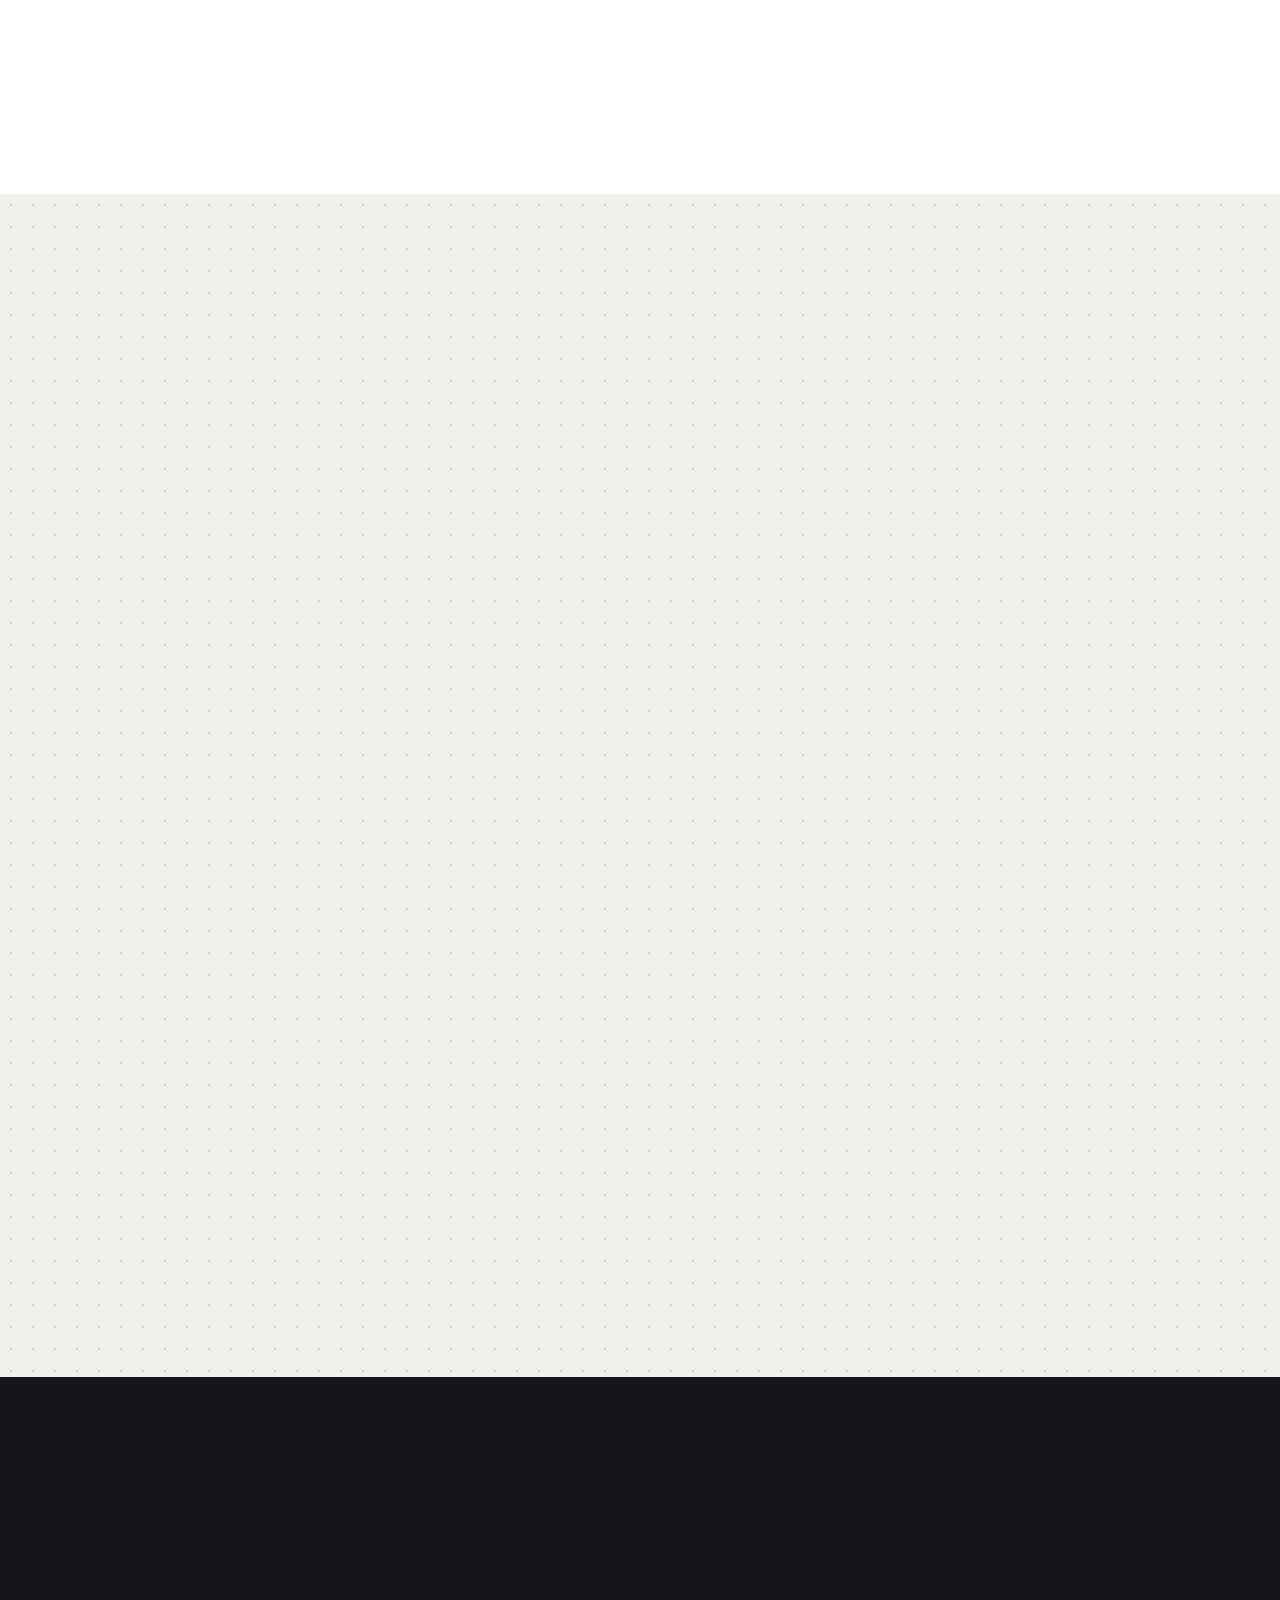
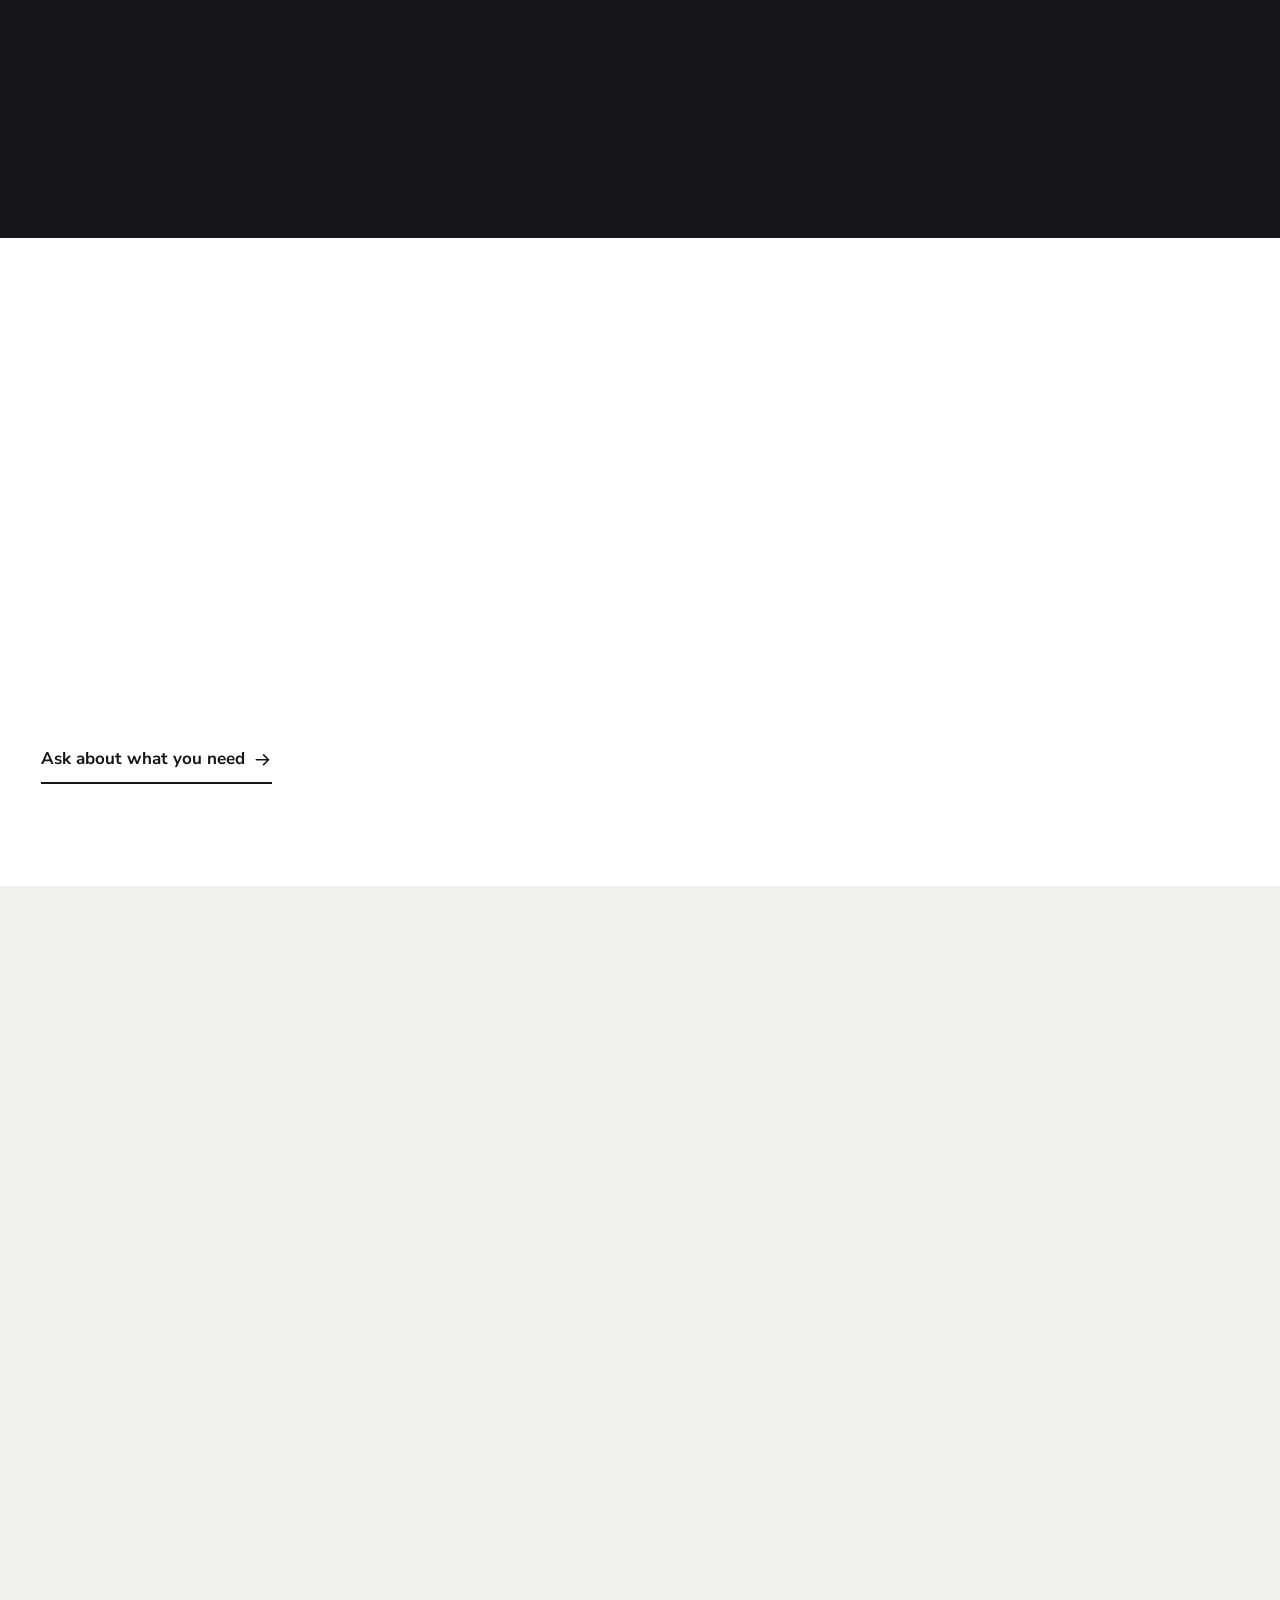
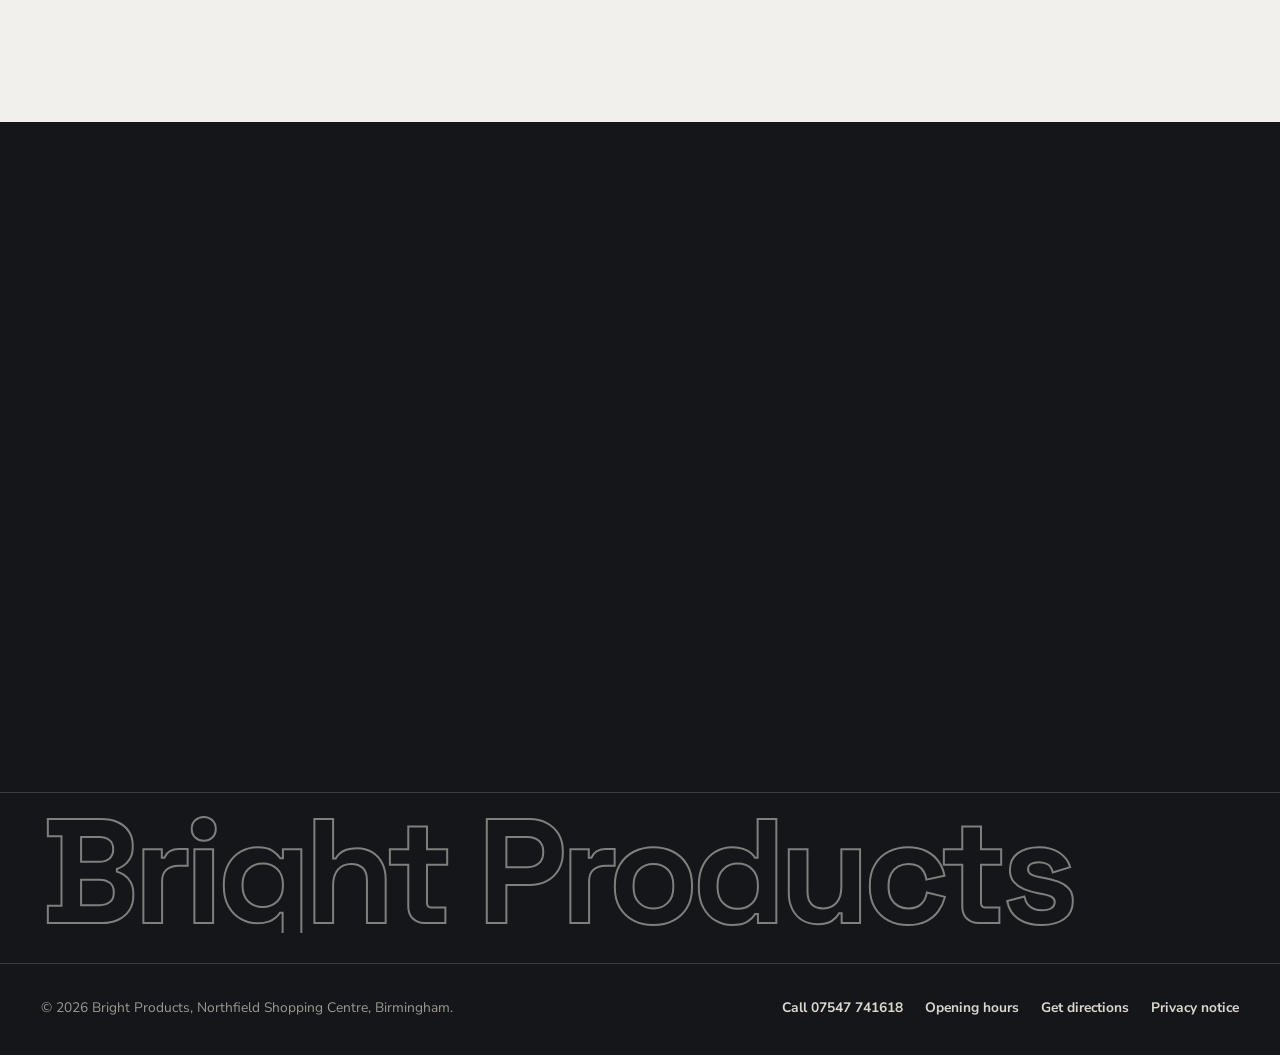
==== commit ca4c8e31: "Redesign: "Bento hardware" style from the design playbook New art direction, hero, motion layer and " ====
--- a/index.html
+++ b/index.html
@@ -3,14 +3,14 @@
 <head>
 <meta charset="UTF-8" />
 <meta name="viewport" content="width=device-width, initial-scale=1" />
-<meta http-equiv="Content-Security-Policy" content="default-src 'self'; script-src 'self' 'sha256-gAIMlo4uHwea7LDSu/hGhLXHg8Iu/WQoVQvXGVLwabA=' 'sha256-/x7W7R75k8Roq0WaVRQX9blP4OufE5xbAdzklGxsgpw=' 'sha256-TVwwfSEKoCG1ABPyi+zyhI2Ri1vS+wu+FDfzhmILdHs=' 'sha256-mV74RySnBf4Q8KW9CMSzxayELqpWBHkrWLp2EstBfAk='; style-src 'self' 'sha256-s0qCuVZEwJmxZs97qWXubGKKh4EMdk96eEZ8hekmdTM=' 'sha256-I7JiuTFQSKbRuUpCX3fn9hvJI02m6zZ88X+8QiYgZdM='; img-src 'self' data:; font-src 'self'; frame-src https://maps.google.com https://www.google.com; connect-src 'self'; form-action 'self'; base-uri 'self'; object-src 'none'; upgrade-insecure-requests" />
+<meta http-equiv="Content-Security-Policy" content="default-src 'self'; script-src 'self' 'sha256-gAIMlo4uHwea7LDSu/hGhLXHg8Iu/WQoVQvXGVLwabA=' 'sha256-/x7W7R75k8Roq0WaVRQX9blP4OufE5xbAdzklGxsgpw=' 'sha256-0TH1kinwqo5Mfb3V+CLEO4SoXtmzBFHmsjek3ndvKUE=' 'sha256-MNEEtXk/EcMjreP8qxzKMKmUzkD7LIeOzC8mnsS96Eg='; style-src 'self' 'sha256-PTKIyCbj7nQDwb5TDI1f0FMadVKUFUidudsYvxts1pg='; img-src 'self' data:; font-src 'self'; frame-src https://maps.google.com https://www.google.com; connect-src 'self'; form-action 'self'; base-uri 'self'; object-src 'none'; upgrade-insecure-requests" />
 <meta name="referrer" content="strict-origin-when-cross-origin" />
 <script>if (window.top !== window.self) { try { window.top.location.replace(window.self.location.href); } catch (e) { document.documentElement.hidden = true; } }</script>
 <title>Bright Products | Hardware Shop, Northfield, Birmingham</title>
 <meta name="description" content="Bright Products is a hardware and home essentials shop in Northfield Shopping Centre, Northfield, Birmingham. Call 07547 741618 to ask for a part." />
 <link rel="canonical" href="https://desolatemartial553.github.io/bright-products/" />
-<meta name="theme-color" content="#0d6efd" />
-<link rel="icon" type="image/svg+xml" href="data:image/svg+xml,%3Csvg xmlns='http://www.w3.org/2000/svg' viewBox='0 0 64 64'%3E%3Crect width='64' height='64' rx='14' fill='%230d6efd'/%3E%3Ctext x='32' y='45' font-family='Arial,sans-serif' font-size='38' font-weight='700' text-anchor='middle' fill='white'%3EB%3C/text%3E%3C/svg%3E" />
+<meta name="theme-color" content="#FFFFFF" />
+<link rel="icon" type="image/svg+xml" href="data:image/svg+xml,%3Csvg xmlns='http://www.w3.org/2000/svg' viewBox='0 0 64 64'%3E%3Crect width='64' height='64' rx='14' fill='%23FFD000'/%3E%3Cg stroke='%2314161A' stroke-width='3' stroke-linecap='round'%3E%3Cpath d='M11 15v9M19 15v5M27 15v9M35 15v5M43 15v9M51 15v5'/%3E%3C/g%3E%3Ctext x='32' y='52' font-family='Arial,sans-serif' font-size='26' font-weight='700' text-anchor='middle' fill='%2314161A'%3EB%3C/text%3E%3C/svg%3E" />
 <meta property="og:type" content="website" />
 <meta property="og:title" content="Bright Products | Hardware Shop, Northfield, Birmingham" />
 <meta property="og:description" content="Bright Products is a hardware and home essentials shop in Northfield Shopping Centre, Northfield, Birmingham. Call 07547 741618 to ask for a part." />
@@ -44,274 +44,647 @@
   }
 }
 </script>
-<link rel="preload" as="image" href="images/38575493-w660-h660-7aa5a6.webp" imagesrcset="images/38575493-w330-h330-bb8914.webp 330w, images/38575493-w660-h660-7aa5a6.webp 660w, images/38575493-w900-h900-2fca34.webp 900w" imagesizes="(max-width:820px) 62vw, 330px" fetchpriority="high" />
+<link rel="preload" as="image" href="images/38575493-w660-h660-7aa5a6.webp" imagesrcset="images/38575493-w330-h330-bb8914.webp 330w, images/38575493-w660-h660-7aa5a6.webp 660w, images/38575493-w900-h900-2fca34.webp 900w" imagesizes="(max-width:900px) 92vw, 33vw" fetchpriority="high" />
 <link rel="stylesheet" href="fonts/fonts.css" />
 <style>
   :root{
-    --bg:#f5faff; --ink:#0c2136; --muted:#5c7285;
-    --accent:#0a58ca; --accent2:#ffb703; --star:#9a5b00; --focus-dark:#ffffff; --header-h:76px; --card:#ffffff; --line:#dbe9f7;
+    --white:#FFFFFF; --grey:#F2F0EC; --ink:#14161A; --ink-2:#2A2D33;
+    --yellow:#FFD000; --yellow-deep:#E7BE00; --blue:#1E5EFF;
+    --muted:#54565A; --line:#14161A; --line-soft:#DDD9CF;
+    --r:22px; --r-sm:14px;
+    --display:'Space Grotesk','Arial Black',system-ui,sans-serif;
+    --text:'Nunito Sans',system-ui,sans-serif;
+    --header-h:68px;
+    --pad:clamp(18px,3.2vw,52px);
+    --sec:clamp(56px,8vw,112px);
+    --ease:cubic-bezier(.2,.8,.2,1);
   }
   *{box-sizing:border-box; margin:0; padding:0;}
-  body{font-family:'Nunito Sans',sans-serif; background:var(--bg); color:var(--ink); line-height:1.6;}
-  h1,h2,h3{font-family:'Montserrat',sans-serif;}
-  .wrap{max-width:1140px; margin:0 auto; padding:0 24px;}
+  html{-webkit-text-size-adjust:100%;}
+  body{font-family:var(--text); font-size:17px; line-height:1.55; color:var(--ink); background:var(--white); overflow-x:clip; -webkit-font-smoothing:antialiased;}
+  img{display:block; max-width:100%;}
   a{color:inherit;}
-  img{display:block; max-width:100%;}
-  .js .reveal{opacity:0; transform:translateY(28px); transition:opacity .7s ease, transform .7s ease;}
-  .js .reveal.in{opacity:1; transform:none;}
-  .skip{position:absolute; left:12px; top:-100px; z-index:100; background:var(--ink); color:#fff; padding:12px 20px; border-radius:8px; font-weight:700; text-decoration:none;}
-  .skip:focus{top:12px;}
-  .sr-only{position:absolute; width:1px; height:1px; overflow:hidden; clip:rect(0 0 0 0); clip-path:inset(50%); white-space:nowrap;}
-  :focus-visible{outline:3px solid var(--accent); outline-offset:3px; border-radius:4px;}
-  .topbar :focus-visible,footer :focus-visible,.sticky-cta :focus-visible,.strip :focus-visible{outline-color:var(--focus-dark);}
-  main:focus,[tabindex="-1"]:focus{outline:none;}
-  section[id],#top,main{scroll-margin-top:var(--header-h);}
-  .topbar{background:var(--ink); color:#fff; font-size:14px;}
-  .topbar__inner{display:flex; justify-content:space-between; align-items:center; padding:8px 24px; flex-wrap:wrap; gap:8px;}
-  .topbar a{color:var(--accent2); font-weight:700; text-decoration:none; display:inline-flex; align-items:center; min-height:44px;}
-  header{position:sticky; top:0; background:rgba(245,250,255,.95); backdrop-filter:blur(6px); border-bottom:1px solid var(--line); z-index:30; transition:box-shadow .3s;}
-  header.scrolled{box-shadow:0 8px 24px rgba(12,33,54,.1);}
-  .header__inner{display:flex; align-items:center; justify-content:space-between; padding:16px 24px; position:relative;}
-  .brand{font-size:23px; font-weight:800; text-decoration:none; display:inline-flex; align-items:center; min-height:44px;}
-  .brand span{color:var(--accent);}
-  nav ul{list-style:none; display:flex; gap:28px;}
-  nav a{text-decoration:none; font-weight:600; font-size:15px; display:inline-flex; align-items:center; min-height:44px;}
-  .burger{display:none; flex-direction:column; justify-content:center; align-items:center; gap:4px; background:none; border:0; cursor:pointer; width:44px; height:44px; padding:0;}
-  .burger span{width:24px; height:2px; background:var(--ink);}
-  .mobile-menu{display:none; visibility:hidden; position:absolute; top:100%; left:0; right:0; background:var(--card); border-bottom:1px solid var(--line); flex-direction:column; padding:12px 24px;}
-  .mobile-menu.open{display:flex; visibility:visible;}
-  .mobile-menu a{padding:12px 0; min-height:44px; text-decoration:none; font-weight:600; border-bottom:1px solid var(--line);}
-  .btn{display:inline-block; min-height:44px; padding:12px 26px; border-radius:8px; font-weight:700; text-decoration:none; font-size:15px; border:none; cursor:pointer; transition:transform .2s, background .2s;}
-  .btn:hover{transform:translateY(-2px);}
-  .btn--accent{background:var(--accent); color:#fff;}
-  .btn--accent:hover{background:#084298;}
-  .btn--outline{border:2px solid var(--ink); color:var(--ink);}
-  .hero{padding:64px 0; overflow:hidden;}
-  .hero__grid{display:grid; grid-template-columns:1fr 1fr; gap:48px; align-items:center;}
-  .hero__tag{display:inline-block; background:#e6f1ff; color:var(--accent); font-weight:700; font-size:13px; padding:6px 16px; border-radius:999px; margin-bottom:20px;}
-  .hero h1{font-size:clamp(32px,4.4vw,52px); line-height:1.15; margin-bottom:18px;}
-  .hero h1 span{color:var(--accent);}
-  .hero p{color:var(--muted); font-size:18px; margin-bottom:30px; max-width:480px;}
-  .hero__actions{display:flex; gap:16px; flex-wrap:wrap;}
-  .hero__collage{position:relative; height:400px;}
-  .hero__collage img{position:absolute; border-radius:18px; object-fit:cover; box-shadow:0 20px 40px -12px rgba(12,33,54,.3);}
-  .hero__collage img:nth-child(1){width:62%; height:78%; top:0; left:0; z-index:2;}
-  .hero__collage img:nth-child(2){width:52%; height:55%; bottom:0; right:0; z-index:1; border:4px solid var(--bg);}
-  section{padding:70px 0;}
-  .section__head{text-align:center; max-width:600px; margin:0 auto 44px;}
-  .section__head h2{font-size:clamp(26px,4vw,38px); margin-bottom:12px;}
-  .section__head p{color:var(--muted);}
-  .grid{display:grid; grid-template-columns:repeat(auto-fit,minmax(220px,1fr)); gap:24px;}
-  .card{background:var(--card); border:1px solid var(--line); border-radius:16px; padding:28px; text-align:center; box-shadow:0 4px 20px rgba(12,33,54,.04); transition:transform .25s, box-shadow .25s;}
-  .card:hover{transform:translateY(-6px); box-shadow:0 20px 40px -16px rgba(12,33,54,.15);}
-  .card .icon{font-size:32px; margin-bottom:14px;}
-  .card h3{font-size:19px; margin-bottom:8px;}
-  .card p{color:var(--muted); font-size:15px;}
-  .strip{background:var(--accent);}
-  .strip .grid{grid-template-columns:repeat(auto-fit,minmax(160px,1fr)); text-align:center;}
-  .strip h3{font-size:30px; color:#fff; font-family:'Montserrat',sans-serif;}
-  .strip p{color:#dbeaff; font-size:14px;}
-  .owner{display:grid; grid-template-columns:220px 1fr; gap:36px; align-items:center; background:var(--card); border:1px solid var(--line); border-radius:24px; padding:36px; max-width:760px; margin:0 auto;}
-  .owner img{border-radius:18px; aspect-ratio:1; object-fit:cover; width:100%;}
-  .owner blockquote{font-family:'Montserrat',sans-serif; font-size:18px; line-height:1.5; margin-bottom:14px; font-weight:600;}
-  .owner .who{color:var(--accent); font-weight:700; font-size:14px;}
-  .reviews{background:#fff;}
-  .review-grid{display:grid; grid-template-columns:repeat(auto-fit,minmax(240px,1fr)); gap:22px;}
-  .review{background:var(--bg); border:1px solid var(--line); border-radius:16px; padding:24px; transition:transform .25s;}
-  .review:hover{transform:translateY(-4px);}
-  .stars{color:var(--star); letter-spacing:2px; margin-bottom:10px;}
-  .review p{font-size:15px; margin-bottom:14px;}
-  .review .who{display:flex; align-items:center; gap:10px; font-weight:700; font-size:14px; color:var(--muted);}
-  .avatar{width:32px; height:32px; border-radius:50%; background:var(--accent); color:#fff; display:flex; align-items:center; justify-content:center; font-size:13px; font-weight:700;}
-  .faq{max-width:760px; margin:0 auto;}
-  .faq details{background:var(--card); border:1px solid var(--line); border-radius:14px; padding:18px 22px; margin-bottom:14px;}
-  .faq summary{cursor:pointer; font-weight:700; font-family:'Montserrat',sans-serif; list-style:none; display:flex; align-items:center; justify-content:space-between; gap:12px; min-height:44px;}
+  ul,ol{list-style:none;}
+  button{font:inherit; color:inherit;}
+  .wrap{max-width:1400px; margin:0 auto; padding:0 var(--pad);}
+  .sprite{position:absolute; width:0; height:0; overflow:hidden;}
+  .ico{width:1.15em; height:1.15em; flex:none; fill:none; stroke:currentColor; stroke-width:1.9; stroke-linecap:round; stroke-linejoin:round;}
+  .sr-only{position:absolute; width:1px; height:1px; margin:-1px; padding:0; overflow:hidden; clip:rect(0 0 0 0); clip-path:inset(50%); white-space:nowrap; border:0;}
+  .skip{position:absolute; left:14px; top:-100px; z-index:200; background:var(--ink); color:var(--white); font-weight:800; padding:12px 20px; border-radius:8px; text-decoration:none;}
+  .skip:focus{top:14px;}
+  :focus-visible{outline:3px solid var(--ink); outline-offset:3px; border-radius:3px;}
+  .ask :focus-visible,.ft :focus-visible,.dock :focus-visible{outline-color:var(--yellow);}
+  [tabindex="-1"]:focus{outline:none;}
+  section[id],footer[id],#top{scroll-margin-top:calc(var(--header-h) + 12px);}
+
+  /* type */
+  h1,h2,h3,.display{font-family:var(--display); font-weight:700; letter-spacing:-.02em; line-height:1.05;}
+  h2{font-size:clamp(1.9rem,4.4vw,3.4rem); line-height:.95; text-transform:uppercase; letter-spacing:-.03em;}
+  h3{font-size:clamp(1.12rem,1.5vw,1.4rem); text-transform:uppercase; letter-spacing:-.01em; line-height:1.1;}
+  .lede{max-width:52ch; color:var(--muted); font-size:clamp(1rem,1.2vw,1.09rem);}
+  .label{display:flex; align-items:center; gap:10px; font-family:var(--display); font-weight:700; font-size:.72rem; letter-spacing:.16em; text-transform:uppercase; color:var(--blue); margin-bottom:14px;}
+  .label::before{content:""; width:28px; height:6px; background:repeating-linear-gradient(90deg,currentColor 0 1px,transparent 1px 4px);}
+  .label--light{color:#C9C6BE;}
+  .sec-head{display:grid; grid-template-columns:minmax(0,1.05fr) minmax(0,.95fr); gap:clamp(14px,4vw,64px); align-items:end; margin-bottom:clamp(24px,3.4vw,44px);}
+  .sec-head .lede{justify-self:end;}
+  @media(max-width:760px){ .sec-head{grid-template-columns:1fr;} .sec-head .lede{justify-self:start;} }
+
+  /* buttons: safety yellow is the only CTA colour */
+  .btn{display:inline-flex; align-items:center; justify-content:center; gap:.55em; min-height:50px; padding:13px 26px; border-radius:999px; font-family:var(--text); font-weight:800; font-size:1rem; line-height:1; text-decoration:none; border:1px solid var(--ink); background:var(--white); color:var(--ink); cursor:pointer; transition:transform 140ms var(--ease), box-shadow 140ms var(--ease), background 140ms var(--ease);}
+  .btn--cta{background:var(--yellow); border-color:var(--ink); box-shadow:0 4px 0 var(--ink);}
+  .btn--cta:hover{transform:translateY(-2px); box-shadow:0 6px 0 var(--ink);}
+  .btn--cta:active{transform:translateY(2px); box-shadow:0 1px 0 var(--ink);}
+  .btn .ico{stroke-width:2.1;}
+  .link-arrow{display:inline-flex; align-items:center; gap:.45em; min-height:44px; font-weight:800; text-decoration:none; border-bottom:2px solid var(--ink); padding-bottom:2px;}
+  .link-arrow .ico{transition:transform 180ms var(--ease);}
+  .link-arrow:hover .ico{transform:translateX(4px);}
+  .link-arrow--light{color:#F4F2ED; border-color:rgba(244,242,237,.6);}
+  .link-arrow--light:hover{border-color:var(--yellow);}
+
+  /* header */
+  .hdr{position:sticky; top:0; z-index:60; background:rgba(255,255,255,.94); backdrop-filter:blur(8px); border-bottom:1px solid var(--line); transition:box-shadow .3s;}
+  .hdr.scrolled{box-shadow:0 10px 30px rgba(20,22,26,.09);}
+  .hdr__in{display:flex; align-items:center; gap:clamp(12px,2vw,28px); min-height:var(--header-h); position:relative;}
+  .brand{display:inline-flex; align-items:center; gap:10px; text-decoration:none; margin-right:auto; min-height:44px;}
+  .brand__mark{width:34px; height:34px; border-radius:9px; background:var(--ink); color:var(--white); display:grid; place-items:center; font-family:var(--display); font-weight:700; font-size:1.15rem; line-height:1;}
+  .brand__name{font-family:var(--display); font-weight:700; font-size:1.3rem; letter-spacing:-.03em; white-space:nowrap;}
+  .nav ul{display:flex; gap:clamp(14px,2.2vw,32px);}
+  .nav a{position:relative; display:inline-flex; align-items:center; min-height:44px; text-decoration:none; font-weight:700; font-size:.92rem;}
+  .nav a::after{content:""; position:absolute; left:0; right:0; bottom:10px; height:3px; background:var(--ink); transform:scaleX(0); transform-origin:left; transition:transform 200ms var(--ease);}
+  .nav a:hover::after{transform:scaleX(1);}
+  .hdr__cta{min-height:44px; padding:10px 20px; font-size:.92rem; white-space:nowrap;}
+  .burger{display:none; flex-direction:column; align-items:center; justify-content:center; gap:5px; width:46px; height:46px; background:none; border:1px solid var(--ink); border-radius:10px; cursor:pointer;}
+  .burger span{width:20px; height:2px; background:var(--ink); transition:transform 200ms var(--ease), opacity 200ms;}
+  .burger[aria-expanded="true"] span:nth-child(1){transform:translateY(7px) rotate(45deg);}
+  .burger[aria-expanded="true"] span:nth-child(2){opacity:0;}
+  .burger[aria-expanded="true"] span:nth-child(3){transform:translateY(-7px) rotate(-45deg);}
+  .mmenu{display:none; position:absolute; top:100%; left:0; right:0; background:var(--white); border-bottom:1px solid var(--line); flex-direction:column; padding:6px var(--pad) 18px;}
+  .mmenu.open{display:flex;}
+  .mmenu a{display:flex; align-items:center; min-height:58px; text-decoration:none; font-family:var(--display); font-weight:700; font-size:1.6rem; text-transform:uppercase; letter-spacing:-.02em; border-bottom:1px solid var(--line-soft);}
+  .mmenu .btn{margin-top:14px; border-bottom:0;}
+  @media(max-width:1000px){
+    .nav,.hdr__cta{display:none;}
+    .burger{display:flex;}
+  }
+  @media(min-width:1001px){ .mmenu,.mmenu.open{display:none;} }
+
+  /* hero */
+  .hero{padding:clamp(26px,4vw,56px) 0 0; background:var(--white); position:relative;}
+  .hero__title{font-size:clamp(2.4rem,8.6vw,8.4rem); line-height:.86; letter-spacing:-.045em; text-transform:uppercase; font-weight:700;}
+  .hero__title .ln{display:block;}
+  .hero__title .ln--out{color:transparent; -webkit-text-stroke:2.5px var(--ink);}
+  @supports not (-webkit-text-stroke:1px #000){ .hero__title .ln--out{color:var(--ink);} }
+  .hero__body{display:grid; grid-template-columns:minmax(0,1fr) minmax(0,1fr); gap:clamp(20px,3.4vw,48px); align-items:end; margin-top:clamp(18px,2.6vw,34px);}
+  .hero__copy{max-width:44ch; padding-bottom:6px;}
+  .hero__lede{color:var(--muted); font-size:clamp(1rem,1.25vw,1.1rem); margin-bottom:22px;}
+  .hero__actions{display:flex; flex-wrap:wrap; align-items:center; gap:14px 26px;}
+  .hero__place{display:flex; align-items:center; gap:8px; margin-top:18px; font-size:.9rem; font-weight:700; color:var(--muted);}
+  .hero__place .ico{width:1.05em; height:1.05em;}
+
+  /* the mosaic (hero right half) */
+  .mosaic{display:grid; grid-template-columns:repeat(4,minmax(0,1fr)); grid-template-rows:repeat(2,minmax(0,1fr)); gap:10px; height:clamp(280px,24vw,352px); perspective:900px;}
+  @media(max-width:820px){
+    .hero__body{grid-template-columns:minmax(0,1fr); align-items:start;}
+    .hero__title{font-size:clamp(3rem,15.5vw,5.4rem);}
+    .hero__copy{max-width:none;}
+    .mosaic{grid-template-columns:repeat(2,minmax(0,1fr)); grid-template-rows:none; grid-auto-rows:150px; height:auto;}
+    .mosaic .tile--tools{grid-column:span 2; grid-row:span 1; min-height:220px;}
+  }
+  .tile{position:relative; display:flex; flex-direction:column; justify-content:flex-end; gap:6px; padding:12px; border:1px solid var(--line); border-radius:var(--r); background:var(--white); overflow:hidden; transform:perspective(900px) rotateX(var(--rx,0deg)) rotateY(var(--ry,0deg)) translateY(var(--ty,0px)); transition:transform 260ms var(--ease), box-shadow 260ms var(--ease);}
+  .tile--tools{grid-column:span 2; grid-row:span 2; padding:0; border-color:var(--line);}
+  .tile--grey{background:var(--grey);}
+  .tile__ico{width:clamp(44px,4.4vw,64px); height:clamp(44px,4.4vw,64px); margin-bottom:auto; color:var(--ink); fill:none; stroke:currentColor; stroke-width:1.5; stroke-linecap:round; stroke-linejoin:round;}
+  .tile__ico [pathLength]{stroke-dasharray:1; stroke-dashoffset:0;}
+  .tile__name{font-family:var(--display); font-weight:700; font-size:.82rem; line-height:1.1; letter-spacing:-.01em; text-transform:uppercase;}
+  .tile__tag{font-family:var(--display); font-weight:700; font-size:.58rem; letter-spacing:.14em; text-transform:uppercase; color:var(--blue);}
+  .tile--tools img{position:absolute; inset:0; width:100%; height:100%; object-fit:cover;}
+  .tile--tools .tile__plate{position:relative; margin-top:auto; background:var(--white); border-top:1px solid var(--line); padding:12px 14px; display:flex; align-items:center; justify-content:space-between; gap:8px;}
+  .tile--tools .tile__name{font-size:.9rem;}
+  @media (hover:hover) and (pointer:fine){
+    .tile:hover{--ty:-4px; box-shadow:7px 7px 0 rgba(20,22,26,.1);}
+    .tile:hover .tile__ico [pathLength]{animation:draw 700ms var(--ease) both;}
+  }
+  @keyframes draw{from{stroke-dashoffset:1} to{stroke-dashoffset:0}}
+
+  /* the tape measure */
+  .tape-wrap{margin-top:clamp(18px,2.6vw,32px); line-height:0;}
+  .tape{display:block; width:100%; height:clamp(42px,5vw,72px);}
+  .js .tape{animation:tapein 1200ms var(--ease) both;}
+  @keyframes tapein{from{clip-path:inset(0 100% 0 0)} to{clip-path:inset(0 0 0 0)}}
+  .ticks{height:12px; background:repeating-linear-gradient(90deg,var(--ink) 0 1px,transparent 1px 14px) left top/auto 7px repeat-x; opacity:.45;}
+  .ticks--light{background-image:repeating-linear-gradient(90deg,#F4F2ED 0 1px,transparent 1px 14px); opacity:.28;}
+
+  /* stock bento */
+  .stock{padding:var(--sec) 0 clamp(40px,5vw,72px);}
+  .bento{display:grid; grid-template-columns:repeat(12,minmax(0,1fr)); grid-auto-rows:minmax(190px,auto); gap:12px;}
+  .b{position:relative; display:flex; flex-direction:column; padding:clamp(16px,1.7vw,24px); border:1px solid var(--line); border-radius:var(--r); background:var(--white); overflow:hidden;}
+  .b--grey{background:var(--grey);}
+  .b h3{margin-bottom:8px;}
+  .b p{color:var(--muted); font-size:.97rem; max-width:38ch;}
+  .b__ico{width:38px; height:38px; margin-bottom:auto; color:var(--ink);}
+  .b__ico [pathLength]{stroke-dasharray:1; stroke-dashoffset:0;}
+  @media (hover:hover) and (pointer:fine){
+    .b:hover .b__ico [pathLength]{animation:draw 700ms var(--ease) both;}
+  }
+  .b__tag{display:inline-block; align-self:flex-start; margin-bottom:10px; padding:4px 7px; border:1px solid var(--blue); border-radius:5px; font-family:var(--display); font-weight:700; font-size:.6rem; letter-spacing:.14em; text-transform:uppercase; color:var(--blue);}
+  .b--tools{grid-column:span 7; grid-row:span 2; padding:0; justify-content:flex-end;}
+  .b--tools figure{position:absolute; inset:0;}
+  .b--tools img{width:100%; height:100%; object-fit:cover; object-position:50% 42%;}
+  .b--tools .b__plate{position:absolute; left:14px; right:14px; bottom:14px; background:var(--white); border:1px solid var(--line); border-radius:var(--r-sm); padding:clamp(14px,1.5vw,20px);}
+  .b--tools .b__plate h3{display:flex; align-items:center; gap:10px;}
+  .b--tools .b__plate .ico{width:24px; height:24px;}
+  .b--home{grid-column:span 5;}
+  .b--clean{grid-column:span 5;}
+  .b--elec{grid-column:span 6;}
+  .b--key{grid-column:span 3;}
+  .b--paint{grid-column:span 3;}
+  .swatches{display:flex; gap:6px; margin-bottom:auto;}
+  .sw{width:22px; height:22px; border-radius:50%; border:1px solid var(--line);}
+  .sw--1{background:var(--ink);}
+  .sw--2{background:var(--grey);}
+  .sw--3{background:var(--white);}
+  .stock__ask{display:flex; flex-wrap:wrap; align-items:center; justify-content:space-between; gap:12px 24px; margin-top:14px; padding:16px 20px; border:1px solid var(--line); border-radius:var(--r-sm); background:var(--grey); font-weight:700;}
+  .stock__ask a{text-decoration:none; border-bottom:2px solid var(--ink);}
+  @media(max-width:900px){
+    .bento{grid-auto-rows:minmax(150px,auto);}
+    .b--tools,.b--home,.b--clean,.b--elec,.b--key,.b--paint{grid-column:span 12;}
+    .b--tools{min-height:250px;}
+  }
+
+  /* at the counter */
+  .counter{padding:var(--sec) 0; background:var(--grey); background-image:radial-gradient(rgba(20,22,26,.14) 1.1px,transparent 1.2px); background-size:22px 22px;}
+  .tickets{display:grid; grid-template-columns:repeat(3,minmax(0,1fr)); gap:clamp(18px,2.6vw,36px);}
+  .ticket{position:relative; display:flex; flex-direction:column; padding:26px 24px 18px; background:var(--white); border:1px solid var(--line); border-radius:16px; transform:rotate(var(--rot,0deg)); transition:transform 260ms var(--ease), box-shadow 260ms var(--ease);}
+  .ticket:nth-child(1){--rot:-.7deg;}
+  .ticket:nth-child(2){--rot:.45deg;}
+  .ticket:nth-child(3){--rot:-.35deg;}
+  .ticket::before,.ticket::after{content:""; position:absolute; top:50%; width:16px; height:16px; border-radius:50%; background:var(--grey); border:1px solid var(--line); transform:translateY(-50%);}
+  .ticket::before{left:-9px;}
+  .ticket::after{right:-9px;}
+  .ticket__no{font-family:var(--display); font-weight:700; font-size:.78rem; letter-spacing:.12em; color:var(--blue); margin-bottom:12px;}
+  .ticket h3{margin-bottom:8px;}
+  .ticket p{color:var(--muted); font-size:.97rem;}
+  .ticket__foot{margin-top:auto; padding-top:14px; border-top:1px dashed rgba(20,22,26,.4); font-family:var(--display); font-weight:700; font-size:.64rem; letter-spacing:.16em; text-transform:uppercase; color:var(--muted);}
+  .ticket__foot span{display:block; margin-top:6px; letter-spacing:.06em; text-transform:none; font-family:var(--text); font-size:.86rem; color:var(--ink);}
+  @media (hover:hover) and (pointer:fine){
+    .ticket:hover{transform:rotate(0) translateY(-5px); box-shadow:8px 8px 0 rgba(20,22,26,.12);}
+  }
+  .counter-card{display:grid; grid-template-columns:200px minmax(0,1fr); gap:clamp(18px,3vw,40px); align-items:center; margin-top:clamp(28px,4vw,52px); padding:clamp(18px,2.4vw,32px); background:var(--white); border:1px solid var(--line); border-radius:var(--r);}
+  .counter-card img{width:100%; aspect-ratio:1; object-fit:cover; border-radius:var(--r-sm); border:1px solid var(--line);}
+  .counter-card h3{font-size:clamp(1.3rem,2.2vw,1.9rem); margin-bottom:10px;}
+  .counter-card p{color:var(--muted); max-width:56ch;}
+  .counter-card blockquote{font-family:var(--display); font-weight:500; font-size:clamp(1.02rem,1.6vw,1.24rem); line-height:1.4; letter-spacing:-.01em; margin:16px 0 10px; max-width:54ch; padding-left:16px; border-left:3px solid var(--yellow);}
+  .counter-card .who{font-weight:800; font-size:.88rem; color:var(--muted);}
+  @media(max-width:900px){
+    .tickets{grid-template-columns:1fr;}
+    .ticket{transform:none;}
+    .counter-card{grid-template-columns:1fr;}
+    .counter-card img{max-width:190px;}
+  }
+
+  /* ask us anything */
+  .ask{padding:var(--sec) 0; background:var(--ink); color:#F4F2ED;}
+  .ask h2{font-size:clamp(2.1rem,6vw,4.6rem); line-height:.88; letter-spacing:-.04em;}
+  .ask__in{display:grid; grid-template-columns:minmax(0,.9fr) minmax(0,1.1fr); gap:clamp(28px,4.4vw,72px); align-items:center;}
+  .ask__lede{color:#B9B6AE; margin-top:16px; max-width:44ch;}
+  .search{display:flex; align-items:center; gap:8px; padding:8px 8px 8px 18px; background:var(--white); border-radius:999px; border:1px solid var(--white);}
+  .search:focus-within{box-shadow:0 0 0 3px var(--yellow);}
+  .search__ico{width:20px; height:20px; color:var(--ink); flex:none;}
+  .search__input{flex:1; min-width:0; min-height:46px; border:0; background:transparent; font-family:var(--text); font-size:1rem; color:var(--ink);}
+  .search__input:focus{outline:none;}
+  .search__input::placeholder{color:#7A7C80;}
+  .search__btn{min-height:46px; padding:12px 22px; flex:none;}
+  .ask__hint{margin-top:12px; font-size:.86rem; color:#9C9990;}
+  .chips{display:flex; flex-wrap:wrap; gap:8px; margin-top:18px;}
+  .chip{min-height:40px; padding:8px 14px; border:1px solid rgba(244,242,237,.35); border-radius:999px; background:transparent; color:#F4F2ED; font-size:.86rem; font-weight:700; cursor:pointer; transition:border-color 160ms var(--ease), background 160ms var(--ease);}
+  .chip:hover{border-color:var(--yellow); background:rgba(255,208,0,.12);}
+  .ask__out{margin-top:26px; padding-top:24px; border-top:1px solid rgba(244,242,237,.22);}
+  .ask__out[hidden]{display:none;}
+  .ask__out p{max-width:46ch; margin-bottom:16px; color:#DAD7CF;}
+  .ask__out strong{color:var(--white);}
+  .ask__out .btn{margin-bottom:6px;}
+  .ask__out .link-arrow{display:inline-flex; margin-left:18px;}
+  .js .ask__out.in{animation:risein 420ms var(--ease) both;}
+  @keyframes risein{from{opacity:0; transform:translateY(10px)} to{opacity:1; transform:none}}
+  @media(max-width:900px){
+    .ask__in{grid-template-columns:1fr;}
+    .search{flex-wrap:wrap; border-radius:var(--r); padding:10px;}
+    .search__btn{width:100%;}
+    .ask__out .link-arrow{margin-left:0; margin-top:10px;}
+  }
+
+  /* reviews */
+  .reviews{padding:var(--sec) 0;}
+  .demo-note{display:flex; gap:10px; align-items:flex-start; margin:0 0 22px; padding:12px 16px; border:1px dashed rgba(20,22,26,.4); border-radius:var(--r-sm); font-size:.86rem; color:var(--muted); max-width:640px;}
+  .demo-note .ico{width:18px; height:18px; margin-top:2px; flex:none;}
+  .rev-grid{display:grid; grid-template-columns:repeat(3,minmax(0,1fr)); gap:12px;}
+  .review{display:flex; flex-direction:column; padding:24px; background:var(--grey); border:1px solid var(--line); border-radius:var(--r);}
+  .stars{display:flex; gap:2px; margin-bottom:14px; color:var(--ink);}
+  .stars .ico{width:17px; height:17px; fill:currentColor; stroke:none;}
+  .review p{font-size:1rem; margin-bottom:18px;}
+  .review .who{display:flex; align-items:center; gap:10px; margin-top:auto; font-weight:800; font-size:.86rem; color:var(--muted);}
+  .avatar{width:32px; height:32px; border-radius:50%; background:var(--ink); color:var(--white); display:grid; place-items:center; font-family:var(--display); font-weight:700; font-size:.85rem;}
+  .reviews__foot{margin-top:22px;}
+  @media(max-width:900px){ .rev-grid{grid-template-columns:1fr;} }
+
+  /* faq drawers */
+  .faq-sec{padding:var(--sec) 0; background:var(--grey);}
+  .faq{max-width:900px;}
+  .faq details{background:var(--white); border:1px solid var(--line); border-radius:var(--r-sm); margin-bottom:10px; overflow:hidden;}
+  .faq summary{display:flex; align-items:center; gap:14px; min-height:60px; padding:14px 20px; cursor:pointer; list-style:none; font-family:var(--display); font-weight:700; font-size:1.02rem; letter-spacing:-.01em;}
   .faq summary::-webkit-details-marker{display:none;}
-  .faq summary::after{content:"+"; font-size:22px; color:var(--accent);}
-  .faq details[open] summary::after{content:"–";}
-  .faq p{margin-top:12px; color:var(--muted); font-size:15px;}
-  .map-contact{display:grid; grid-template-columns:1fr 1fr; gap:24px; max-width:900px; margin:0 auto;}
-  .map-contact iframe{width:100%; height:100%; min-height:260px; border:0; border-radius:16px;}
-  footer{background:var(--ink); color:#a9c0d4; padding:40px 24px 90px; text-align:center; font-size:14px;}
-  footer a{color:var(--accent2); text-decoration:none; display:inline-flex; align-items:center; min-height:44px;}
-  .sticky-cta{position:fixed; bottom:0; left:0; right:0; background:var(--ink); padding:12px 20px; display:none; justify-content:center; gap:12px; z-index:40; box-shadow:0 -8px 24px rgba(0,0,0,.2);}
-  .sticky-cta a{flex:1; text-align:center; max-width:280px; min-height:44px;}
-  .sticky-cta .btn--outline{border-color:#fff; color:#fff;}
-  @media(max-width:820px){
-    nav{display:none;} .burger{display:flex;}
-    .hero__grid{grid-template-columns:1fr;}
-    .hero__collage{height:280px;}
-    .owner{grid-template-columns:1fr; text-align:center; padding:24px 20px; gap:24px;}
-    .owner img{max-width:180px; margin:0 auto;}
-    .map-contact{grid-template-columns:1fr;}
-    .sticky-cta{display:flex;}
-    footer{padding-bottom:100px;}
-  }
-  .hero .hero__browse{margin:20px 0 0; font-size:15px;}
-  .hero__browse a{display:inline-block; padding:10px 0;}
-  .hero__browse a,.stock-enquiry a{font-weight:700;}
-  .stock-enquiry{text-align:center; margin-top:28px;}
-  .services-strip .section__head{margin-bottom:28px;}
-  .services-strip h2,.services-strip a{color:#fff;}
-  .services-strip h3{font-size:21px; margin-bottom:8px;}
-  .services-strip p{color:#fff;}
-  .services-strip .grid{gap:28px;}
-  .owner figcaption{font-size:13px; color:var(--muted); margin-top:10px;}
-  .owner h2{font-size:24px; margin-bottom:14px;}
-  .visit-actions{display:flex; justify-content:center; flex-wrap:wrap; gap:12px; margin-top:20px;}
-  .visit-note{margin-top:14px;}
-  .footer-links{display:flex; justify-content:center; flex-wrap:wrap; gap:0 24px; margin-top:12px;}
-  @media(min-width:821px){ .mobile-menu,.mobile-menu.open{display:none;} }
+  .faq summary::before{content:""; width:26px; height:9px; flex:none; border:1.5px solid var(--ink); border-radius:5px; background:linear-gradient(var(--ink),var(--ink)) center/1px 100% no-repeat;}
+  .faq summary::after{content:""; width:12px; height:12px; margin-left:auto; flex:none; border-right:2px solid var(--ink); border-bottom:2px solid var(--ink); transform:rotate(45deg) translateY(-2px); transition:transform 220ms var(--ease);}
+  .faq details[open] summary::after{transform:rotate(-135deg) translateY(-2px);}
+  .faq details[open] summary{background:var(--white);}
+  .faq p{padding:0 20px 20px 60px; color:var(--muted); font-size:.98rem; max-width:70ch;}
+  .faq p a{font-weight:800;}
+  @media(max-width:600px){ .faq p{padding-left:20px;} }
+
+  /* footer as a second homepage */
+  .ft{background:var(--ink); color:#DAD7CF; padding:var(--sec) 0 0;}
+  .ft h2{color:var(--white); font-size:clamp(1.9rem,4.2vw,3.2rem); margin-bottom:14px;}
+  .ft__grid{display:grid; grid-template-columns:repeat(12,minmax(0,1fr)); gap:clamp(18px,2.4vw,32px);}
+  .ft__intro{grid-column:span 5;}
+  .ft__intro p{max-width:38ch; margin-bottom:14px;}
+  .ft__map{grid-column:span 7;}
+  .ft__hours{grid-column:span 4; margin-top:clamp(20px,3vw,36px);}
+  .ft__where{grid-column:span 4; margin-top:clamp(20px,3vw,36px);}
+  .ft__call{grid-column:span 4; margin-top:clamp(20px,3vw,36px);}
+  .ft__h{font-family:var(--display); font-weight:700; font-size:.7rem; letter-spacing:.16em; text-transform:uppercase; color:#9C9990; margin-bottom:12px;}
+  .hours{width:100%; border-collapse:collapse; font-size:.94rem;}
+  .hours th,.hours td{padding:9px 0; text-align:left; border-top:1px solid rgba(244,242,237,.16); font-weight:400;}
+  .hours td{text-align:right; white-space:nowrap;}
+  .hours tr.today th,.hours tr.today td{color:var(--white); font-weight:800;}
+  .hours tr.today th::before{content:""; display:inline-block; width:6px; height:6px; margin-right:8px; border-radius:50%; background:var(--yellow); vertical-align:middle;}
+  .ft__where p,.ft__call p{font-size:.94rem; margin-bottom:12px;}
+  .ft__where strong{display:block; color:var(--white); margin-bottom:2px;}
+  .ft__call .btn{width:100%;}
+  .ft__call .link-arrow{margin-top:14px; font-size:.9rem;}
+  .map{display:flex; flex-direction:column; min-height:280px; height:100%; border:1px solid var(--line); border-radius:var(--r); overflow:hidden; background:var(--grey); color:var(--ink);}
+  .map__panel{flex:1; display:flex; flex-direction:column; align-items:center; justify-content:center; gap:8px; padding:24px; text-align:center; background-image:radial-gradient(rgba(20,22,26,.13) 1.1px,transparent 1.2px); background-size:20px 20px;}
+  .map__panel .ico{width:26px; height:26px;}
+  .map__panel span{color:var(--muted); font-size:.9rem; max-width:26ch;}
+  .map__panel .btn{margin-top:8px;}
+  .map__dir{display:block; padding:13px; text-align:center; font-weight:800; font-size:.9rem; text-decoration:none; background:var(--white); border-top:1px solid var(--line);}
+  .map iframe{flex:1; width:100%; min-height:240px; border:0;}
+  .wordmark{overflow:hidden; margin-top:clamp(34px,5vw,64px); padding:0 var(--pad); border-top:1px solid rgba(244,242,237,.18);}
+  .wordmark span{display:block; font-family:var(--display); font-weight:700; font-size:clamp(2.6rem,11.6vw,10.5rem); line-height:.82; letter-spacing:-.05em; white-space:nowrap; color:transparent; -webkit-text-stroke:2px rgba(244,242,237,.48); padding:clamp(10px,1.4vw,18px) 0 0;}
+  @supports not (-webkit-text-stroke:1px #000){ .wordmark span{color:rgba(244,242,237,.3);} }
+  .ft__legal{display:flex; flex-wrap:wrap; align-items:center; justify-content:space-between; gap:10px 24px; padding-top:22px; padding-bottom:26px; margin-top:clamp(18px,2.4vw,30px); border-top:1px solid rgba(244,242,237,.18); font-size:.86rem; color:#9C9990;}
+  .ft__links{display:flex; flex-wrap:wrap; gap:0 22px;}
+  .ft__links a{display:inline-flex; align-items:center; min-height:44px; text-decoration:none; color:#DAD7CF; font-weight:700;}
+  .ft__links a:hover{color:var(--yellow);}
+  .ft__legal a{color:#DAD7CF; text-underline-offset:3px;}
+  @media(max-width:900px){
+    .ft__intro,.ft__map,.ft__hours,.ft__where,.ft__call{grid-column:span 12;}
+    .ft__map{min-height:300px;}
+    .ft__legal{padding-bottom:96px;}
+  }
+
+  /* sticky call bar (mobile) */
+  .dock{display:none; position:fixed; left:0; right:0; bottom:0; z-index:70; gap:10px; padding:10px 12px calc(10px + env(safe-area-inset-bottom)); background:rgba(20,22,26,.97); border-top:1px solid rgba(244,242,237,.2);}
+  .dock .btn{flex:1; min-height:52px;}
+  .dock__dir{display:grid; place-items:center; width:54px; min-height:52px; border:1px solid rgba(244,242,237,.5); border-radius:999px; color:#F4F2ED; text-decoration:none;}
+  .dock__dir .ico{width:22px; height:22px;}
+  @media(max-width:1000px){ .dock{display:flex;} }
+
+  /* progressive enhancement + motion safety */
+  .js .rv{opacity:0; transform:translateY(20px);}
+  .js .rv.in{opacity:1; transform:none; transition:opacity 600ms var(--ease), transform 600ms var(--ease);}
+  .js .hero__title .ln{animation:risein2 700ms var(--ease) backwards;}
+  .js .hero__title .ln:nth-child(2){animation-delay:90ms;}
+  @keyframes risein2{from{opacity:0; transform:translateY(22px)} to{opacity:1; transform:none}}
   @media (prefers-reduced-motion:reduce){
-    *,*::before,*::after{transition:none !important; animation:none !important; scroll-behavior:auto !important;}
-    .js .reveal{opacity:1; transform:none;}
-    .btn:hover,.card:hover,.review:hover{transform:none;}
-  }
-  @media(max-width:820px){
-    .hero{padding:32px 0;}
-    .hero__collage img:nth-child(2){border-width:3px;}
-    .hero__grid{gap:32px;}
-    .hero__actions{gap:12px;}
-    .hero__actions .btn{width:100%; text-align:center;}
-    .sticky-cta a{padding:12px 8px; font-size:13px;}
-    .sticky-cta a:first-child{flex:1.6;}
-  }
-  footer a[href="privacy.html"]{text-decoration:underline; text-underline-offset:3px;}
-  /* Former inline style attributes (moved here for a stricter CSP) */
-  .u-s1{min-height:260px !important;}
-  .u-s2{grid-template-columns:1fr !important;}
-  .u-s3{text-align:center !important; margin-top:36px !important;}
+    *,*::before,*::after{animation-duration:.001ms !important; animation-iteration-count:1 !important; transition-duration:.001ms !important; scroll-behavior:auto !important;}
+    .js .rv{opacity:1; transform:none;}
+    .js .tape{animation:none;}
+  }
 </style>
 </head>
 <body>
 <script>document.documentElement.classList.add('js');</script>
 <a class="skip" href="#main">Skip to content</a>
 
-<div class="topbar">
-  <div class="wrap topbar__inner">
-    <p>Find us in Northfield Shopping Centre</p>
-    <a href="tel:+447547741618">📞 07547 741618</a>
-  </div>
-</div>
-
-<header id="siteHeader">
-  <div class="wrap header__inner">
-    <a class="brand" href="#top">Bright <span>Products</span></a>
-    <nav aria-label="Primary">
+<svg class="sprite" aria-hidden="true" focusable="false" xmlns="http://www.w3.org/2000/svg">
+  <symbol id="i-phone" viewBox="0 0 24 24"><path pathLength="1" d="M22 16.92v3a2 2 0 0 1-2.18 2 19.79 19.79 0 0 1-8.63-3.07 19.5 19.5 0 0 1-6-6 19.79 19.79 0 0 1-3.07-8.67A2 2 0 0 1 4.11 2h3a2 2 0 0 1 2 1.72 12.84 12.84 0 0 0 .7 2.81 2 2 0 0 1-.45 2.11L8.09 9.91a16 16 0 0 0 6 6l1.27-1.27a2 2 0 0 1 2.11-.45 12.84 12.84 0 0 0 2.81.7A2 2 0 0 1 22 16.92z"/></symbol>
+  <symbol id="i-arrow" viewBox="0 0 24 24"><path pathLength="1" d="M4 12h15"/><path pathLength="1" d="m13 6 6 6-6 6"/></symbol>
+  <symbol id="i-pin" viewBox="0 0 24 24"><path pathLength="1" d="M20 10c0 6-8 12-8 12s-8-6-8-12a8 8 0 0 1 16 0Z"/><circle pathLength="1" cx="12" cy="10" r="3"/></symbol>
+  <symbol id="i-clock" viewBox="0 0 24 24"><circle pathLength="1" cx="12" cy="12" r="9"/><path pathLength="1" d="M12 7v5l3 2"/></symbol>
+  <symbol id="i-key" viewBox="0 0 24 24"><circle pathLength="1" cx="7.5" cy="15.5" r="5"/><path pathLength="1" d="m21 2-9.6 9.6"/><path pathLength="1" d="m15.5 7.5 3 3L22 7l-3-3"/></symbol>
+  <symbol id="i-plug" viewBox="0 0 24 24"><path pathLength="1" d="M12 22v-5"/><path pathLength="1" d="M9 8V2"/><path pathLength="1" d="M15 8V2"/><path pathLength="1" d="M18 8v5a4 4 0 0 1-4 4h-4a4 4 0 0 1-4-4V8Z"/></symbol>
+  <symbol id="i-spray" viewBox="0 0 24 24"><path pathLength="1" d="M3 3h.01M7 5h.01M11 7h.01M3 7h.01M7 9h.01M3 11h.01"/><rect pathLength="1" x="14" y="4" width="4" height="4" rx="1"/><path pathLength="1" d="m19 9 2 2v10a1 1 0 0 1-1 1h-6a1 1 0 0 1-1-1V11l2-2"/><path pathLength="1" d="m13 14 8-2"/><path pathLength="1" d="m13 19 8-2"/></symbol>
+  <symbol id="i-drawer" viewBox="0 0 24 24"><rect pathLength="1" x="2" y="3" width="20" height="5" rx="1"/><path pathLength="1" d="M4 8v11a2 2 0 0 0 2 2h12a2 2 0 0 0 2-2V8"/><path pathLength="1" d="M10 12h4"/></symbol>
+  <symbol id="i-paint" viewBox="0 0 24 24"><path pathLength="1" d="m19 11-8-8-8.6 8.6a2 2 0 0 0 0 2.8l5.2 5.2c.8.8 2 .8 2.8 0L19 11Z"/><path pathLength="1" d="m5 2 5 5"/><path pathLength="1" d="M2 13h15"/><path pathLength="1" d="M22 20a2 2 0 1 1-4 0c0-1.6 1.7-2.4 2-4 .3 1.6 2 2.4 2 4Z"/></symbol>
+  <symbol id="i-wrench" viewBox="0 0 24 24"><path pathLength="1" d="M14.7 6.3a1 1 0 0 0 0 1.4l1.6 1.6a1 1 0 0 0 1.4 0l3.77-3.77a6 6 0 0 1-7.94 7.94l-6.91 6.91a2.12 2.12 0 0 1-3-3l6.91-6.91a6 6 0 0 1 7.94-7.94l-3.76 3.76z"/></symbol>
+  <symbol id="i-search" viewBox="0 0 24 24"><circle pathLength="1" cx="11" cy="11" r="7"/><path pathLength="1" d="m20 20-3.5-3.5"/></symbol>
+  <symbol id="i-dir" viewBox="0 0 24 24"><path pathLength="1" d="M3 11 22 2l-9 19-2-8-8-2Z"/></symbol>
+  <symbol id="i-star" viewBox="0 0 24 24"><path d="m12 2 3.09 6.26L22 9.27l-5 4.87 1.18 6.88L12 17.77l-6.18 3.25L7 14.14 2 9.27l6.91-1.01L12 2z"/></symbol>
+  <symbol id="i-info" viewBox="0 0 24 24"><circle pathLength="1" cx="12" cy="12" r="9"/><path pathLength="1" d="M12 11v5"/><path pathLength="1" d="M12 8h.01"/></symbol>
+</svg>
+
+<header class="hdr" id="siteHeader">
+  <div class="wrap hdr__in">
+    <a class="brand" href="#top" title="Back to top">
+      <span class="brand__mark" aria-hidden="true">B</span>
+      <span class="brand__name">Bright Products</span>
+    </a>
+    <nav class="nav" aria-label="Main">
       <ul>
-        <li><a href="#shop">What We Sell</a></li>
+        <li><a href="#shop">What we stock</a></li>
+        <li><a href="#counter">At the counter</a></li>
         <li><a href="#reviews">Reviews</a></li>
-        <li><a href="#contact">Visit</a></li>
+        <li><a href="#visit">Visit</a></li>
       </ul>
     </nav>
-    <button class="burger" id="burgerBtn" type="button" aria-label="Menu" aria-expanded="false" aria-controls="mobileMenu"><span></span><span></span><span></span></button>
-    <div class="mobile-menu" id="mobileMenu">
-      <a href="#shop">What We Sell</a>
+    <a class="btn btn--cta hdr__cta" href="tel:+447547741618"><svg class="ico" aria-hidden="true" focusable="false"><use href="#i-phone"/></svg>Call 07547 741618</a>
+    <button class="burger" id="burgerBtn" type="button" aria-label="Menu" aria-expanded="false" aria-controls="mobileMenu"><span aria-hidden="true"></span><span aria-hidden="true"></span><span aria-hidden="true"></span></button>
+    <div class="mmenu" id="mobileMenu">
+      <a href="#shop">What we stock</a>
+      <a href="#counter">At the counter</a>
       <a href="#reviews">Reviews</a>
-      <a href="#contact">Visit</a>
+      <a href="#visit">Visit</a>
+      <a class="btn btn--cta" href="tel:+447547741618"><svg class="ico" aria-hidden="true" focusable="false"><use href="#i-phone"/></svg>Call 07547 741618</a>
     </div>
   </div>
 </header>
 
 <main id="main" tabindex="-1">
+
 <section class="hero" id="top">
-  <div class="wrap hero__grid">
-    <div>
-      <span class="hero__tag">🔧 Hardware &amp; Home Essentials · Northfield</span>
-      <h1>Can't find it?<br><span>Ask us.</span></h1>
-      <p>One missing fixing holding up the job? Call Bright Products in Northfield Shopping Centre and tell us what you're after. Quicker than a trip out to a large DIY store.</p>
+  <div class="wrap">
+    <h1 class="hero__title">
+      <span class="ln">Can&rsquo;t find it?</span>
+      <span class="ln ln--out">Ask us.</span>
+    </h1>
+  </div>
+  <div class="wrap hero__body">
+    <div class="hero__copy">
+      <p class="hero__lede">One missing fixing holding up the job? We&rsquo;re the counter in Northfield Shopping Centre that sells the single screw, not the box of 50. Tell us what you&rsquo;re after and we&rsquo;ll check the drawer.</p>
       <div class="hero__actions">
-        <a href="tel:+447547741618" class="btn btn--accent">Call 07547 741618</a>
-        <a href="#contact" class="btn btn--outline">Find us in the Shopping Centre</a>
+        <a class="btn btn--cta" href="tel:+447547741618"><svg class="ico" aria-hidden="true" focusable="false"><use href="#i-phone"/></svg>Call 07547 741618</a>
+        <a class="link-arrow" href="#shop">What&rsquo;s in the drawers<svg class="ico" aria-hidden="true" focusable="false"><use href="#i-arrow"/></svg></a>
       </div>
-      <p class="hero__browse"><a href="#shop">What we stock →</a></p>
-    </div>
-    <div class="hero__collage">
-      <img src="images/38575493-w660-h660-7aa5a6.webp" srcset="images/38575493-w330-h330-bb8914.webp 330w, images/38575493-w660-h660-7aa5a6.webp 660w, images/38575493-w900-h900-2fca34.webp 900w" sizes="(max-width:820px) 62vw, 330px" width="660" height="660" alt="A display of hardware tools" fetchpriority="high" decoding="async" />
-      <img src="images/5414384-w540-h450-c573ae.webp" srcset="images/5414384-w270-h225-9f6a40.webp 270w, images/5414384-w540-h450-c573ae.webp 540w, images/5414384-w780-h650-a25142.webp 780w" sizes="(max-width:820px) 52vw, 280px" width="540" height="450" alt="Wrenches on a surface" decoding="async" />
-    </div>
+      <p class="hero__place"><svg class="ico" aria-hidden="true" focusable="false"><use href="#i-pin"/></svg>Northfield Shopping Centre &middot; Birmingham</p>
+    </div>
+    <ul class="mosaic" id="mosaic" aria-label="What&rsquo;s in the drawers">
+      <li class="tile tile--tools">
+        <img src="images/38575493-w660-h660-7aa5a6.webp" srcset="images/38575493-w330-h330-bb8914.webp 330w, images/38575493-w660-h660-7aa5a6.webp 660w, images/38575493-w900-h900-2fca34.webp 900w" sizes="(max-width:900px) 92vw, 34vw" width="660" height="660" alt="A display of hardware tools" fetchpriority="high" decoding="async" />
+        <div class="tile__plate">
+          <span class="tile__name">Tools &amp; Hardware</span>
+          <svg class="ico" aria-hidden="true" focusable="false"><use href="#i-wrench"/></svg>
+        </div>
+      </li>
+      <li class="tile tile--grey">
+        <svg class="tile__ico" aria-hidden="true" focusable="false"><use href="#i-drawer"/></svg>
+        <span class="tile__name">Homeware</span>
+      </li>
+      <li class="tile">
+        <svg class="tile__ico" aria-hidden="true" focusable="false"><use href="#i-spray"/></svg>
+        <span class="tile__name">Cleaning</span>
+      </li>
+      <li class="tile tile--grey">
+        <svg class="tile__ico" aria-hidden="true" focusable="false"><use href="#i-plug"/></svg>
+        <span class="tile__name">Electricals</span>
+      </li>
+      <li class="tile">
+        <svg class="tile__ico" aria-hidden="true" focusable="false"><use href="#i-key"/></svg>
+        <span class="tile__name">Key cutting</span>
+        <span class="tile__tag">While you wait</span>
+      </li>
+    </ul>
+  </div>
+  <div class="tape-wrap" aria-hidden="true">
+    <svg class="tape" viewBox="0 0 1440 72" preserveAspectRatio="xMinYMid slice" focusable="false">
+      <defs>
+        <pattern id="tapeTicks" width="60" height="72" patternUnits="userSpaceOnUse">
+          <rect width="60" height="72" fill="#FFD000"/>
+          <g stroke="#14161A">
+            <line x1="0" y1="0" x2="0" y2="34" stroke-width="2.6"/>
+            <line x1="30" y1="0" x2="30" y2="20" stroke-width="1.8"/>
+            <line x1="12" y1="0" x2="12" y2="10" stroke-width="1.2"/>
+            <line x1="24" y1="0" x2="24" y2="10" stroke-width="1.2"/>
+            <line x1="36" y1="0" x2="36" y2="10" stroke-width="1.2"/>
+            <line x1="48" y1="0" x2="48" y2="10" stroke-width="1.2"/>
+          </g>
+        </pattern>
+      </defs>
+      <rect width="1440" height="72" fill="url(#tapeTicks)"/>
+      <g fill="#14161A" font-family="'Space Grotesk',Arial,sans-serif" font-size="16" font-weight="700">
+        <text x="6" y="62">0</text>
+        <text x="126" y="62">10</text>
+        <text x="246" y="62">20</text>
+        <text x="366" y="62">30</text>
+        <text x="486" y="62">40</text>
+        <text x="606" y="62">50</text>
+        <text x="726" y="62">60</text>
+        <text x="846" y="62">70</text>
+        <text x="966" y="62">80</text>
+        <text x="1086" y="62">90</text>
+        <text x="1206" y="62">100</text>
+        <text x="1326" y="62">110</text>
+      </g>
+      <rect y="66" width="1440" height="6" fill="#E7BE00"/>
+      <rect x="-6" y="0" width="10" height="72" fill="#14161A"/>
+    </svg>
   </div>
 </section>
 
-<section id="shop">
+<section class="stock" id="shop">
   <div class="wrap">
-    <div class="section__head reveal">
-      <h2>What we stock</h2>
-      <p>A hand-picked range covering the essentials, in the heart of Northfield Shopping Centre.</p>
-    </div>
+    <div class="sec-head rv">
+      <div>
+        <p class="label">01 &mdash; In stock</p>
+        <h2>Everything in its drawer.</h2>
+      </div>
+      <p class="lede">A hand-picked range covering the essentials, in the heart of Northfield Shopping Centre. Ask and we&rsquo;ll point you to the right drawer.</p>
+    </div>
+
     <!-- PLACEHOLDER: confirm product categories and stock with owner -->
-    <div class="grid">
-      <div class="card reveal"><div class="icon">🔨</div><h3>Tools &amp; Hardware</h3><p>The exact screw, washer or fixing you need — sold as a single item, not just buried in a pack of 50.</p></div>
-      <div class="card reveal"><div class="icon">🏠</div><h3>Homeware</h3><p>The kitchen-drawer basics you always seem to run out of at 6pm on a Sunday.</p></div>
-      <div class="card reveal"><div class="icon">🧴</div><h3>Cleaning Supplies</h3><p>Trade-strength cleaning products sitting right alongside the usual supermarket brands.</p></div>
-      <div class="card reveal"><div class="icon">🔌</div><h3>Electricals</h3><p>Bulbs, batteries and plug fittings sorted by type on the wall — no digging through mixed bins.</p></div>
+    <div class="bento">
+      <article class="b b--tools rv">
+        <figure>
+          <img src="images/38575493-w900-h900-2fca34.webp" srcset="images/38575493-w330-h330-bb8914.webp 330w, images/38575493-w660-h660-7aa5a6.webp 660w, images/38575493-w900-h900-2fca34.webp 900w" sizes="(max-width:900px) 92vw, 54vw" width="900" height="900" alt="A display of hardware tools" loading="lazy" decoding="async" />
+        </figure>
+        <div class="b__plate">
+          <h3><svg class="ico" aria-hidden="true" focusable="false"><use href="#i-wrench"/></svg>Tools &amp; Hardware</h3>
+          <p>The exact screw, washer or fixing you need &mdash; sold as a single item, not just buried in a pack of 50.</p>
+        </div>
+      </article>
+
+      <article class="b b--home b--grey rv">
+        <svg class="b__ico" aria-hidden="true" focusable="false"><use href="#i-drawer"/></svg>
+        <h3>Homeware</h3>
+        <p>The kitchen-drawer basics you always seem to run out of at 6pm on a Sunday.</p>
+      </article>
+
+      <article class="b b--clean rv">
+        <svg class="b__ico" aria-hidden="true" focusable="false"><use href="#i-spray"/></svg>
+        <h3>Cleaning Supplies</h3>
+        <p>Trade-strength cleaning products sitting right alongside the usual supermarket brands.</p>
+      </article>
+
+      <article class="b b--elec b--grey rv">
+        <svg class="b__ico" aria-hidden="true" focusable="false"><use href="#i-plug"/></svg>
+        <h3>Electricals</h3>
+        <p>Bulbs, batteries and plug fittings sorted by type on the wall &mdash; no digging through mixed bins.</p>
+      </article>
+
+      <!-- PLACEHOLDER: key cutting availability and turnaround; confirm with owner -->
+      <article class="b b--key rv">
+        <svg class="b__ico" aria-hidden="true" focusable="false"><use href="#i-key"/></svg>
+        <span class="b__tag">Service</span>
+        <h3>Key cutting</h3>
+        <p>Cut at the counter while you wait &mdash; no dropping off and coming back later in the day.</p>
+      </article>
+      <!-- /PLACEHOLDER -->
+
+      <!-- PLACEHOLDER: paint matching and mixing availability; confirm with owner -->
+      <article class="b b--paint b--grey rv">
+        <div class="swatches" aria-hidden="true"><span class="sw sw--1"></span><span class="sw sw--2"></span><span class="sw sw--3"></span></div>
+        <span class="b__tag">Service</span>
+        <h3>Paint matching</h3>
+        <p>Bring in a sample and we&rsquo;ll match the paint, then sort you the garden tools for the job after.</p>
+      </article>
+      <!-- /PLACEHOLDER -->
     </div>
     <!-- /PLACEHOLDER -->
-    <p class="stock-enquiry">Can't see what you need? <a href="tel:+447547741618">Call 07547 741618 and ask.</a></p>
+
+    <p class="stock__ask rv">Can&rsquo;t see what you need? <a href="tel:+447547741618">Call 07547 741618 and ask.</a></p>
   </div>
 </section>
 
-<section class="strip services-strip">
+<section class="counter" id="counter">
   <div class="wrap">
-    <div class="section__head reveal"><h2>Handy services at the counter</h2><p>The extras a big retail park can't be bothered with.</p></div>
-    <div class="grid">
+    <div class="sec-head rv">
+      <div>
+        <p class="label">02 &mdash; At the counter</p>
+        <h2>The bits a retail park won&rsquo;t do.</h2>
+      </div>
+      <p class="lede">The extras a big retail park can&rsquo;t be bothered with &mdash; done at the counter, while you&rsquo;re standing there.</p>
+    </div>
+
+    <div class="tickets">
       <!-- PLACEHOLDER: key cutting availability and turnaround; confirm with owner -->
-      <div class="reveal"><h3>Key cutting</h3><p>Cut at the counter while you wait — no dropping off and coming back later in the day.</p></div>
-      <!-- /PLACEHOLDER -->
+      <article class="ticket rv">
+        <span class="ticket__no">01</span>
+        <h3>Key cutting</h3>
+        <p>Cut at the counter while you wait &mdash; no dropping off and coming back later in the day.</p>
+        <p class="ticket__foot">While you wait<span>Bring the key, leave with a spare.</span></p>
+      </article>
+      <!-- /PLACEHOLDER -->
+
       <!-- PLACEHOLDER: paint matching and mixing availability; confirm with owner -->
-      <div class="reveal"><h3>Paint matching &amp; mixing</h3><p>Bring in a sample and we'll match the paint, then sort you the garden tools for the job after.</p></div>
-      <!-- /PLACEHOLDER -->
-      <div class="reveal"><h3>Something else?</h3><p>Describe the job or the part you're trying to find. <a href="tel:+447547741618">Call 07547 741618</a> and we'll point you right.</p></div>
-    </div>
-  </div>
-</section>
-
-<section>
-  <div class="wrap">
-    <div class="owner reveal">
-      <img src="images/8422729-w440-h440-473d8c.webp" srcset="images/8422729-w220-h220-d87fc1.webp 220w, images/8422729-w440-h440-473d8c.webp 440w, images/8422729-w640-h640-aadce7.webp 640w" sizes="(max-width:820px) calc(100vw - 100px), 220px" width="440" height="440" alt="Smiling person in a shop" loading="lazy" decoding="async" />
+      <article class="ticket rv">
+        <span class="ticket__no">02</span>
+        <h3>Paint matching &amp; mixing</h3>
+        <p>Bring in a sample and we&rsquo;ll match the paint, then sort you the garden tools for the job after.</p>
+        <p class="ticket__foot">Bring a sample<span>A chip off the wall is enough.</span></p>
+      </article>
+      <!-- /PLACEHOLDER -->
+
+      <article class="ticket rv">
+        <span class="ticket__no">03</span>
+        <h3>Something else?</h3>
+        <p>Describe the job or the part you&rsquo;re trying to find. <a href="tel:+447547741618">Call 07547 741618</a> and we&rsquo;ll point you right.</p>
+        <p class="ticket__foot">Ask a person<span>A photo or a measurement helps.</span></p>
+      </article>
+    </div>
+
+    <div class="counter-card rv">
+      <img src="images/8422729-w440-h440-473d8c.webp" srcset="images/8422729-w220-h220-d87fc1.webp 220w, images/8422729-w440-h440-473d8c.webp 440w, images/8422729-w640-h640-aadce7.webp 640w" sizes="(max-width:900px) 190px, 200px" width="440" height="440" alt="Smiling person in a shop" loading="lazy" decoding="async" />
       <div>
-        <h2>Start with the job, not the jargon</h2>
+        <h3>Start with the job, not the jargon</h3>
         <p>Not sure what the part is called? Take a photo and note any measurements or markings before you call Bright Products or visit us in Northfield Shopping Centre.</p>
         <!-- PLACEHOLDER: team quote and attribution; confirm wording with owner -->
-        <blockquote>"If we don't have it, we'll usually tell you exactly where in Northfield you can find it. That's the difference between a proper local shop and a warehouse."</blockquote>
-        <div class="who">— The team at Bright Products</div>
+        <blockquote>&ldquo;If we don&rsquo;t have it, we&rsquo;ll usually tell you exactly where in Northfield you can find it. That&rsquo;s the difference between a proper local shop and a warehouse.&rdquo;</blockquote>
+        <p class="who">&mdash; The team at Bright Products</p>
         <!-- /PLACEHOLDER -->
       </div>
     </div>
   </div>
 </section>
 
-<section id="reviews" class="reviews">
+<section class="ask" id="ask" aria-labelledby="askH">
+  <div class="wrap ask__in">
+    <div class="ask__head rv">
+      <p class="label label--light">03 &mdash; Ask</p>
+      <h2 id="askH">Ask us<br>anything.</h2>
+      <p class="ask__lede">Describe the part, the job, or the thing you&rsquo;ve broken. We&rsquo;ll tell you if it&rsquo;s in the drawers &mdash; and if it isn&rsquo;t, where in Northfield to find it.</p>
+    </div>
+    <div class="ask__panel rv">
+      <div class="search">
+        <svg class="search__ico" aria-hidden="true" focusable="false"><use href="#i-search"/></svg>
+        <label class="sr-only" for="askInput">What are you looking for?</label>
+        <input class="search__input" id="askInput" type="text" name="q" autocomplete="off" spellcheck="false" placeholder="e.g. 40mm brass screw, 3-pin plug, door key" aria-describedby="askHint" />
+        <button class="btn btn--cta search__btn" id="askBtn" type="button">Find it</button>
+      </div>
+      <p class="ask__hint" id="askHint">No live stock list online &mdash; we&rsquo;ll check the actual drawer.</p>
+      <ul class="chips" aria-label="Example searches">
+        <li><button class="chip" type="button" data-q="40mm brass screw">40mm brass screw</button></li>
+        <li><button class="chip" type="button" data-q="3-pin plug">3-pin plug</button></li>
+        <li><button class="chip" type="button" data-q="door key blank">Door key blank</button></li>
+        <li><button class="chip" type="button" data-q="white emulsion">White emulsion</button></li>
+      </ul>
+      <div class="ask__out" id="askOut" aria-live="polite" hidden>
+        <p><strong>Quicker to just ask us.</strong> Call the counter and we&rsquo;ll check the shelf while you&rsquo;re on the phone &mdash; no hold music, no warehouse.</p>
+        <a class="btn btn--cta" href="tel:+447547741618"><svg class="ico" aria-hidden="true" focusable="false"><use href="#i-phone"/></svg>Call 07547 741618</a>
+        <a class="link-arrow link-arrow--light" href="#visit">Or find us in the Centre<svg class="ico" aria-hidden="true" focusable="false"><use href="#i-arrow"/></svg></a>
+      </div>
+    </div>
+  </div>
+</section>
+
+<section class="reviews" id="reviews">
   <div class="wrap">
-    <div class="section__head reveal">
-      <h2>What locals say</h2>
-      <p>Feedback from regular customers.</p>
-    </div>
-    <div class="review-grid">
+    <div class="sec-head rv">
+      <div>
+        <p class="label">04 &mdash; Reviews</p>
+        <h2>What locals say.</h2>
+      </div>
+      <p class="lede">Feedback from regular customers. The shop lives on people walking in with a broken thing and walking out with the part.</p>
+    </div>
+    <p class="demo-note rv"><svg class="ico" aria-hidden="true" focusable="false"><use href="#i-info"/></svg>Sample reviews shown for this mockup &mdash; real Google reviews to be added before launch.</p>
+    <div class="rev-grid">
       <!-- PLACEHOLDER: replace with real Google review -->
-      <div class="review reveal"><div class="stars" aria-hidden="true">★★★★★</div><span class="sr-only">5 out of 5</span><p>"Saved me a trip into town — they had exactly the fitting I needed in stock."</p><div class="who"><span class="avatar">A</span> Aisha, local regular</div></div>
+      <article class="review rv">
+        <div class="stars" aria-hidden="true"><svg class="ico" focusable="false"><use href="#i-star"/></svg><svg class="ico" focusable="false"><use href="#i-star"/></svg><svg class="ico" focusable="false"><use href="#i-star"/></svg><svg class="ico" focusable="false"><use href="#i-star"/></svg><svg class="ico" focusable="false"><use href="#i-star"/></svg></div>
+        <span class="sr-only">5 out of 5</span>
+        <p>&ldquo;Saved me a trip into town &mdash; they had exactly the fitting I needed in stock.&rdquo;</p>
+        <div class="who"><span class="avatar" aria-hidden="true">A</span>Aisha, local regular</div>
+      </article>
       <!-- /PLACEHOLDER -->
       <!-- PLACEHOLDER: replace with real Google review -->
-      <div class="review reveal"><div class="stars" aria-hidden="true">★★★★★</div><span class="sr-only">5 out of 5</span><p>"Staff actually know what they're talking about, which you don't get everywhere."</p><div class="who"><span class="avatar">N</span> Neil, local regular</div></div>
+      <article class="review rv">
+        <div class="stars" aria-hidden="true"><svg class="ico" focusable="false"><use href="#i-star"/></svg><svg class="ico" focusable="false"><use href="#i-star"/></svg><svg class="ico" focusable="false"><use href="#i-star"/></svg><svg class="ico" focusable="false"><use href="#i-star"/></svg><svg class="ico" focusable="false"><use href="#i-star"/></svg></div>
+        <span class="sr-only">5 out of 5</span>
+        <p>&ldquo;Staff actually know what they&rsquo;re talking about, which you don&rsquo;t get everywhere.&rdquo;</p>
+        <div class="who"><span class="avatar" aria-hidden="true">N</span>Neil, local regular</div>
+      </article>
       <!-- /PLACEHOLDER -->
       <!-- PLACEHOLDER: replace with real Google review -->
-      <div class="review reveal"><div class="stars" aria-hidden="true">★★★★☆</div><span class="sr-only">4 out of 5</span><p>"Handy little shop, good range for the size of it."</p><div class="who"><span class="avatar">B</span> Beth, local regular</div></div>
-      <!-- /PLACEHOLDER -->
-    </div>
-    <div class="u-s3">
-      <a class="btn btn--outline" href="tel:+447547741618">Ask about what you need</a>
-    </div>
+      <article class="review rv">
+        <div class="stars" aria-hidden="true"><svg class="ico" focusable="false"><use href="#i-star"/></svg><svg class="ico" focusable="false"><use href="#i-star"/></svg><svg class="ico" focusable="false"><use href="#i-star"/></svg><svg class="ico" focusable="false"><use href="#i-star"/></svg></div>
+        <span class="sr-only">4 out of 5</span>
+        <p>&ldquo;Handy little shop, good range for the size of it.&rdquo;</p>
+        <div class="who"><span class="avatar" aria-hidden="true">B</span>Beth, local regular</div>
+      </article>
+      <!-- /PLACEHOLDER -->
+    </div>
+    <p class="reviews__foot"><a class="link-arrow" href="tel:+447547741618">Ask about what you need<svg class="ico" aria-hidden="true" focusable="false"><use href="#i-arrow"/></svg></a></p>
   </div>
 </section>
 
-<section id="faq">
+<section class="faq-sec" id="faq">
   <div class="wrap">
-    <div class="section__head reveal">
-      <h2>Common Questions</h2>
-      <p>Quick answers before your visit.</p>
-    </div>
-    <div class="faq reveal">
+    <div class="sec-head rv">
+      <div>
+        <p class="label">05 &mdash; Questions</p>
+        <h2>Common questions.</h2>
+      </div>
+      <p class="lede">Quick answers before your visit &mdash; the things people ask at the counter most.</p>
+    </div>
+    <div class="faq rv">
       <!-- PLACEHOLDER: confirm key cutting with owner -->
       <details><summary>Do you cut keys while I wait?</summary><p>Yes, key cutting is a while-you-wait service, no appointment needed.</p></details>
       <!-- /PLACEHOLDER -->
@@ -324,128 +697,218 @@
       <!-- PLACEHOLDER: confirm payment methods with owner -->
       <details><summary>Do you take card payments?</summary><p>Yes, card, contactless and cash are all accepted.</p></details>
       <!-- /PLACEHOLDER -->
-      <details><summary>Can I check stock before coming in?</summary><p>Call <a href="tel:+447547741618">07547 741618</a> and tell us what you're looking for. A size, product code or a description of the job is all we need.</p></details>
-      <details><summary>What if I don't know what the part is called?</summary><p>Take a clear photo and note any measurements or markings, then call or bring it in. We'll work out the rest.</p></details>
-      <details><summary>Where can I find you?</summary><p>Bright Products is in Northfield Shopping Centre, Birmingham. <a href="https://www.google.com/maps/search/?api=1&amp;query=Bright+Products+Northfield+Shopping+Centre+Birmingham">Get directions</a>, or call and we'll talk you to the door.</p></details>
-    </div>
-  </div>
-</section>
-
-<section id="contact">
-  <div class="wrap section__head reveal">
-    <h2>Find us in the Shopping Centre</h2>
-    <p>Bright Products · Northfield Shopping Centre, Birmingham.</p>
-    <div class="visit-actions">
-      <a class="btn btn--accent" href="tel:+447547741618">Call 07547 741618</a>
-      <a class="btn btn--outline" href="https://www.google.com/maps/search/?api=1&amp;query=Bright+Products+Northfield+Shopping+Centre+Birmingham">Get directions</a>
-    </div>
-  </div>
-  <div class="wrap map-contact reveal">
-    <div class="map-facade u-s1" id="mapFacade">
-      <div class="map-facade__panel" id="mapPanel">
-        <strong>Bright Products</strong>
-        <span>Northfield Shopping Centre, Birmingham</span>
-        <button type="button" class="btn btn--accent" id="mapShow">Show map</button>
-      </div>
-      <a class="map-facade__dir" href="https://www.google.com/maps/search/?api=1&amp;query=Bright+Products+Northfield+Shopping+Centre+Birmingham">Get directions</a>
-    </div>
-    <div class="grid u-s2">
-      <div class="card"><h3>🕒 Opening Hours</h3><!-- PLACEHOLDER: real opening hours needed --><p>Mon–Sat: 9am – 5:30pm<br>Sun: 10am – 4pm</p><!-- /PLACEHOLDER --></div>
-      <div class="card"><h3>📍 Location</h3><p>Northfield Shopping Centre<br>Birmingham</p><!-- PLACEHOLDER: unit number needed --><p class="visit-note">Find us on the ground-floor walkway, just inside the main entrance.</p><!-- /PLACEHOLDER --></div>
-      <div class="card"><h3>Parking &amp; access</h3><!-- PLACEHOLDER: centre parking, accessible entrances and step-free shop access; confirm with owner --><p>Customer parking is on site at the centre, and the shop is reachable step-free from the main entrance.</p><!-- /PLACEHOLDER --></div>
+      <details><summary>Can I check stock before coming in?</summary><p>Call <a href="tel:+447547741618">07547 741618</a> and tell us what you&rsquo;re looking for. A size, product code or a description of the job is all we need.</p></details>
+      <details><summary>What if I don&rsquo;t know what the part is called?</summary><p>Take a clear photo and note any measurements or markings, then call or bring it in. We&rsquo;ll work out the rest.</p></details>
+      <details><summary>Where can I find you?</summary><p>Bright Products is in Northfield Shopping Centre, Birmingham. <a href="https://www.google.com/maps/search/?api=1&amp;query=Bright+Products+Northfield+Shopping+Centre+Birmingham">Get directions</a>, or call and we&rsquo;ll talk you to the door.</p></details>
     </div>
   </div>
 </section>
 </main>
 
-<footer>
-  <p>&copy; 2026 Bright Products, Northfield Shopping Centre, Birmingham. · <a href="privacy.html">Privacy notice</a></p>
-  <div class="footer-links"><a href="tel:+447547741618">Call 07547 741618</a><a href="#contact">Opening hours</a><a href="https://www.google.com/maps/search/?api=1&amp;query=Bright+Products+Northfield+Shopping+Centre+Birmingham">Get directions</a></div>
+<footer class="ft" id="visit">
+  <div class="wrap ft__grid">
+    <div class="ft__intro rv">
+      <p class="label label--light">06 &mdash; Visit</p>
+      <h2>Find us in the Shopping Centre</h2>
+      <p>Bright Products &middot; Northfield Shopping Centre, Birmingham. Ground-floor walkway, just inside the main entrance.</p>
+      <a class="link-arrow link-arrow--light" href="https://www.google.com/maps/search/?api=1&amp;query=Bright+Products+Northfield+Shopping+Centre+Birmingham">Get directions<svg class="ico" aria-hidden="true" focusable="false"><use href="#i-arrow"/></svg></a>
+    </div>
+
+    <div class="ft__map rv">
+      <div class="map" id="mapFacade" data-src="https://maps.google.com/maps?q=Northfield+Shopping+Centre,+Birmingham&amp;z=15&amp;output=embed" data-title="Map to Bright Products">
+        <div class="map__panel" id="mapPanel">
+          <svg class="ico" aria-hidden="true" focusable="false"><use href="#i-pin"/></svg>
+          <strong>Bright Products</strong>
+          <span>Northfield Shopping Centre, Birmingham</span>
+          <button class="btn btn--cta" id="mapShowBtn" type="button">Show map</button>
+        </div>
+        <a class="map__dir" href="https://www.google.com/maps/search/?api=1&amp;query=Bright+Products+Northfield+Shopping+Centre+Birmingham">Get directions</a>
+      </div>
+    </div>
+
+    <div class="ft__hours rv">
+      <p class="ft__h"><svg class="ico" aria-hidden="true" focusable="false"><use href="#i-clock"/></svg> Opening hours</p>
+      <!-- PLACEHOLDER: real opening hours needed -->
+      <table class="hours">
+        <caption class="sr-only">Opening hours</caption>
+        <tbody>
+          <tr data-days="1 2 3 4 5"><th scope="row">Mon&ndash;Fri</th><td>9am &ndash; 5:30pm</td></tr>
+          <tr data-days="6"><th scope="row">Saturday</th><td>9am &ndash; 5:30pm</td></tr>
+          <tr data-days="0"><th scope="row">Sunday</th><td>10am &ndash; 4pm</td></tr>
+        </tbody>
+      </table>
+      <!-- /PLACEHOLDER -->
+    </div>
+
+    <div class="ft__where rv">
+      <p class="ft__h"><svg class="ico" aria-hidden="true" focusable="false"><use href="#i-pin"/></svg> Where &amp; parking</p>
+      <!-- PLACEHOLDER: unit number needed -->
+      <p><strong>Northfield Shopping Centre</strong>Birmingham, ground-floor walkway.</p>
+      <!-- /PLACEHOLDER -->
+      <!-- PLACEHOLDER: centre parking, accessible entrances and step-free shop access; confirm with owner -->
+      <p>Customer parking is on site at the centre, and the shop is reachable step-free from the main entrance.</p>
+      <!-- /PLACEHOLDER -->
+    </div>
+
+    <div class="ft__call rv">
+      <p class="ft__h">Need a part today?</p>
+      <p>Call the counter and describe the job. A size, a photo or a product code is all we need.</p>
+      <a class="btn btn--cta" href="tel:+447547741618"><svg class="ico" aria-hidden="true" focusable="false"><use href="#i-phone"/></svg>Call 07547 741618</a>
+    </div>
+  </div>
+
+  <div class="wordmark" aria-hidden="true"><span>Bright Products</span></div>
+
+  <div class="wrap ft__legal">
+    <p>&copy; 2026 Bright Products, Northfield Shopping Centre, Birmingham.</p>
+    <div class="ft__links">
+      <a href="tel:+447547741618">Call 07547 741618</a>
+      <a href="#visit">Opening hours</a>
+      <a href="https://www.google.com/maps/search/?api=1&amp;query=Bright+Products+Northfield+Shopping+Centre+Birmingham">Get directions</a>
+      <a href="privacy.html">Privacy notice</a>
+    </div>
+  </div>
 </footer>
 
-<div class="sticky-cta">
-  <a href="tel:+447547741618" class="btn btn--accent">Call 07547 741618</a>
-  <a href="https://www.google.com/maps/search/?api=1&amp;query=Bright+Products+Northfield+Shopping+Centre+Birmingham" class="btn btn--outline">Directions</a>
+<div class="dock">
+  <a class="btn btn--cta" href="tel:+447547741618"><svg class="ico" aria-hidden="true" focusable="false"><use href="#i-phone"/></svg>Call 07547 741618</a>
+  <a class="dock__dir" href="https://www.google.com/maps/search/?api=1&amp;query=Bright+Products+Northfield+Shopping+Centre+Birmingham" aria-label="Get directions to Bright Products"><svg class="ico" aria-hidden="true" focusable="false"><use href="#i-dir"/></svg></a>
 </div>
 
 <script>
-  const burger = document.getElementById('burgerBtn');
-  const menu = document.getElementById('mobileMenu');
-  const header = document.getElementById('siteHeader');
-  const desktopMq = window.matchMedia('(min-width: 821px)');
-  const reducedMq = window.matchMedia('(prefers-reduced-motion: reduce)');
-
-  function setMenu(open, returnFocus){
+(function(){
+  var root = document.documentElement;
+  var burger = document.getElementById('burgerBtn');
+  var menu = document.getElementById('mobileMenu');
+  var header = document.getElementById('siteHeader');
+  var rm = window.matchMedia('(prefers-reduced-motion: reduce)');
+  var wide = window.matchMedia('(min-width: 1001px)');
+
+  function setMenu(open, focus){
     menu.classList.toggle('open', open);
     burger.setAttribute('aria-expanded', String(open));
-    if(!open && returnFocus) burger.focus();
-  }
-  burger.addEventListener('click', () => setMenu(!menu.classList.contains('open')));
-  document.addEventListener('keydown', (e) => {
+    if(!open && focus) burger.focus();
+  }
+  burger.addEventListener('click', function(){ setMenu(!menu.classList.contains('open')); });
+  document.addEventListener('keydown', function(e){
     if(e.key === 'Escape' && menu.classList.contains('open')) setMenu(false, true);
   });
-  desktopMq.addEventListener('change', (e) => { if(e.matches) setMenu(false); });
-
-  function syncHeaderH(){
-    document.documentElement.style.setProperty('--header-h', header.offsetHeight + 'px');
-  }
+  wide.addEventListener('change', function(e){ if(e.matches) setMenu(false); });
+
+  function syncHeaderH(){ root.style.setProperty('--header-h', header.offsetHeight + 'px'); }
   syncHeaderH();
   window.addEventListener('resize', syncHeaderH);
-  window.addEventListener('scroll', () => header.classList.toggle('scrolled', window.scrollY > 10), { passive: true });
-
-  function smoothScrollTo(id){
-    const target = document.getElementById(id);
+  window.addEventListener('load', syncHeaderH);
+  window.addEventListener('scroll', function(){
+    header.classList.toggle('scrolled', window.scrollY > 8);
+  }, { passive: true });
+
+  function goTo(el){
+    var top = el.getBoundingClientRect().top + window.scrollY - header.offsetHeight - 10;
+    window.scrollTo({ top: Math.max(top, 0), behavior: rm.matches ? 'auto' : 'smooth' });
+  }
+  document.querySelectorAll('a[href^="#"]:not(.skip)').forEach(function(link){
+    var id = link.getAttribute('href').slice(1);
+    if(!id) return;
+    var target = document.getElementById(id);
     if(!target) return;
-    const top = target.getBoundingClientRect().top + window.scrollY - header.offsetHeight;
-    window.scrollTo({ top: Math.max(top, 0), behavior: reducedMq.matches ? 'auto' : 'smooth' });
-    if(!target.hasAttribute('tabindex')) target.setAttribute('tabindex', '-1');
-    target.focus({ preventScroll: true });
-  }
-  document.querySelectorAll('a[href^="#"]').forEach(link => {
-    const id = link.getAttribute('href').slice(1);
-    if(!document.getElementById(id)) return;
-    link.addEventListener('click', (e) => {
+    link.addEventListener('click', function(e){
       e.preventDefault();
       setMenu(false);
-      smoothScrollTo(id);
+      if(id === 'top'){
+        window.scrollTo({ top: 0, behavior: rm.matches ? 'auto' : 'smooth' });
+      } else {
+        goTo(target);
+        target.setAttribute('tabindex', '-1');
+        target.focus({ preventScroll: true });
+      }
       history.replaceState(null, '', '#' + id);
     });
   });
 
-  const reveals = document.querySelectorAll('.reveal');
+  var reveals = document.querySelectorAll('.rv');
   if('IntersectionObserver' in window){
-    const io = new IntersectionObserver((entries) => {
-      entries.forEach(e => { if(e.isIntersecting){ e.target.classList.add('in'); io.unobserve(e.target); } });
-    }, { threshold: 0.15 });
-    reveals.forEach(el => io.observe(el));
+    var io = new IntersectionObserver(function(entries){
+      entries.forEach(function(entry){
+        if(entry.isIntersecting){ entry.target.classList.add('in'); io.unobserve(entry.target); }
+      });
+    }, { threshold: 0.1, rootMargin: '0px 0px -6% 0px' });
+    reveals.forEach(function(el){ io.observe(el); });
   } else {
-    reveals.forEach(el => el.classList.add('in'));
-  }
+    reveals.forEach(function(el){ el.classList.add('in'); });
+  }
+
+  var day = new Date().getDay();
+  var today = document.querySelector('.hours tr[data-days~="' + day + '"]');
+  if(today) today.classList.add('today');
+
+  var input = document.getElementById('askInput');
+  var askBtn = document.getElementById('askBtn');
+  var out = document.getElementById('askOut');
+  function reveal(){
+    if(!out) return;
+    out.hidden = false;
+    out.classList.add('in');
+  }
+  if(input && askBtn && out){
+    askBtn.addEventListener('click', reveal);
+    input.addEventListener('keydown', function(e){
+      if(e.key === 'Enter'){ e.preventDefault(); reveal(); }
+    });
+    document.querySelectorAll('.chip').forEach(function(chip){
+      chip.addEventListener('click', function(){
+        input.value = chip.getAttribute('data-q');
+        reveal();
+        input.focus();
+      });
+    });
+  }
+
+  var mosaic = document.getElementById('mosaic');
+  var fine = window.matchMedia('(hover:hover) and (pointer:fine)');
+  if(mosaic && fine.matches && !rm.matches){
+    var tiles = Array.prototype.slice.call(mosaic.querySelectorAll('.tile'));
+    var frame = 0, mx = 0, my = 0;
+    function tilt(){
+      frame = 0;
+      tiles.forEach(function(tile){
+        var r = tile.getBoundingClientRect();
+        var dx = (mx - (r.left + r.width / 2)) / r.width;
+        var dy = (my - (r.top + r.height / 2)) / r.height;
+        tile.style.setProperty('--ry', (dx * 7).toFixed(2) + 'deg');
+        tile.style.setProperty('--rx', (-dy * 7).toFixed(2) + 'deg');
+      });
+    }
+    mosaic.addEventListener('pointermove', function(e){
+      mx = e.clientX; my = e.clientY;
+      if(!frame) frame = requestAnimationFrame(tilt);
+    });
+    mosaic.addEventListener('pointerleave', function(){
+      tiles.forEach(function(tile){
+        tile.style.setProperty('--rx', '0deg');
+        tile.style.setProperty('--ry', '0deg');
+      });
+    });
+  }
+})();
 </script>
-<style>
-  .map-facade{display:flex; flex-direction:column; width:100%; height:100%; min-height:260px; border-radius:16px; overflow:hidden; border:1px solid var(--line); background:linear-gradient(135deg,#e6f1ff,#f5faff);}
-  .map-facade__panel{flex:1; display:flex; flex-direction:column; align-items:center; justify-content:center; gap:10px; padding:24px; text-align:center; color:var(--ink);}
-  .map-facade__panel span{color:var(--muted); font-size:15px;}
-  .map-facade__panel .btn:focus-visible,.map-facade__dir:focus-visible{outline:3px solid var(--ink); outline-offset:2px;}
-  .map-facade__dir{display:block; text-align:center; padding:12px; font-weight:700; font-size:15px; background:var(--card); border-top:1px solid var(--line); color:var(--accent); text-decoration:none;}
-  .map-facade iframe{flex:1; width:100%; min-height:200px; border:0; border-radius:0;}
-</style>
 <script>
-  (function(){
-    var btn = document.getElementById('mapShow');
-    var box = document.getElementById('mapFacade');
+(function(){
+  var facade = document.getElementById('mapFacade');
+  var button = document.getElementById('mapShowBtn');
+  if(!facade || !button) return;
+  button.addEventListener('click', function(){
     var panel = document.getElementById('mapPanel');
-    if(!btn || !box || !panel) return;
-    btn.addEventListener('click', function(){
-      var f = document.createElement('iframe');
-      f.src = 'https://maps.google.com/maps?q=Northfield+Shopping+Centre,+Birmingham&z=15&output=embed';
-      f.title = 'Map to Bright Products';
-      f.loading = 'lazy';
-      f.referrerPolicy = 'no-referrer-when-downgrade';
-      box.replaceChild(f, panel);
-    });
-  })();
+    var frame = document.createElement('iframe');
+    frame.src = facade.getAttribute('data-src');
+    frame.title = facade.getAttribute('data-title');
+    frame.loading = 'lazy';
+    frame.referrerPolicy = 'no-referrer-when-downgrade';
+    if(panel){ facade.replaceChild(frame, panel); } else { facade.insertBefore(frame, facade.firstChild); }
+    facade.classList.add('is-loaded');
+    frame.focus();
+  });
+})();
 </script>
-
 </body>
 </html>
--- a/fonts/fonts.css
+++ b/fonts/fonts.css
@@ -50,3 +50,21 @@
   src: url(pe0TMImSLYBIv1o4X1M8ce2xCx3yop4tQpF_MeTm0lfGWVpNn64CL7U8upHZIbMV51Q42ptCp7t1R-s.woff2) format('woff2');
   unicode-range: U+0000-00FF, U+0131, U+0152-0153, U+02BB-02BC, U+02C6, U+02DA, U+02DC, U+0304, U+0308, U+0329, U+2000-206F, U+20AC, U+2122, U+2191, U+2193, U+2212, U+2215, U+FEFF, U+FFFD;
 }
+
+/* Added 2026-11-03 for the redesign (OFL, self-hosted, latin). */
+@font-face {
+  font-family: 'Space Grotesk';
+  font-style: normal;
+  font-weight: 500;
+  font-display: swap;
+  src: url(spacegrotesk-V8mDoQDjQSkFtoMM3T6r8E7mPbF4Cw.woff2) format('woff2');
+  unicode-range: U+0000-00FF, U+0131, U+0152-0153, U+02BB-02BC, U+02C6, U+02DA, U+02DC, U+0304, U+0308, U+0329, U+2000-206F, U+20AC, U+2122, U+2191, U+2193, U+2212, U+2215, U+FEFF, U+FFFD;
+}
+@font-face {
+  font-family: 'Space Grotesk';
+  font-style: normal;
+  font-weight: 700;
+  font-display: swap;
+  src: url(spacegrotesk-V8mDoQDjQSkFtoMM3T6r8E7mPbF4Cw.woff2) format('woff2');
+  unicode-range: U+0000-00FF, U+0131, U+0152-0153, U+02BB-02BC, U+02C6, U+02DA, U+02DC, U+0304, U+0308, U+0329, U+2000-206F, U+20AC, U+2122, U+2191, U+2193, U+2212, U+2215, U+FEFF, U+FFFD;
+}
